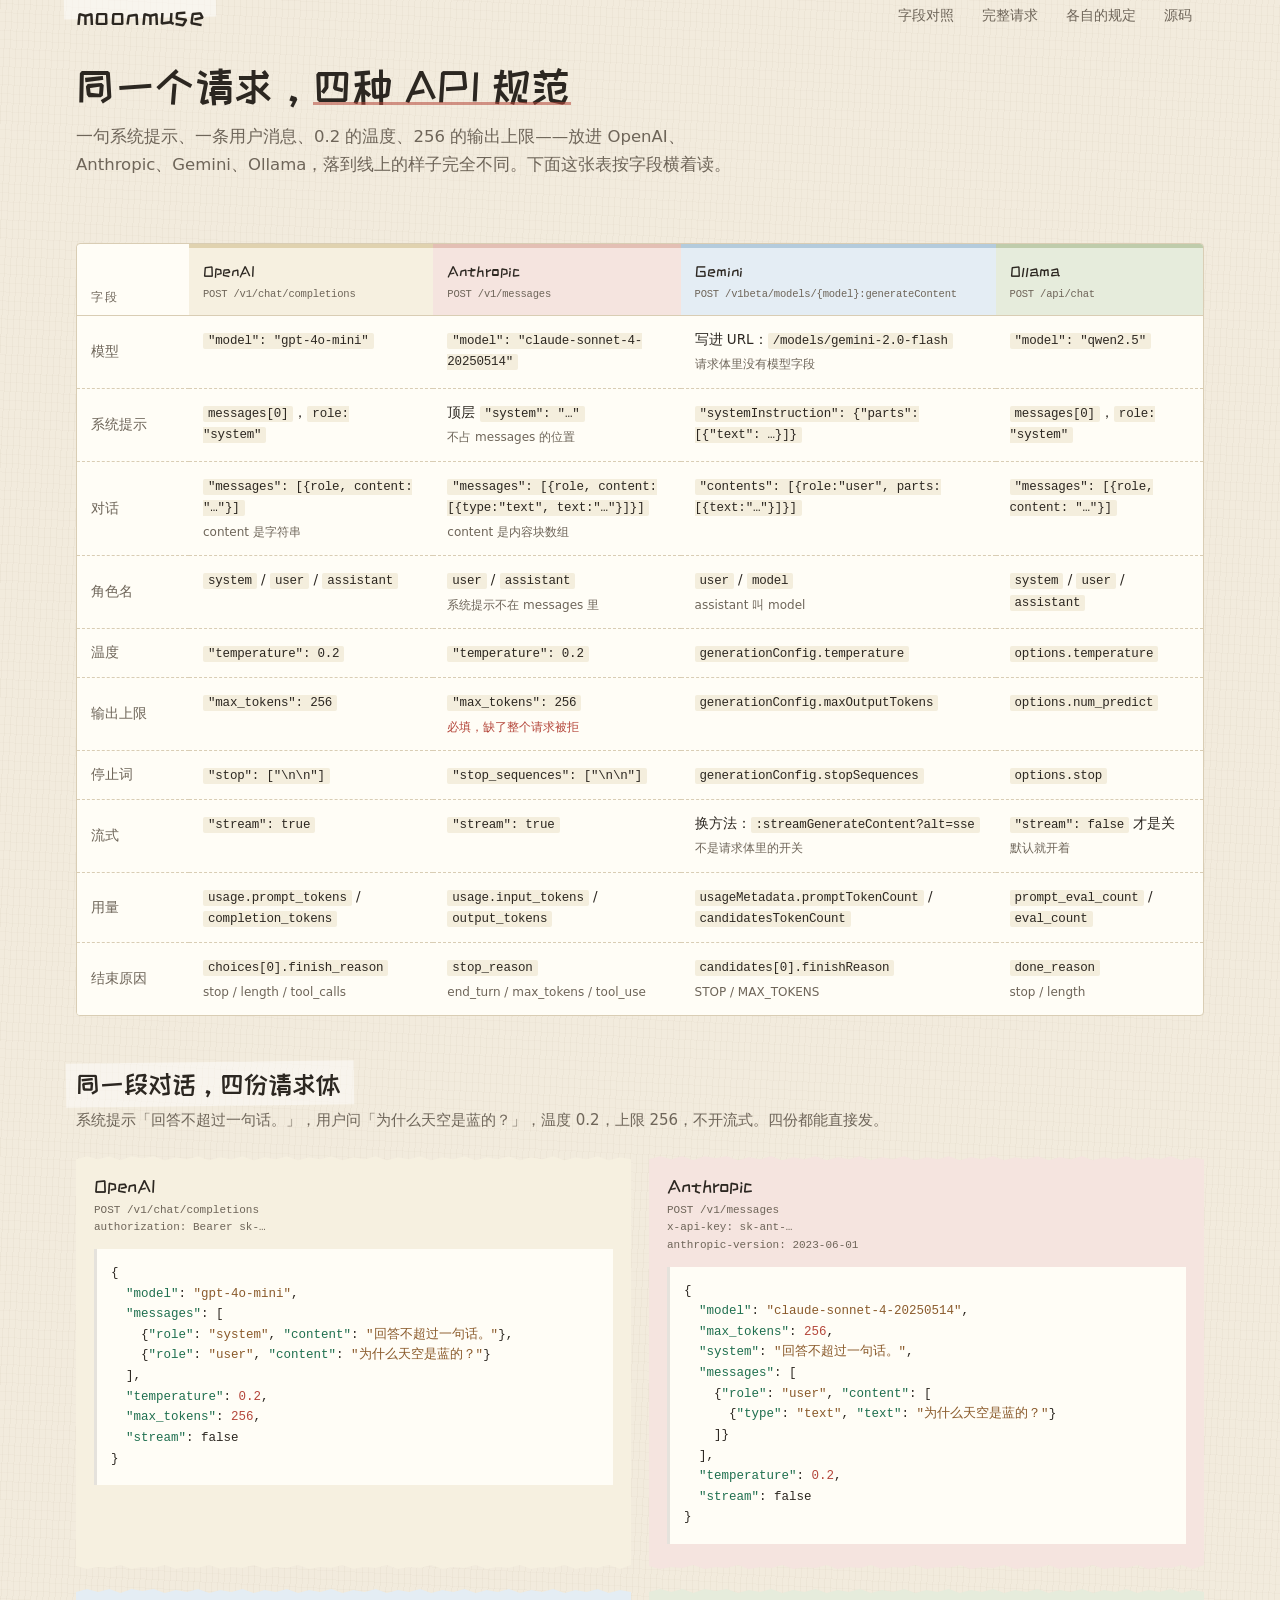
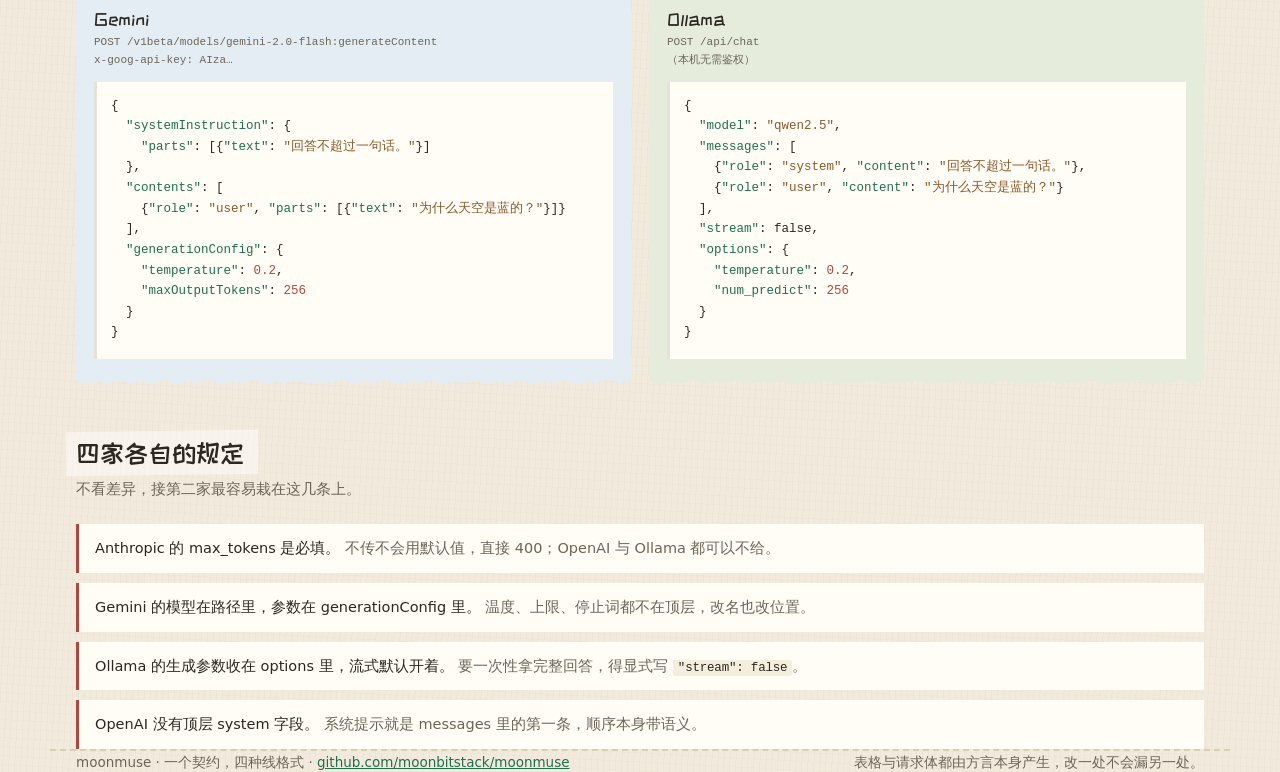
==== site/index.html @ b95e6933 "docs(site): compare the four formats field by field. A page whose subject is the difference, not the" ====
<!doctype html>
<html lang="zh-CN">
<head>
<meta charset="utf-8">
<meta name="viewport" content="width=device-width, initial-scale=1">
<title>moonmuse — 同一个请求，四种 API 规范</title>
<link rel="preconnect" href="https://fonts.googleapis.com">
<link rel="preconnect" href="https://fonts.gstatic.com" crossorigin>
<link href="https://fonts.googleapis.com/css2?family=ZCOOL+KuaiLe&display=swap" rel="stylesheet">
<style>
  :root{
    --desk:#F2EBDD;
    --paper:#FFFDF6;
    --ink:#2C2721;
    --muted:#6E6559;
    --line:#D9CDB4;
    --jade:#1F6F4F;
    --red:#B4463A;
    --ivory:#F6F0E0;
    --sky:#E4EDF4;
    --blossom:#F5E4DF;
    --sage:#E6ECDC;
    --sans:"ZCOOL KuaiLe","PingFang SC","Microsoft YaHei",system-ui,sans-serif;
    --text:"Segoe UI","PingFang SC","Microsoft YaHei",system-ui,sans-serif;
    --mono:ui-monospace,"Cascadia Code","SFMono-Regular",Menlo,monospace;
    --tear:polygon(
      0 4px,2% 1px,4% 4px,6% 1px,8% 5px,10% 1px,12% 3px,14% 1px,16% 5px,18% 2px,20% 4px,
      22% 1px,24% 5px,26% 2px,28% 4px,30% 1px,32% 5px,34% 2px,36% 4px,38% 1px,40% 5px,
      42% 2px,44% 4px,46% 1px,48% 5px,50% 2px,52% 4px,54% 1px,56% 5px,58% 2px,60% 4px,
      62% 1px,64% 5px,66% 2px,68% 4px,70% 1px,72% 5px,74% 2px,76% 4px,78% 1px,80% 5px,
      82% 2px,84% 4px,86% 1px,88% 5px,90% 2px,92% 4px,94% 1px,96% 5px,98% 2px,100% 4px,
      100% calc(100% - 5px),98% calc(100% - 1px),96% calc(100% - 5px),94% calc(100% - 2px),
      92% calc(100% - 3px),90% calc(100% - 1px),88% calc(100% - 5px),86% calc(100% - 2px),
      84% calc(100% - 3px),82% calc(100% - 1px),80% calc(100% - 5px),78% calc(100% - 2px),
      76% calc(100% - 3px),74% calc(100% - 1px),72% calc(100% - 5px),70% calc(100% - 2px),
      68% calc(100% - 3px),66% calc(100% - 1px),64% calc(100% - 5px),62% calc(100% - 2px),
      60% calc(100% - 3px),58% calc(100% - 1px),56% calc(100% - 5px),54% calc(100% - 2px),
      52% calc(100% - 3px),50% calc(100% - 1px),48% calc(100% - 5px),46% calc(100% - 2px),
      44% calc(100% - 3px),42% calc(100% - 1px),40% calc(100% - 5px),38% calc(100% - 2px),
      36% calc(100% - 3px),34% calc(100% - 1px),32% calc(100% - 5px),30% calc(100% - 2px),
      28% calc(100% - 3px),26% calc(100% - 1px),24% calc(100% - 5px),22% calc(100% - 2px),
      20% calc(100% - 3px),18% calc(100% - 1px),16% calc(100% - 5px),14% calc(100% - 2px),
      12% calc(100% - 3px),10% calc(100% - 1px),8% calc(100% - 5px),6% calc(100% - 2px),
      4% calc(100% - 3px),2% calc(100% - 1px),0 calc(100% - 4px));
  }
  *{box-sizing:border-box}
  html{scroll-behavior:smooth}
  body{
    margin:0;color:var(--ink);background:var(--desk);
    background-image:
      repeating-linear-gradient(93deg,rgba(120,95,60,.04) 0 1px,transparent 1px 6px),
      repeating-linear-gradient(3deg,rgba(120,95,60,.025) 0 1px,transparent 1px 9px);
    font:400 16px/1.7 var(--text);
    -webkit-font-smoothing:antialiased;
  }
  .wrap{max-width:1180px;margin:0 auto;padding:0 26px}
  a{color:var(--jade)}

  header{display:flex;align-items:center;gap:20px;padding:22px 0 6px;flex-wrap:wrap}
  .logo{position:relative;font:400 26px/1 var(--sans);letter-spacing:.4px}
  .logo .tape{position:absolute;left:-12px;top:-9px;width:calc(100% + 24px);height:24px;background:rgba(255,255,255,.5);transform:rotate(-1.2deg);z-index:-1}
  nav{margin-left:auto;display:flex;gap:4px;flex-wrap:wrap}
  nav a{font:400 14px/1 var(--text);color:var(--muted);text-decoration:none;padding:8px 12px;border-bottom:1.5px solid transparent}
  nav a:hover{color:var(--ink);border-color:var(--ink)}

  .hero{padding:30px 0 4px}
  h1{font:400 42px/1.2 var(--sans);margin:0 0 12px;letter-spacing:.5px}
  h1 span{position:relative;white-space:nowrap}
  h1 span::after{content:"";position:absolute;left:0;right:0;bottom:2px;height:3px;background:var(--red);opacity:.55}
  .lede{max-width:680px;margin:0;color:var(--muted);font-size:16.5px}

  .figure{margin:34px 0 0}
  .scrollhint{display:none;margin:0 0 8px;font-size:12.5px;color:var(--muted)}
  .scroller{overflow-x:auto;background:var(--paper);border:1px solid var(--line);border-radius:4px}
  table{border-collapse:collapse;width:100%;min-width:1000px;font-size:13.5px}
  thead th{
    position:sticky;top:0;z-index:2;text-align:left;vertical-align:bottom;
    padding:14px 14px 12px;font:400 15px/1.3 var(--sans);color:var(--ink);
    border-bottom:1.5px solid var(--line);background:var(--tint,var(--paper));
  }
  thead th .path{display:block;margin-top:5px;font:400 10.5px/1.5 var(--mono);color:var(--muted);letter-spacing:-.2px;word-break:break-all}
  thead th:first-child{width:112px;background:var(--paper)}
  thead th.corner{font:400 12px/1 var(--text);color:var(--muted);letter-spacing:2px;vertical-align:bottom}
  tbody th{
    text-align:left;font:400 14px/1.4 var(--text);color:var(--muted);
    padding:13px 14px;border-bottom:1px dashed var(--line);position:sticky;left:0;background:var(--paper);width:112px;
  }
  tbody td{padding:13px 14px;border-bottom:1px dashed var(--line);vertical-align:top;line-height:1.6}
  tbody tr:last-child th,tbody tr:last-child td{border-bottom:none}
  tbody tr:hover th,tbody tr:hover td{background:#FBF6E8}
  code{font:12.5px/1.5 var(--mono);color:var(--ink);background:#F4EEDD;padding:1px 5px;border-radius:2px;letter-spacing:-.2px}
  td .only{display:block;margin-top:5px;font-size:12px;color:var(--red)}
  td .note{display:block;margin-top:5px;font-size:12px;color:var(--muted)}

  section{padding:52px 0 0}
  h2{font:400 26px/1.3 var(--sans);margin:0 0 6px;display:inline-block;position:relative}
  h2 .tape{position:absolute;left:-10px;right:-14px;top:-6px;bottom:-4px;background:rgba(255,255,255,.45);transform:rotate(-.7deg);z-index:-1}
  .sub{color:var(--muted);font-size:15px;margin:0 0 22px}

  .bodies{display:grid;grid-template-columns:repeat(2,1fr);gap:18px}
  .paper{
    background:var(--tint);clip-path:var(--tear);padding:20px 18px 26px;
    filter:drop-shadow(0 1px 0 rgba(60,45,25,.14));
  }
  .paper h3{margin:0 0 3px;font:400 18px/1.3 var(--sans)}
  .paper .head{font:11px/1.6 var(--mono);color:var(--muted);margin:0 0 12px;word-break:break-all;white-space:pre-line}
  pre{margin:0;background:#FFFDF6;padding:14px 14px 16px;overflow-x:auto;font:12.5px/1.65 var(--mono);color:var(--ink);border-left:3px solid rgba(44,39,33,.12)}
  .k{color:var(--jade)}
  .s{color:#8A5A2B}
  .n{color:var(--red)}

  .quirks{list-style:none;padding:0;margin:0;display:grid;gap:10px}
  .quirks li{background:var(--paper);border-left:3px solid var(--red);padding:12px 16px;font-size:14.5px}
  .quirks b{font-weight:400;color:var(--ink)}
  .quirks span{color:var(--muted)}

  footer{margin-top:56px;padding:20px 0 46px;border-top:2px dashed var(--line);color:var(--muted);font-size:13.5px;display:flex;gap:18px;justify-content:space-between;flex-wrap:wrap}

  @media (max-width:1040px){.scrollhint{display:block}}
  @media (max-width:820px){
    .bodies{grid-template-columns:1fr}
    h1{font-size:32px}
    .hero{padding-top:22px}
  }
</style>
</head>
<body>

<header class="wrap">
  <div class="logo">moonmuse<span class="tape"></span></div>
  <nav>
    <a href="#table">字段对照</a>
    <a href="#bodies">完整请求</a>
    <a href="#quirks">各自的规定</a>
    <a href="https://github.com/moonbitstack/moonmuse">源码</a>
  </nav>
</header>

<main class="wrap">

  <div class="hero">
    <h1>同一个请求，<span>四种 API 规范</span></h1>
    <p class="lede">一句系统提示、一条用户消息、0.2 的温度、256 的输出上限——放进 OpenAI、Anthropic、Gemini、Ollama，落到线上的样子完全不同。下面这张表按字段横着读。</p>
  </div>

  <section id="table" class="figure" style="padding-top:26px">
    <p class="scrollhint">四列并排，窄屏请左右滑动 →</p>
    <div class="scroller">
      <table>
        <thead>
          <tr>
            <th scope="col" class="corner">字段</th>
            <th scope="col" style="--tint:var(--ivory);border-top:4px solid #E0D2AF">OpenAI<span class="path">POST /v1/chat/completions</span></th>
            <th scope="col" style="--tint:var(--blossom);border-top:4px solid #E3BFB4">Anthropic<span class="path">POST /v1/messages</span></th>
            <th scope="col" style="--tint:var(--sky);border-top:4px solid #B4CBDC">Gemini<span class="path">POST /v1beta/models/{model}:generateContent</span></th>
            <th scope="col" style="--tint:var(--sage);border-top:4px solid #BFCCAB">Ollama<span class="path">POST /api/chat</span></th>
          </tr>
        </thead>
        <tbody>
          <tr>
            <th scope="row">模型</th>
            <td><code>"model": "gpt-4o-mini"</code></td>
            <td><code>"model": "claude-sonnet-4-20250514"</code></td>
            <td>写进 URL：<code>/models/gemini-2.0-flash</code><span class="note">请求体里没有模型字段</span></td>
            <td><code>"model": "qwen2.5"</code></td>
          </tr>
          <tr>
            <th scope="row">系统提示</th>
            <td><code>messages[0]</code>，<code>role: "system"</code></td>
            <td>顶层 <code>"system": "…"</code><span class="note">不占 messages 的位置</span></td>
            <td><code>"systemInstruction": {"parts": [{"text": …}]}</code></td>
            <td><code>messages[0]</code>，<code>role: "system"</code></td>
          </tr>
          <tr>
            <th scope="row">对话</th>
            <td><code>"messages": [{role, content: "…"}]</code><span class="note">content 是字符串</span></td>
            <td><code>"messages": [{role, content: [{type:"text", text:"…"}]}]</code><span class="note">content 是内容块数组</span></td>
            <td><code>"contents": [{role:"user", parts:[{text:"…"}]}]</code></td>
            <td><code>"messages": [{role, content: "…"}]</code></td>
          </tr>
          <tr>
            <th scope="row">角色名</th>
            <td><code>system</code> / <code>user</code> / <code>assistant</code></td>
            <td><code>user</code> / <code>assistant</code><span class="note">系统提示不在 messages 里</span></td>
            <td><code>user</code> / <code>model</code><span class="note">assistant 叫 model</span></td>
            <td><code>system</code> / <code>user</code> / <code>assistant</code></td>
          </tr>
          <tr>
            <th scope="row">温度</th>
            <td><code>"temperature": 0.2</code></td>
            <td><code>"temperature": 0.2</code></td>
            <td><code>generationConfig.temperature</code></td>
            <td><code>options.temperature</code></td>
          </tr>
          <tr>
            <th scope="row">输出上限</th>
            <td><code>"max_tokens": 256</code></td>
            <td><code>"max_tokens": 256</code><span class="only">必填，缺了整个请求被拒</span></td>
            <td><code>generationConfig.maxOutputTokens</code></td>
            <td><code>options.num_predict</code></td>
          </tr>
          <tr>
            <th scope="row">停止词</th>
            <td><code>"stop": ["\n\n"]</code></td>
            <td><code>"stop_sequences": ["\n\n"]</code></td>
            <td><code>generationConfig.stopSequences</code></td>
            <td><code>options.stop</code></td>
          </tr>
          <tr>
            <th scope="row">流式</th>
            <td><code>"stream": true</code></td>
            <td><code>"stream": true</code></td>
            <td>换方法：<code>:streamGenerateContent?alt=sse</code><span class="note">不是请求体里的开关</span></td>
            <td><code>"stream": false</code> 才是关<span class="note">默认就开着</span></td>
          </tr>
          <tr>
            <th scope="row">用量</th>
            <td><code>usage.prompt_tokens</code> / <code>completion_tokens</code></td>
            <td><code>usage.input_tokens</code> / <code>output_tokens</code></td>
            <td><code>usageMetadata.promptTokenCount</code> / <code>candidatesTokenCount</code></td>
            <td><code>prompt_eval_count</code> / <code>eval_count</code></td>
          </tr>
          <tr>
            <th scope="row">结束原因</th>
            <td><code>choices[0].finish_reason</code><span class="note">stop / length / tool_calls</span></td>
            <td><code>stop_reason</code><span class="note">end_turn / max_tokens / tool_use</span></td>
            <td><code>candidates[0].finishReason</code><span class="note">STOP / MAX_TOKENS</span></td>
            <td><code>done_reason</code><span class="note">stop / length</span></td>
          </tr>
        </tbody>
      </table>
    </div>
  </section>

  <section id="bodies">
    <h2><span class="tape"></span>同一段对话，四份请求体</h2>
    <p class="sub">系统提示「回答不超过一句话。」，用户问「为什么天空是蓝的？」，温度 0.2，上限 256，不开流式。四份都能直接发。</p>
    <div class="bodies" id="bodies-grid"></div>
  </section>

  <section id="quirks">
    <h2><span class="tape"></span>四家各自的规定</h2>
    <p class="sub">不看差异，接第二家最容易栽在这几条上。</p>
    <ul class="quirks">
      <li><b>Anthropic 的 max_tokens 是必填。</b> <span>不传不会用默认值，直接 400；OpenAI 与 Ollama 都可以不给。</span></li>
      <li><b>Gemini 的模型在路径里，参数在 generationConfig 里。</b> <span>温度、上限、停止词都不在顶层，改名也改位置。</span></li>
      <li><b>Ollama 的生成参数收在 options 里，流式默认开着。</b> <span>要一次性拿完整回答，得显式写 <code>"stream": false</code>。</span></li>
      <li><b>OpenAI 没有顶层 system 字段。</b> <span>系统提示就是 messages 里的第一条，顺序本身带语义。</span></li>
    </ul>
  </section>

</main>

<footer class="wrap">
  <span>moonmuse · 一个契约，四种线格式 · <a href="https://github.com/moonbitstack/moonmuse">github.com/moonbitstack/moonmuse</a></span>
  <span>表格与请求体都由方言本身产生，改一处不会漏另一处。</span>
</footer>

<script>
const BODIES = [
  {
    name:"OpenAI", tint:"--ivory", head:"POST /v1/chat/completions\nauthorization: Bearer sk-…",
    json:`{
  "model": "gpt-4o-mini",
  "messages": [
    {"role": "system", "content": "回答不超过一句话。"},
    {"role": "user", "content": "为什么天空是蓝的？"}
  ],
  "temperature": 0.2,
  "max_tokens": 256,
  "stream": false
}`
  },
  {
    name:"Anthropic", tint:"--blossom", head:"POST /v1/messages\nx-api-key: sk-ant-…\nanthropic-version: 2023-06-01",
    json:`{
  "model": "claude-sonnet-4-20250514",
  "max_tokens": 256,
  "system": "回答不超过一句话。",
  "messages": [
    {"role": "user", "content": [
      {"type": "text", "text": "为什么天空是蓝的？"}
    ]}
  ],
  "temperature": 0.2,
  "stream": false
}`
  },
  {
    name:"Gemini", tint:"--sky", head:"POST /v1beta/models/gemini-2.0-flash:generateContent\nx-goog-api-key: AIza…",
    json:`{
  "systemInstruction": {
    "parts": [{"text": "回答不超过一句话。"}]
  },
  "contents": [
    {"role": "user", "parts": [{"text": "为什么天空是蓝的？"}]}
  ],
  "generationConfig": {
    "temperature": 0.2,
    "maxOutputTokens": 256
  }
}`
  },
  {
    name:"Ollama", tint:"--sage", head:"POST /api/chat\n（本机无需鉴权）",
    json:`{
  "model": "qwen2.5",
  "messages": [
    {"role": "system", "content": "回答不超过一句话。"},
    {"role": "user", "content": "为什么天空是蓝的？"}
  ],
  "stream": false,
  "options": {
    "temperature": 0.2,
    "num_predict": 256
  }
}`
  }
];

function esc(t){return t.replace(/&/g,"&amp;").replace(/</g,"&lt;").replace(/>/g,"&gt;");}

function paint(text){
  let out = "", i = 0;
  while(i < text.length){
    const c = text[i];
    if(c === '"'){
      let j = i + 1;
      while(j < text.length){
        if(text[j] === "\\"){ j += 2; continue; }
        if(text[j] === '"') break;
        j++;
      }
      const token = text.slice(i, j + 1);
      let k = j + 1;
      while(k < text.length && /\s/.test(text[k])) k++;
      out += '<span class="' + (text[k] === ":" ? "k" : "s") + '">' + esc(token) + "</span>";
      i = j + 1;
    } else if(/[0-9]/.test(c) || (c === "-" && /[0-9]/.test(text[i + 1] || ""))){
      let j = i + 1;
      while(j < text.length && /[0-9.eE+-]/.test(text[j])) j++;
      out += '<span class="n">' + text.slice(i, j) + "</span>";
      i = j;
    } else {
      out += esc(c);
      i++;
    }
  }
  return out;
}

const grid = document.getElementById("bodies-grid");
BODIES.forEach(body => {
  const card = document.createElement("article");
  card.className = "paper";
  card.style.setProperty("--tint", "var(" + body.tint + ")");

  const h = document.createElement("h3");
  h.textContent = body.name;
  const head = document.createElement("p");
  head.className = "head";
  head.textContent = body.head;

  const pre = document.createElement("pre");
  pre.innerHTML = paint(body.json);

  card.appendChild(h);
  card.appendChild(head);
  card.appendChild(pre);
  grid.appendChild(card);
});
</script>
</body>
</html>
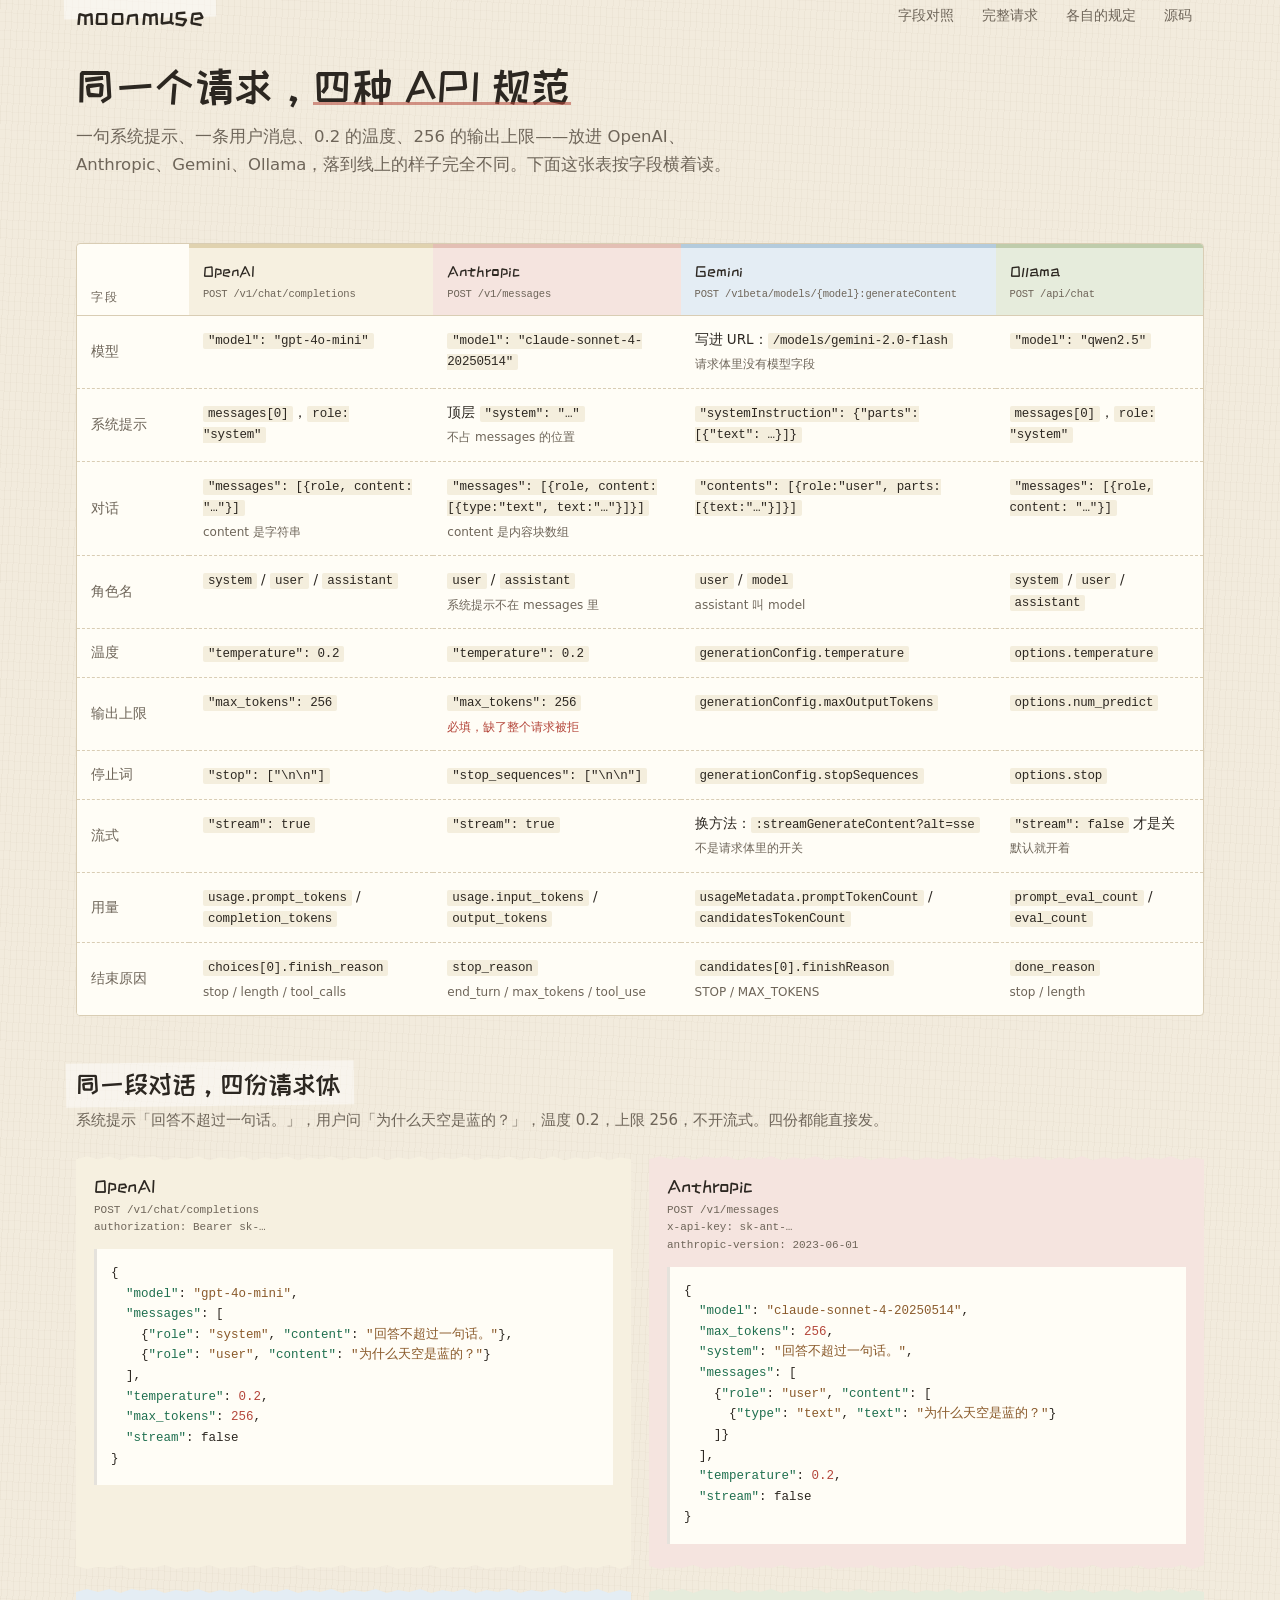
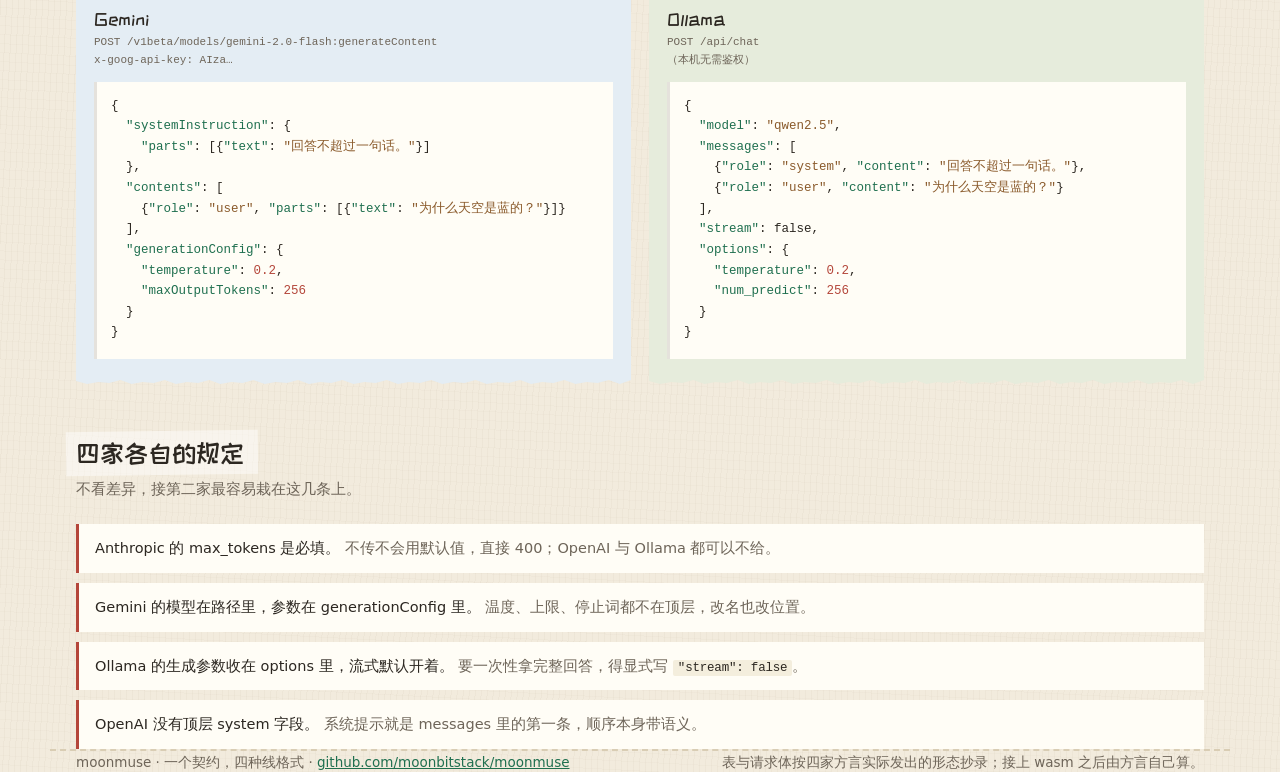
==== commit 541b9f76: "docs(site): publish with one script, and point the README at the page. Publishing writes an orphan c" ====
--- a/site/index.html
+++ b/site/index.html
@@ -253,7 +253,7 @@
 
 <footer class="wrap">
   <span>moonmuse · 一个契约，四种线格式 · <a href="https://github.com/moonbitstack/moonmuse">github.com/moonbitstack/moonmuse</a></span>
-  <span>表格与请求体都由方言本身产生，改一处不会漏另一处。</span>
+  <span>表与请求体按四家方言实际发出的形态抄录；接上 wasm 之后由方言自己算。</span>
 </footer>
 
 <script>
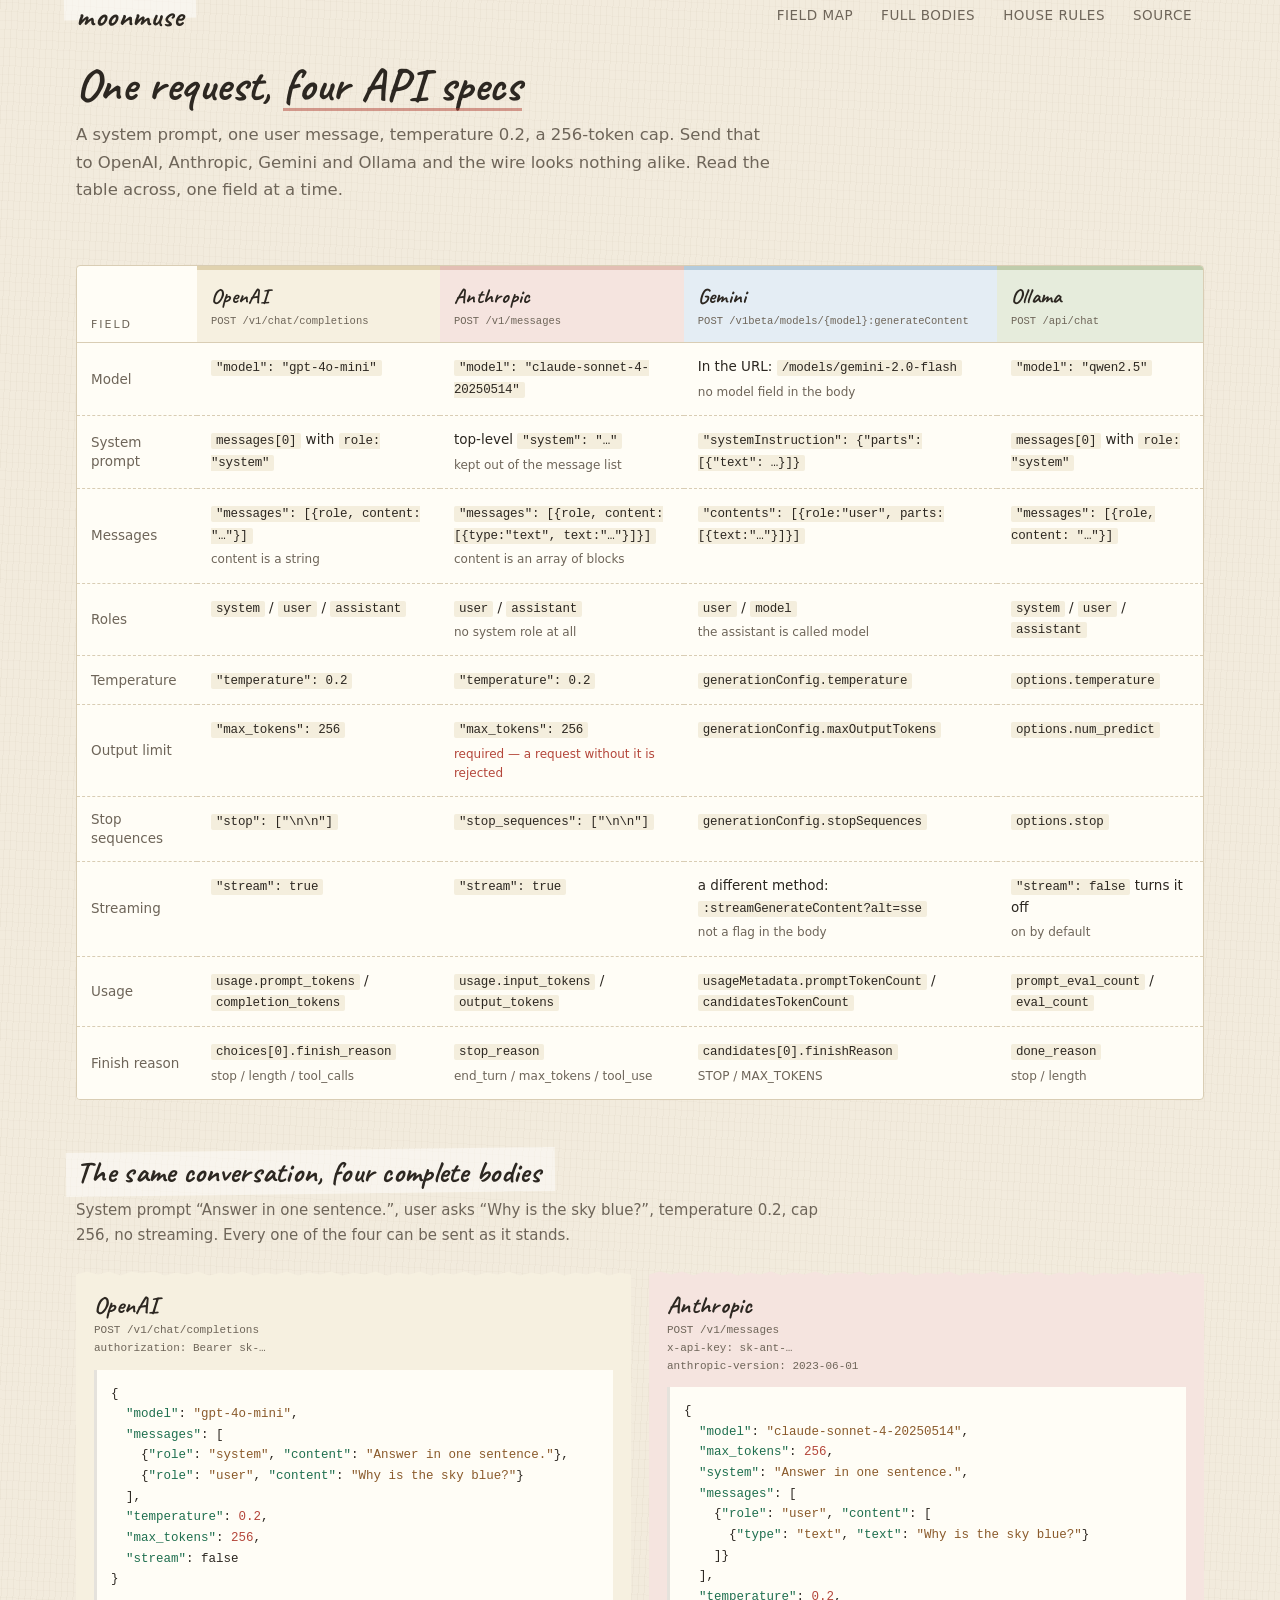
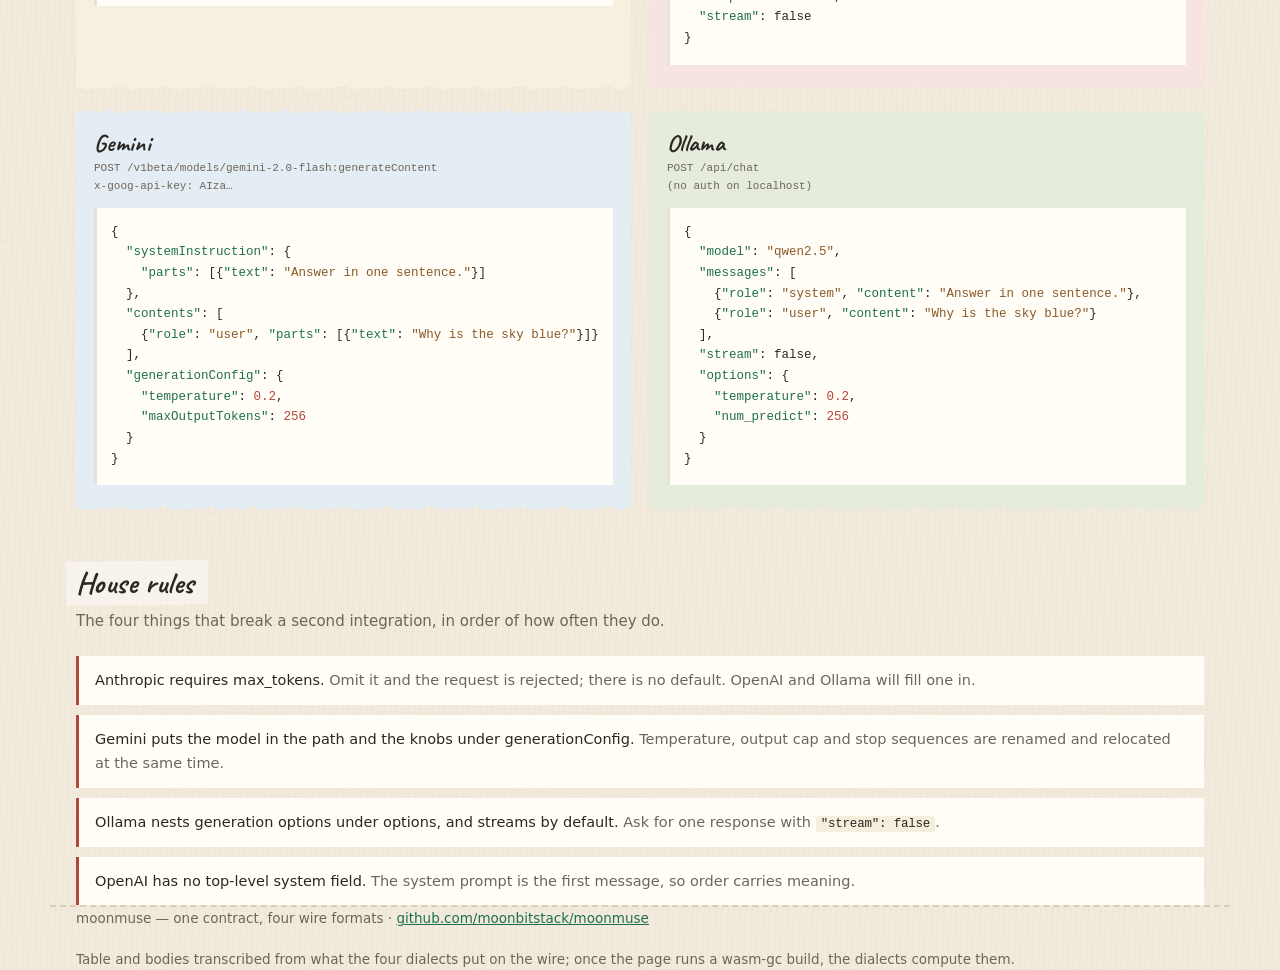
==== commit 3401fa2c: "docs(site): say it in US English. The page is product copy, so it is written in one language: the he" ====
--- a/site/index.html
+++ b/site/index.html
@@ -1,12 +1,13 @@
 <!doctype html>
-<html lang="zh-CN">
+<html lang="en">
 <head>
 <meta charset="utf-8">
 <meta name="viewport" content="width=device-width, initial-scale=1">
-<title>moonmuse — 同一个请求，四种 API 规范</title>
+<meta name="description" content="The same chat request written in the OpenAI, Anthropic, Gemini and Ollama API specifications, compared field by field.">
+<title>moonmuse — one request, four API specs</title>
 <link rel="preconnect" href="https://fonts.googleapis.com">
 <link rel="preconnect" href="https://fonts.gstatic.com" crossorigin>
-<link href="https://fonts.googleapis.com/css2?family=ZCOOL+KuaiLe&display=swap" rel="stylesheet">
+<link href="https://fonts.googleapis.com/css2?family=Caveat:wght@600;700&display=swap" rel="stylesheet">
 <style>
   :root{
     --desk:#F2EBDD;
@@ -20,8 +21,8 @@
     --sky:#E4EDF4;
     --blossom:#F5E4DF;
     --sage:#E6ECDC;
-    --sans:"ZCOOL KuaiLe","PingFang SC","Microsoft YaHei",system-ui,sans-serif;
-    --text:"Segoe UI","PingFang SC","Microsoft YaHei",system-ui,sans-serif;
+    --hand:"Caveat","Segoe Script","Bradley Hand",cursive;
+    --text:"Inter","Segoe UI","Helvetica Neue",system-ui,sans-serif;
     --mono:ui-monospace,"Cascadia Code","SFMono-Regular",Menlo,monospace;
     --tear:polygon(
       0 4px,2% 1px,4% 4px,6% 1px,8% 5px,10% 1px,12% 3px,14% 1px,16% 5px,18% 2px,20% 4px,
@@ -56,18 +57,18 @@
   .wrap{max-width:1180px;margin:0 auto;padding:0 26px}
   a{color:var(--jade)}
 
-  header{display:flex;align-items:center;gap:20px;padding:22px 0 6px;flex-wrap:wrap}
-  .logo{position:relative;font:400 26px/1 var(--sans);letter-spacing:.4px}
-  .logo .tape{position:absolute;left:-12px;top:-9px;width:calc(100% + 24px);height:24px;background:rgba(255,255,255,.5);transform:rotate(-1.2deg);z-index:-1}
+  header{display:flex;align-items:center;gap:22px;padding:24px 0 6px;flex-wrap:wrap}
+  .logo{position:relative;font:700 30px/1 var(--hand);letter-spacing:.6px}
+  .logo .tape{position:absolute;left:-12px;top:-8px;width:calc(100% + 24px);height:26px;background:rgba(255,255,255,.5);transform:rotate(-1.2deg);z-index:-1}
   nav{margin-left:auto;display:flex;gap:4px;flex-wrap:wrap}
-  nav a{font:400 14px/1 var(--text);color:var(--muted);text-decoration:none;padding:8px 12px;border-bottom:1.5px solid transparent}
+  nav a{font:500 13.5px/1 var(--text);letter-spacing:.04em;text-transform:uppercase;color:var(--muted);text-decoration:none;padding:9px 12px;border-bottom:1.5px solid transparent}
   nav a:hover{color:var(--ink);border-color:var(--ink)}
 
-  .hero{padding:30px 0 4px}
-  h1{font:400 42px/1.2 var(--sans);margin:0 0 12px;letter-spacing:.5px}
+  .hero{padding:26px 0 4px}
+  h1{font:700 46px/1.15 var(--hand);margin:0 0 10px;letter-spacing:.4px}
   h1 span{position:relative;white-space:nowrap}
-  h1 span::after{content:"";position:absolute;left:0;right:0;bottom:2px;height:3px;background:var(--red);opacity:.55}
-  .lede{max-width:680px;margin:0;color:var(--muted);font-size:16.5px}
+  h1 span::after{content:"";position:absolute;left:0;right:0;bottom:3px;height:3px;background:var(--red);opacity:.5}
+  .lede{max-width:700px;margin:0;color:var(--muted);font-size:16.5px;line-height:1.65}
 
   .figure{margin:34px 0 0}
   .scrollhint{display:none;margin:0 0 8px;font-size:12.5px;color:var(--muted)}
@@ -75,15 +76,15 @@
   table{border-collapse:collapse;width:100%;min-width:1000px;font-size:13.5px}
   thead th{
     position:sticky;top:0;z-index:2;text-align:left;vertical-align:bottom;
-    padding:14px 14px 12px;font:400 15px/1.3 var(--sans);color:var(--ink);
+    padding:14px 14px 12px;font:700 21px/1.2 var(--hand);letter-spacing:.3px;color:var(--ink);
     border-bottom:1.5px solid var(--line);background:var(--tint,var(--paper));
   }
-  thead th .path{display:block;margin-top:5px;font:400 10.5px/1.5 var(--mono);color:var(--muted);letter-spacing:-.2px;word-break:break-all}
-  thead th:first-child{width:112px;background:var(--paper)}
-  thead th.corner{font:400 12px/1 var(--text);color:var(--muted);letter-spacing:2px;vertical-align:bottom}
+  thead th .path{display:block;margin-top:5px;font:400 10.5px/1.5 var(--mono);color:var(--muted);letter-spacing:0;word-break:break-all}
+  thead th:first-child{width:120px;background:var(--paper)}
+  thead th.corner{font:500 11px/1 var(--text);letter-spacing:.18em;text-transform:uppercase;color:var(--muted);vertical-align:bottom}
   tbody th{
-    text-align:left;font:400 14px/1.4 var(--text);color:var(--muted);
-    padding:13px 14px;border-bottom:1px dashed var(--line);position:sticky;left:0;background:var(--paper);width:112px;
+    text-align:left;font:500 13.5px/1.4 var(--text);color:var(--muted);
+    padding:13px 14px;border-bottom:1px dashed var(--line);position:sticky;left:0;background:var(--paper);width:120px;
   }
   tbody td{padding:13px 14px;border-bottom:1px dashed var(--line);vertical-align:top;line-height:1.6}
   tbody tr:last-child th,tbody tr:last-child td{border-bottom:none}
@@ -92,17 +93,17 @@
   td .only{display:block;margin-top:5px;font-size:12px;color:var(--red)}
   td .note{display:block;margin-top:5px;font-size:12px;color:var(--muted)}
 
-  section{padding:52px 0 0}
-  h2{font:400 26px/1.3 var(--sans);margin:0 0 6px;display:inline-block;position:relative}
-  h2 .tape{position:absolute;left:-10px;right:-14px;top:-6px;bottom:-4px;background:rgba(255,255,255,.45);transform:rotate(-.7deg);z-index:-1}
-  .sub{color:var(--muted);font-size:15px;margin:0 0 22px}
+  section{padding:54px 0 0}
+  h2{font:700 30px/1.25 var(--hand);margin:0 0 6px;display:inline-block;position:relative;letter-spacing:.3px}
+  h2 .tape{position:absolute;left:-10px;right:-14px;top:-4px;bottom:-2px;background:rgba(255,255,255,.45);transform:rotate(-.7deg);z-index:-1}
+  .sub{color:var(--muted);font-size:15px;margin:0 0 22px;max-width:760px}
 
   .bodies{display:grid;grid-template-columns:repeat(2,1fr);gap:18px}
   .paper{
     background:var(--tint);clip-path:var(--tear);padding:20px 18px 26px;
     filter:drop-shadow(0 1px 0 rgba(60,45,25,.14));
   }
-  .paper h3{margin:0 0 3px;font:400 18px/1.3 var(--sans)}
+  .paper h3{margin:0 0 3px;font:700 24px/1.2 var(--hand);letter-spacing:.3px}
   .paper .head{font:11px/1.6 var(--mono);color:var(--muted);margin:0 0 12px;word-break:break-all;white-space:pre-line}
   pre{margin:0;background:#FFFDF6;padding:14px 14px 16px;overflow-x:auto;font:12.5px/1.65 var(--mono);color:var(--ink);border-left:3px solid rgba(44,39,33,.12)}
   .k{color:var(--jade)}
@@ -111,7 +112,7 @@
 
   .quirks{list-style:none;padding:0;margin:0;display:grid;gap:10px}
   .quirks li{background:var(--paper);border-left:3px solid var(--red);padding:12px 16px;font-size:14.5px}
-  .quirks b{font-weight:400;color:var(--ink)}
+  .quirks b{font-weight:500;color:var(--ink)}
   .quirks span{color:var(--muted)}
 
   footer{margin-top:56px;padding:20px 0 46px;border-top:2px dashed var(--line);color:var(--muted);font-size:13.5px;display:flex;gap:18px;justify-content:space-between;flex-wrap:wrap}
@@ -119,8 +120,8 @@
   @media (max-width:1040px){.scrollhint{display:block}}
   @media (max-width:820px){
     .bodies{grid-template-columns:1fr}
-    h1{font-size:32px}
-    .hero{padding-top:22px}
+    h1{font-size:36px}
+    .hero{padding-top:18px}
   }
 </style>
 </head>
@@ -129,27 +130,27 @@
 <header class="wrap">
   <div class="logo">moonmuse<span class="tape"></span></div>
   <nav>
-    <a href="#table">字段对照</a>
-    <a href="#bodies">完整请求</a>
-    <a href="#quirks">各自的规定</a>
-    <a href="https://github.com/moonbitstack/moonmuse">源码</a>
+    <a href="#table">Field map</a>
+    <a href="#bodies">Full bodies</a>
+    <a href="#quirks">House rules</a>
+    <a href="https://github.com/moonbitstack/moonmuse">Source</a>
   </nav>
 </header>
 
 <main class="wrap">
 
   <div class="hero">
-    <h1>同一个请求，<span>四种 API 规范</span></h1>
-    <p class="lede">一句系统提示、一条用户消息、0.2 的温度、256 的输出上限——放进 OpenAI、Anthropic、Gemini、Ollama，落到线上的样子完全不同。下面这张表按字段横着读。</p>
+    <h1>One request, <span>four API specs</span></h1>
+    <p class="lede">A system prompt, one user message, temperature 0.2, a 256-token cap. Send that to OpenAI, Anthropic, Gemini and Ollama and the wire looks nothing alike. Read the table across, one field at a time.</p>
   </div>
 
-  <section id="table" class="figure" style="padding-top:26px">
-    <p class="scrollhint">四列并排，窄屏请左右滑动 →</p>
+  <section id="table" class="figure" style="padding-top:24px">
+    <p class="scrollhint">Four columns wide — scroll sideways on a narrow screen →</p>
     <div class="scroller">
       <table>
         <thead>
           <tr>
-            <th scope="col" class="corner">字段</th>
+            <th scope="col" class="corner">Field</th>
             <th scope="col" style="--tint:var(--ivory);border-top:4px solid #E0D2AF">OpenAI<span class="path">POST /v1/chat/completions</span></th>
             <th scope="col" style="--tint:var(--blossom);border-top:4px solid #E3BFB4">Anthropic<span class="path">POST /v1/messages</span></th>
             <th scope="col" style="--tint:var(--sky);border-top:4px solid #B4CBDC">Gemini<span class="path">POST /v1beta/models/{model}:generateContent</span></th>
@@ -158,70 +159,70 @@
         </thead>
         <tbody>
           <tr>
-            <th scope="row">模型</th>
+            <th scope="row">Model</th>
             <td><code>"model": "gpt-4o-mini"</code></td>
             <td><code>"model": "claude-sonnet-4-20250514"</code></td>
-            <td>写进 URL：<code>/models/gemini-2.0-flash</code><span class="note">请求体里没有模型字段</span></td>
+            <td>In the URL: <code>/models/gemini-2.0-flash</code><span class="note">no model field in the body</span></td>
             <td><code>"model": "qwen2.5"</code></td>
           </tr>
           <tr>
-            <th scope="row">系统提示</th>
-            <td><code>messages[0]</code>，<code>role: "system"</code></td>
-            <td>顶层 <code>"system": "…"</code><span class="note">不占 messages 的位置</span></td>
+            <th scope="row">System prompt</th>
+            <td><code>messages[0]</code> with <code>role: "system"</code></td>
+            <td>top-level <code>"system": "…"</code><span class="note">kept out of the message list</span></td>
             <td><code>"systemInstruction": {"parts": [{"text": …}]}</code></td>
-            <td><code>messages[0]</code>，<code>role: "system"</code></td>
-          </tr>
-          <tr>
-            <th scope="row">对话</th>
-            <td><code>"messages": [{role, content: "…"}]</code><span class="note">content 是字符串</span></td>
-            <td><code>"messages": [{role, content: [{type:"text", text:"…"}]}]</code><span class="note">content 是内容块数组</span></td>
+            <td><code>messages[0]</code> with <code>role: "system"</code></td>
+          </tr>
+          <tr>
+            <th scope="row">Messages</th>
+            <td><code>"messages": [{role, content: "…"}]</code><span class="note">content is a string</span></td>
+            <td><code>"messages": [{role, content: [{type:"text", text:"…"}]}]</code><span class="note">content is an array of blocks</span></td>
             <td><code>"contents": [{role:"user", parts:[{text:"…"}]}]</code></td>
             <td><code>"messages": [{role, content: "…"}]</code></td>
           </tr>
           <tr>
-            <th scope="row">角色名</th>
+            <th scope="row">Roles</th>
             <td><code>system</code> / <code>user</code> / <code>assistant</code></td>
-            <td><code>user</code> / <code>assistant</code><span class="note">系统提示不在 messages 里</span></td>
-            <td><code>user</code> / <code>model</code><span class="note">assistant 叫 model</span></td>
+            <td><code>user</code> / <code>assistant</code><span class="note">no system role at all</span></td>
+            <td><code>user</code> / <code>model</code><span class="note">the assistant is called model</span></td>
             <td><code>system</code> / <code>user</code> / <code>assistant</code></td>
           </tr>
           <tr>
-            <th scope="row">温度</th>
+            <th scope="row">Temperature</th>
             <td><code>"temperature": 0.2</code></td>
             <td><code>"temperature": 0.2</code></td>
             <td><code>generationConfig.temperature</code></td>
             <td><code>options.temperature</code></td>
           </tr>
           <tr>
-            <th scope="row">输出上限</th>
+            <th scope="row">Output limit</th>
             <td><code>"max_tokens": 256</code></td>
-            <td><code>"max_tokens": 256</code><span class="only">必填，缺了整个请求被拒</span></td>
+            <td><code>"max_tokens": 256</code><span class="only">required — a request without it is rejected</span></td>
             <td><code>generationConfig.maxOutputTokens</code></td>
             <td><code>options.num_predict</code></td>
           </tr>
           <tr>
-            <th scope="row">停止词</th>
+            <th scope="row">Stop sequences</th>
             <td><code>"stop": ["\n\n"]</code></td>
             <td><code>"stop_sequences": ["\n\n"]</code></td>
             <td><code>generationConfig.stopSequences</code></td>
             <td><code>options.stop</code></td>
           </tr>
           <tr>
-            <th scope="row">流式</th>
+            <th scope="row">Streaming</th>
             <td><code>"stream": true</code></td>
             <td><code>"stream": true</code></td>
-            <td>换方法：<code>:streamGenerateContent?alt=sse</code><span class="note">不是请求体里的开关</span></td>
-            <td><code>"stream": false</code> 才是关<span class="note">默认就开着</span></td>
-          </tr>
-          <tr>
-            <th scope="row">用量</th>
+            <td>a different method: <code>:streamGenerateContent?alt=sse</code><span class="note">not a flag in the body</span></td>
+            <td><code>"stream": false</code> turns it off<span class="note">on by default</span></td>
+          </tr>
+          <tr>
+            <th scope="row">Usage</th>
             <td><code>usage.prompt_tokens</code> / <code>completion_tokens</code></td>
             <td><code>usage.input_tokens</code> / <code>output_tokens</code></td>
             <td><code>usageMetadata.promptTokenCount</code> / <code>candidatesTokenCount</code></td>
             <td><code>prompt_eval_count</code> / <code>eval_count</code></td>
           </tr>
           <tr>
-            <th scope="row">结束原因</th>
+            <th scope="row">Finish reason</th>
             <td><code>choices[0].finish_reason</code><span class="note">stop / length / tool_calls</span></td>
             <td><code>stop_reason</code><span class="note">end_turn / max_tokens / tool_use</span></td>
             <td><code>candidates[0].finishReason</code><span class="note">STOP / MAX_TOKENS</span></td>
@@ -233,27 +234,27 @@
   </section>
 
   <section id="bodies">
-    <h2><span class="tape"></span>同一段对话，四份请求体</h2>
-    <p class="sub">系统提示「回答不超过一句话。」，用户问「为什么天空是蓝的？」，温度 0.2，上限 256，不开流式。四份都能直接发。</p>
+    <h2><span class="tape"></span>The same conversation, four complete bodies</h2>
+    <p class="sub">System prompt “Answer in one sentence.”, user asks “Why is the sky blue?”, temperature 0.2, cap 256, no streaming. Every one of the four can be sent as it stands.</p>
     <div class="bodies" id="bodies-grid"></div>
   </section>
 
   <section id="quirks">
-    <h2><span class="tape"></span>四家各自的规定</h2>
-    <p class="sub">不看差异，接第二家最容易栽在这几条上。</p>
+    <h2><span class="tape"></span>House rules</h2>
+    <p class="sub">The four things that break a second integration, in order of how often they do.</p>
     <ul class="quirks">
-      <li><b>Anthropic 的 max_tokens 是必填。</b> <span>不传不会用默认值，直接 400；OpenAI 与 Ollama 都可以不给。</span></li>
-      <li><b>Gemini 的模型在路径里，参数在 generationConfig 里。</b> <span>温度、上限、停止词都不在顶层，改名也改位置。</span></li>
-      <li><b>Ollama 的生成参数收在 options 里，流式默认开着。</b> <span>要一次性拿完整回答，得显式写 <code>"stream": false</code>。</span></li>
-      <li><b>OpenAI 没有顶层 system 字段。</b> <span>系统提示就是 messages 里的第一条，顺序本身带语义。</span></li>
+      <li><b>Anthropic requires max_tokens.</b> <span>Omit it and the request is rejected; there is no default. OpenAI and Ollama will fill one in.</span></li>
+      <li><b>Gemini puts the model in the path and the knobs under generationConfig.</b> <span>Temperature, output cap and stop sequences are renamed and relocated at the same time.</span></li>
+      <li><b>Ollama nests generation options under options, and streams by default.</b> <span>Ask for one response with <code>"stream": false</code>.</span></li>
+      <li><b>OpenAI has no top-level system field.</b> <span>The system prompt is the first message, so order carries meaning.</span></li>
     </ul>
   </section>
 
 </main>
 
 <footer class="wrap">
-  <span>moonmuse · 一个契约，四种线格式 · <a href="https://github.com/moonbitstack/moonmuse">github.com/moonbitstack/moonmuse</a></span>
-  <span>表与请求体按四家方言实际发出的形态抄录；接上 wasm 之后由方言自己算。</span>
+  <span>moonmuse — one contract, four wire formats · <a href="https://github.com/moonbitstack/moonmuse">github.com/moonbitstack/moonmuse</a></span>
+  <span>Table and bodies transcribed from what the four dialects put on the wire; once the page runs a wasm-gc build, the dialects compute them.</span>
 </footer>
 
 <script>
@@ -263,8 +264,8 @@
     json:`{
   "model": "gpt-4o-mini",
   "messages": [
-    {"role": "system", "content": "回答不超过一句话。"},
-    {"role": "user", "content": "为什么天空是蓝的？"}
+    {"role": "system", "content": "Answer in one sentence."},
+    {"role": "user", "content": "Why is the sky blue?"}
   ],
   "temperature": 0.2,
   "max_tokens": 256,
@@ -276,10 +277,10 @@
     json:`{
   "model": "claude-sonnet-4-20250514",
   "max_tokens": 256,
-  "system": "回答不超过一句话。",
+  "system": "Answer in one sentence.",
   "messages": [
     {"role": "user", "content": [
-      {"type": "text", "text": "为什么天空是蓝的？"}
+      {"type": "text", "text": "Why is the sky blue?"}
     ]}
   ],
   "temperature": 0.2,
@@ -290,10 +291,10 @@
     name:"Gemini", tint:"--sky", head:"POST /v1beta/models/gemini-2.0-flash:generateContent\nx-goog-api-key: AIza…",
     json:`{
   "systemInstruction": {
-    "parts": [{"text": "回答不超过一句话。"}]
+    "parts": [{"text": "Answer in one sentence."}]
   },
   "contents": [
-    {"role": "user", "parts": [{"text": "为什么天空是蓝的？"}]}
+    {"role": "user", "parts": [{"text": "Why is the sky blue?"}]}
   ],
   "generationConfig": {
     "temperature": 0.2,
@@ -302,12 +303,12 @@
 }`
   },
   {
-    name:"Ollama", tint:"--sage", head:"POST /api/chat\n（本机无需鉴权）",
+    name:"Ollama", tint:"--sage", head:"POST /api/chat\n(no auth on localhost)",
     json:`{
   "model": "qwen2.5",
   "messages": [
-    {"role": "system", "content": "回答不超过一句话。"},
-    {"role": "user", "content": "为什么天空是蓝的？"}
+    {"role": "system", "content": "Answer in one sentence."},
+    {"role": "user", "content": "Why is the sky blue?"}
   ],
   "stream": false,
   "options": {
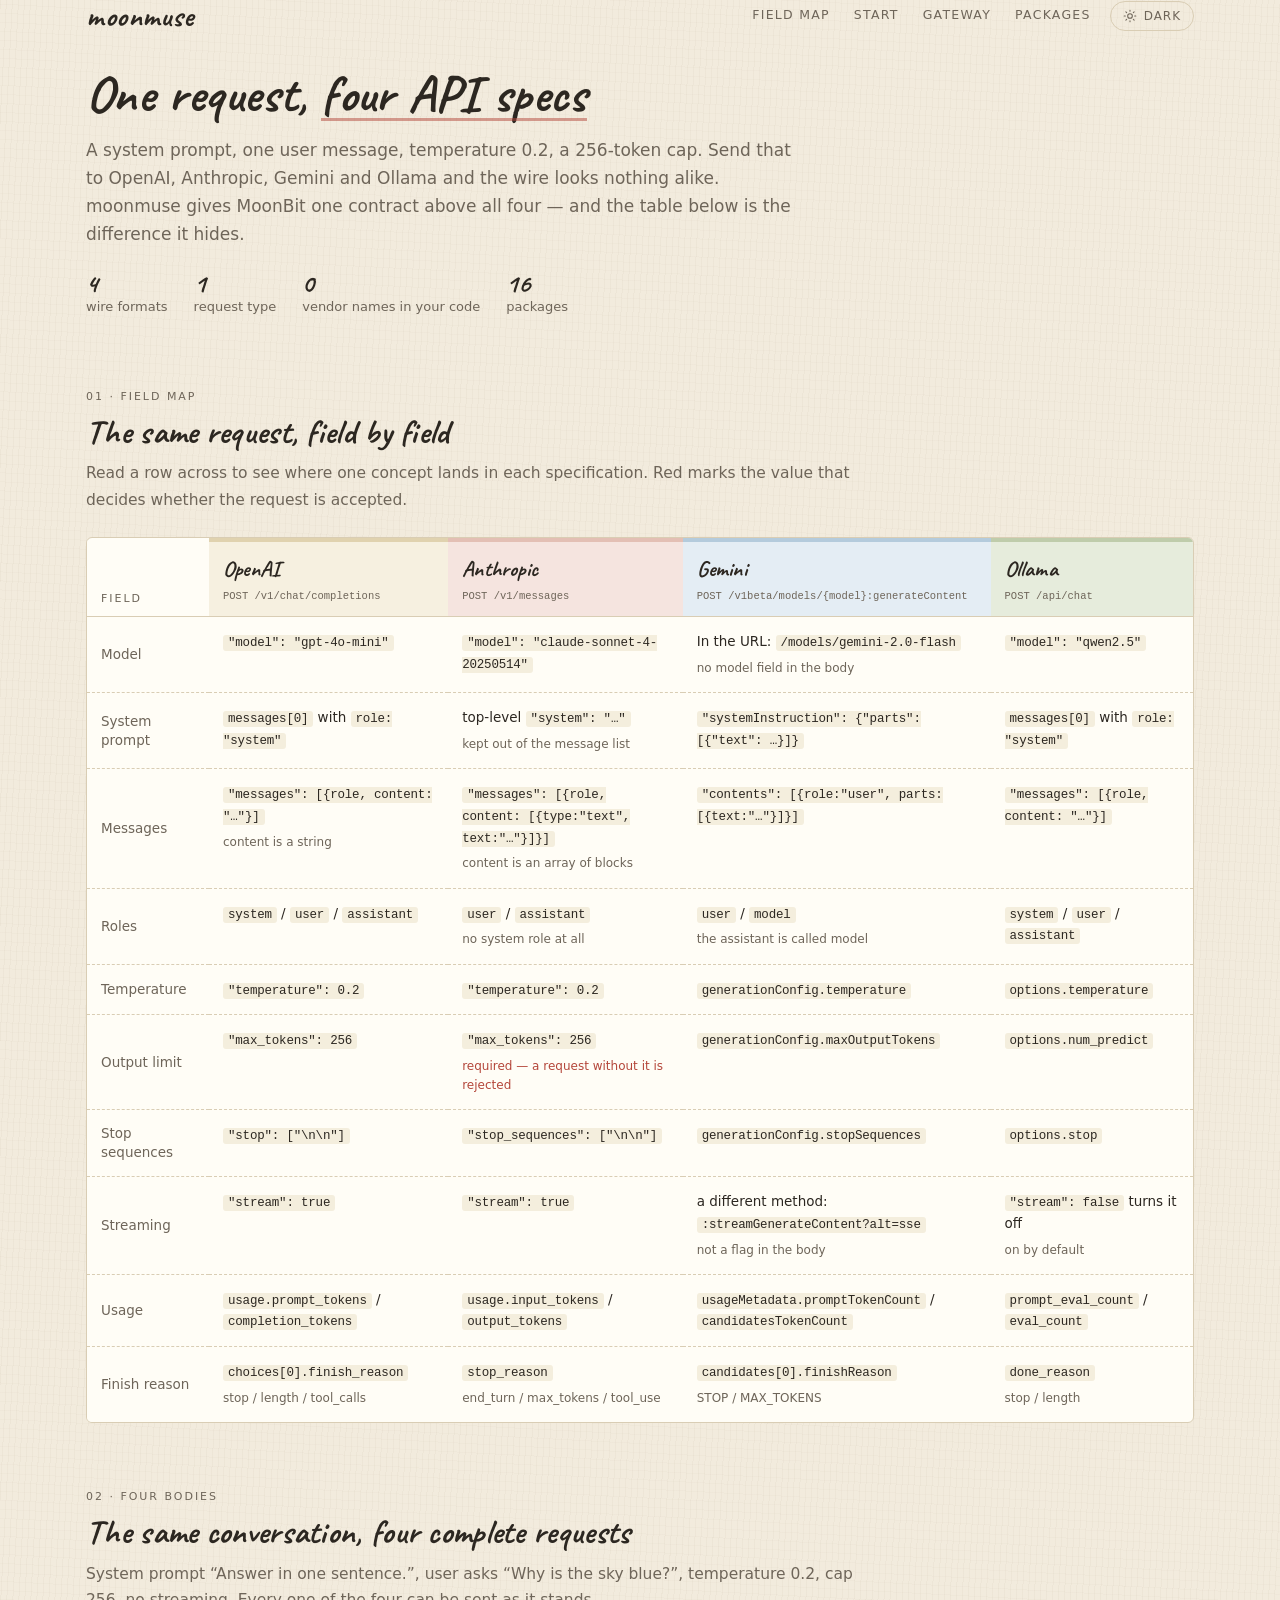
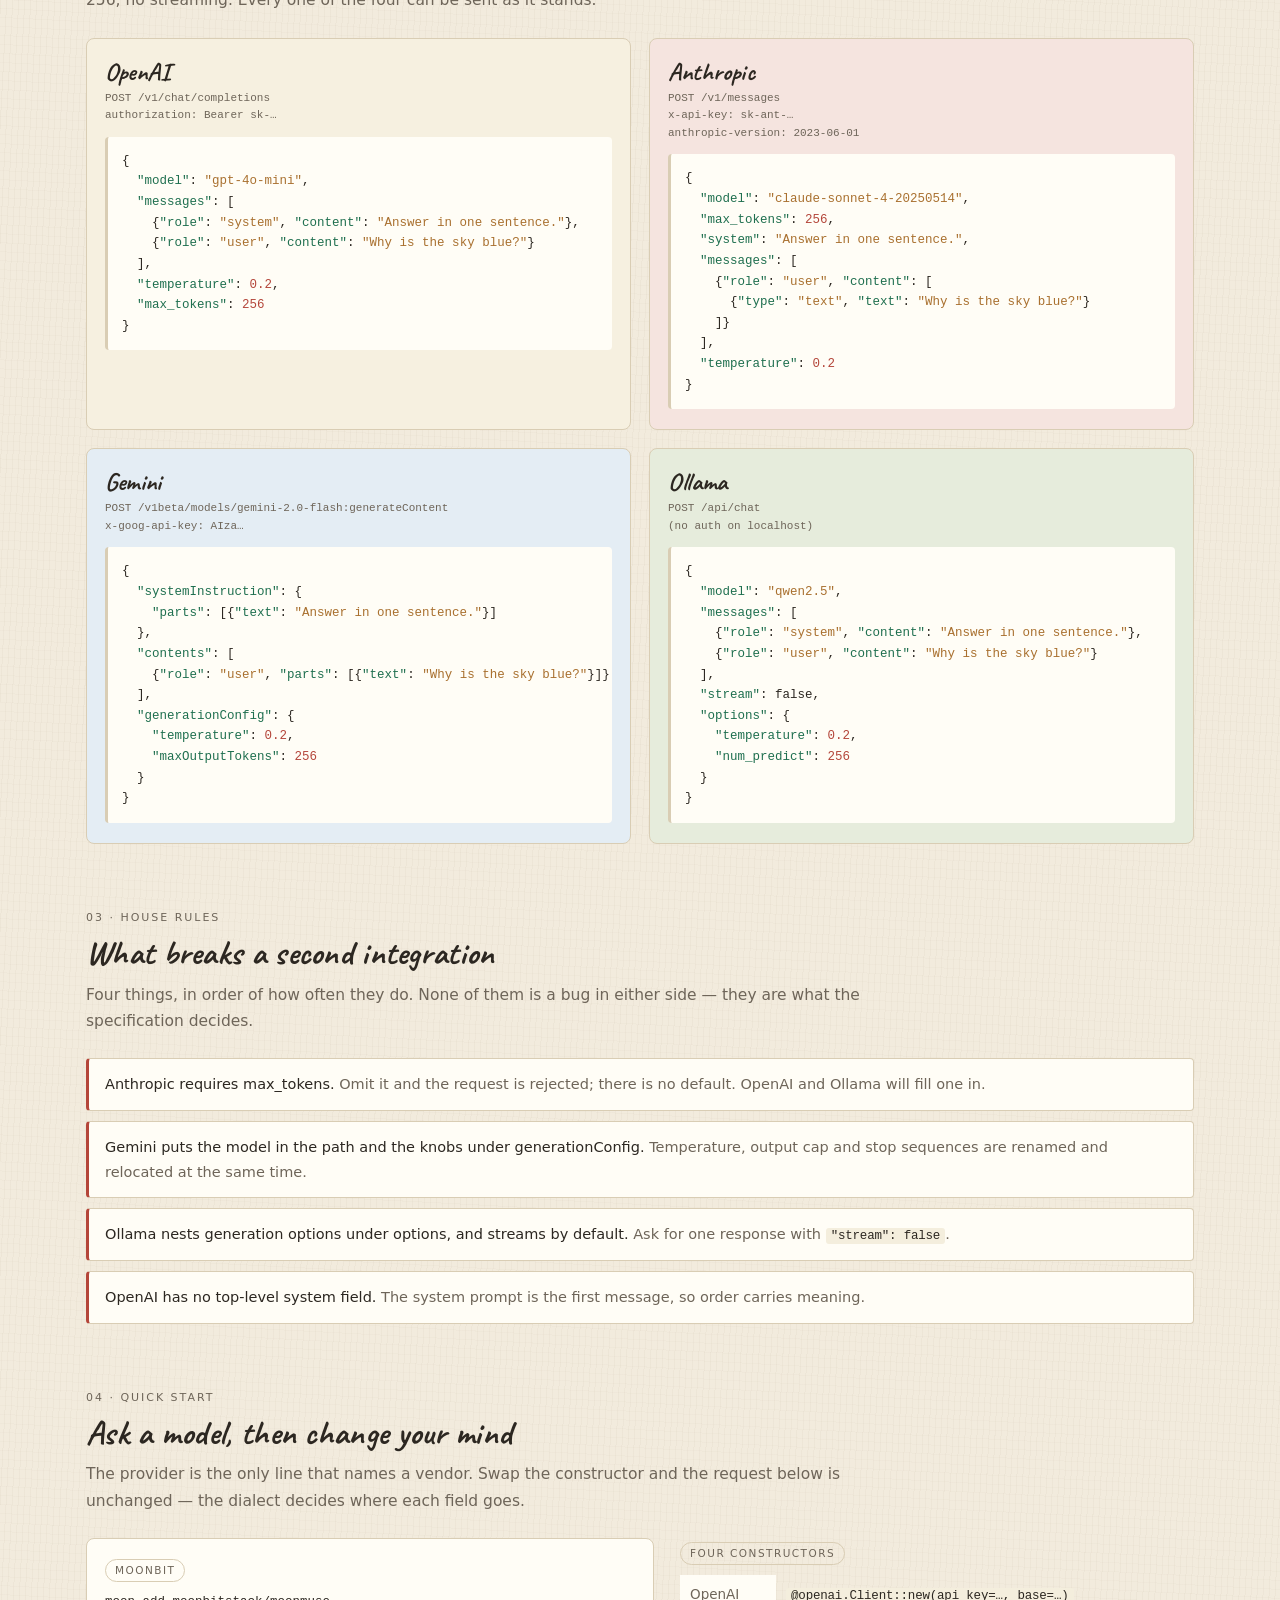
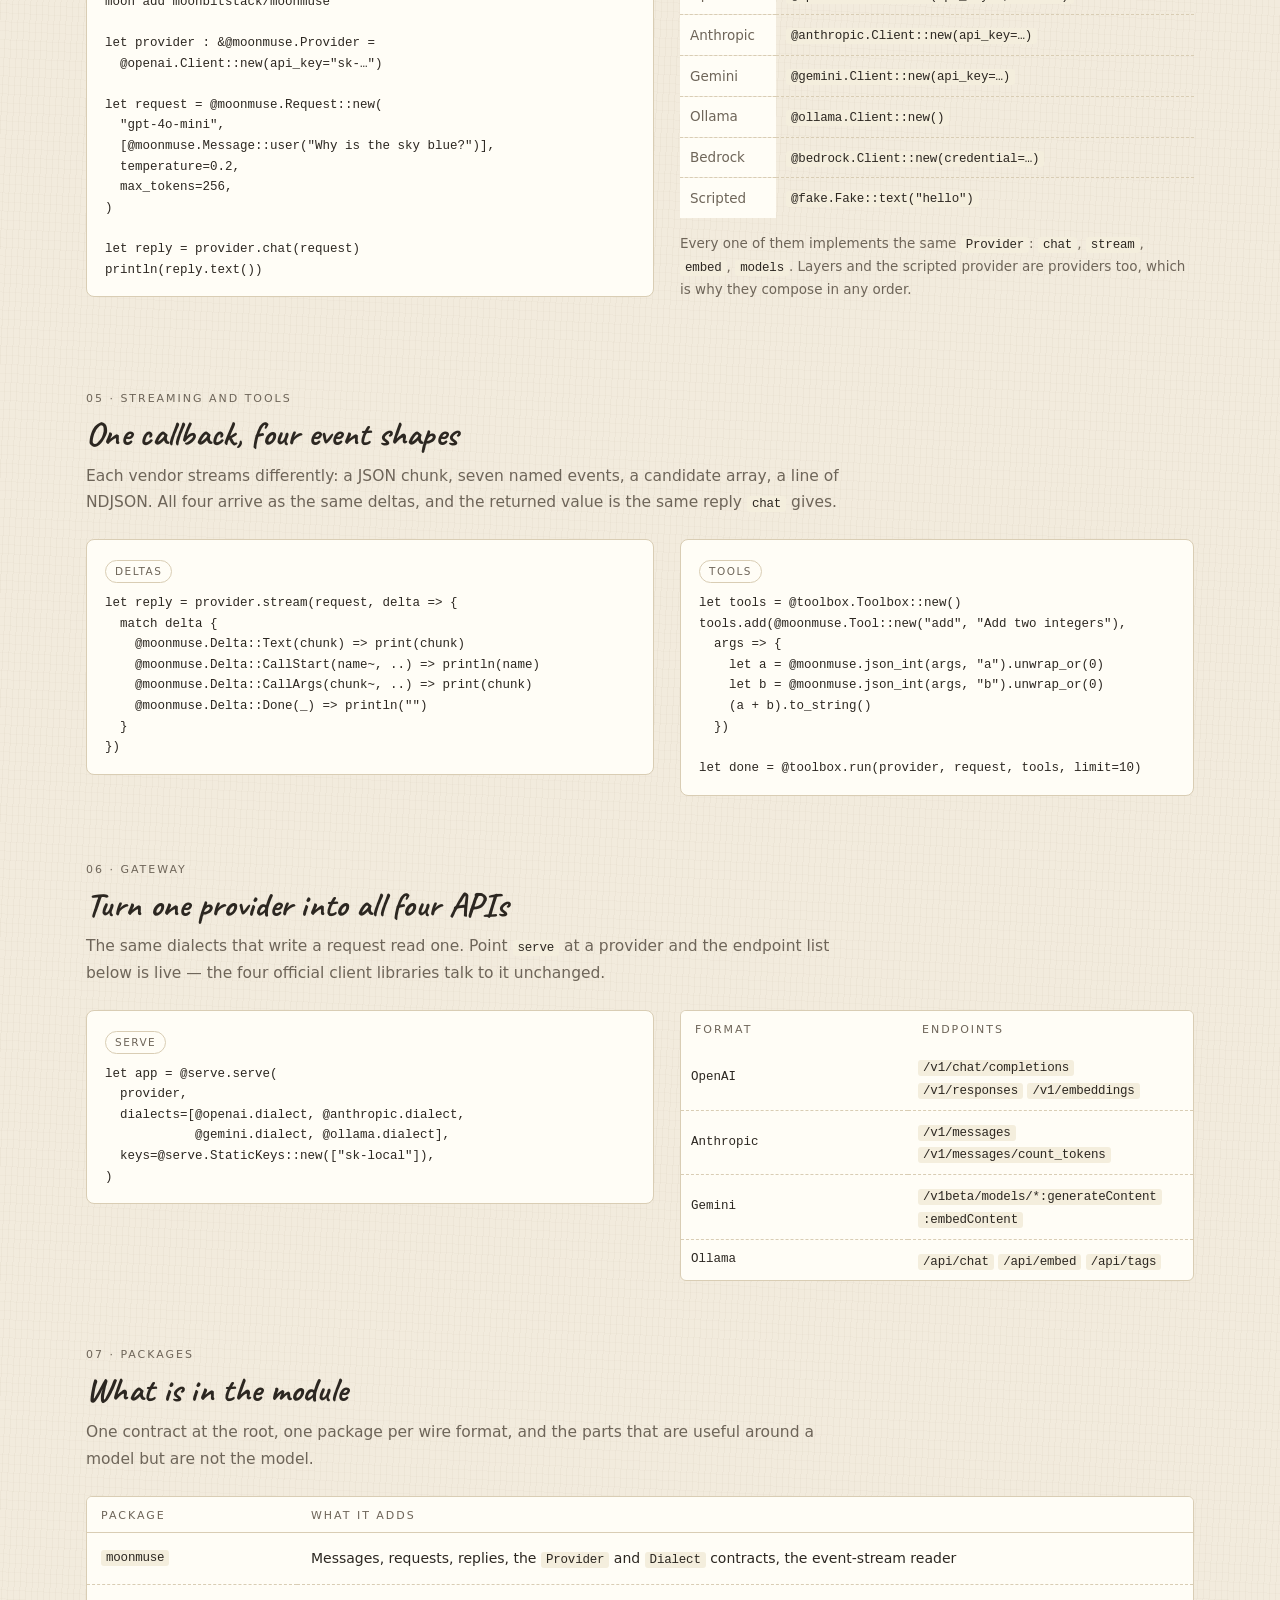
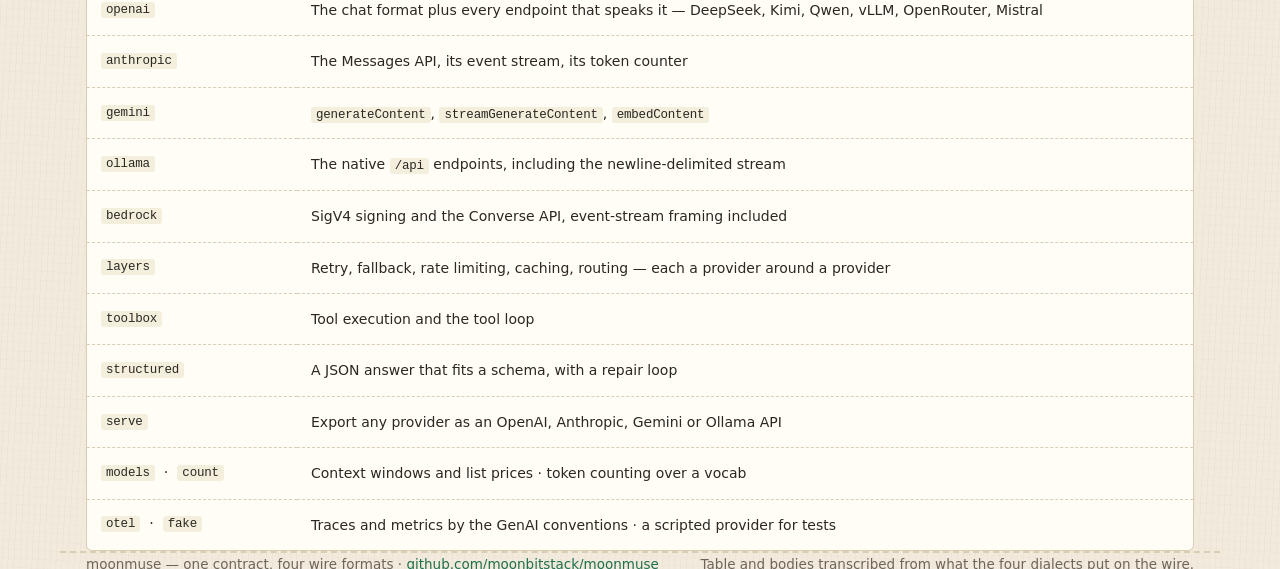
==== commit 16ec41b9: "docs(site): light and dark, and the five sections the brief asks for. The page now follows the reade" ====
--- a/site/index.html
+++ b/site/index.html
@@ -1,160 +1,193 @@
 <!doctype html>
-<html lang="en">
+<html lang="en" data-theme="light">
 <head>
 <meta charset="utf-8">
 <meta name="viewport" content="width=device-width, initial-scale=1">
-<meta name="description" content="The same chat request written in the OpenAI, Anthropic, Gemini and Ollama API specifications, compared field by field.">
+<meta name="color-scheme" content="light dark">
+<meta name="description" content="One contract for every model API in MoonBit: the same request compared across the OpenAI, Anthropic, Gemini and Ollama specifications, plus a gateway that serves all four.">
 <title>moonmuse — one request, four API specs</title>
 <link rel="preconnect" href="https://fonts.googleapis.com">
 <link rel="preconnect" href="https://fonts.gstatic.com" crossorigin>
 <link href="https://fonts.googleapis.com/css2?family=Caveat:wght@600;700&display=swap" rel="stylesheet">
+<script>
+  (function () {
+    var key = "moonmuse:theme";
+    var saved = null;
+    try { saved = localStorage.getItem(key); } catch (e) {}
+    var prefers = window.matchMedia && window.matchMedia("(prefers-color-scheme: dark)").matches;
+    document.documentElement.setAttribute("data-theme", saved || (prefers ? "dark" : "light"));
+  })();
+</script>
 <style>
   :root{
-    --desk:#F2EBDD;
-    --paper:#FFFDF6;
-    --ink:#2C2721;
-    --muted:#6E6559;
-    --line:#D9CDB4;
-    --jade:#1F6F4F;
-    --red:#B4463A;
-    --ivory:#F6F0E0;
-    --sky:#E4EDF4;
-    --blossom:#F5E4DF;
-    --sage:#E6ECDC;
+    --desk:#F2EBDD; --paper:#FFFDF6; --card:#FFFDF6; --chip:#F4EEDD;
+    --ink:#2C2721; --muted:#6E6559; --line:#D9CDB4; --row:#FBF6E8;
+    --jade:#1F6F4F; --red:#B4463A;
+    --ivory:#F6F0E0; --blossom:#F5E4DF; --sky:#E4EDF4; --sage:#E6ECDC;
+    --bar-1:#E0D2AF; --bar-2:#E3BFB4; --bar-3:#B4CBDC; --bar-4:#BFCCAB;
     --hand:"Caveat","Segoe Script","Bradley Hand",cursive;
     --text:"Inter","Segoe UI","Helvetica Neue",system-ui,sans-serif;
     --mono:ui-monospace,"Cascadia Code","SFMono-Regular",Menlo,monospace;
-    --tear:polygon(
-      0 4px,2% 1px,4% 4px,6% 1px,8% 5px,10% 1px,12% 3px,14% 1px,16% 5px,18% 2px,20% 4px,
-      22% 1px,24% 5px,26% 2px,28% 4px,30% 1px,32% 5px,34% 2px,36% 4px,38% 1px,40% 5px,
-      42% 2px,44% 4px,46% 1px,48% 5px,50% 2px,52% 4px,54% 1px,56% 5px,58% 2px,60% 4px,
-      62% 1px,64% 5px,66% 2px,68% 4px,70% 1px,72% 5px,74% 2px,76% 4px,78% 1px,80% 5px,
-      82% 2px,84% 4px,86% 1px,88% 5px,90% 2px,92% 4px,94% 1px,96% 5px,98% 2px,100% 4px,
-      100% calc(100% - 5px),98% calc(100% - 1px),96% calc(100% - 5px),94% calc(100% - 2px),
-      92% calc(100% - 3px),90% calc(100% - 1px),88% calc(100% - 5px),86% calc(100% - 2px),
-      84% calc(100% - 3px),82% calc(100% - 1px),80% calc(100% - 5px),78% calc(100% - 2px),
-      76% calc(100% - 3px),74% calc(100% - 1px),72% calc(100% - 5px),70% calc(100% - 2px),
-      68% calc(100% - 3px),66% calc(100% - 1px),64% calc(100% - 5px),62% calc(100% - 2px),
-      60% calc(100% - 3px),58% calc(100% - 1px),56% calc(100% - 5px),54% calc(100% - 2px),
-      52% calc(100% - 3px),50% calc(100% - 1px),48% calc(100% - 5px),46% calc(100% - 2px),
-      44% calc(100% - 3px),42% calc(100% - 1px),40% calc(100% - 5px),38% calc(100% - 2px),
-      36% calc(100% - 3px),34% calc(100% - 1px),32% calc(100% - 5px),30% calc(100% - 2px),
-      28% calc(100% - 3px),26% calc(100% - 1px),24% calc(100% - 5px),22% calc(100% - 2px),
-      20% calc(100% - 3px),18% calc(100% - 1px),16% calc(100% - 5px),14% calc(100% - 2px),
-      12% calc(100% - 3px),10% calc(100% - 1px),8% calc(100% - 5px),6% calc(100% - 2px),
-      4% calc(100% - 3px),2% calc(100% - 1px),0 calc(100% - 4px));
+  }
+  [data-theme="dark"]{
+    --desk:#14110D; --paper:#1C1813; --card:#221D17; --chip:#2A241C;
+    --ink:#EDE6D7; --muted:#A2967F; --line:#3A3229; --row:#262019;
+    --jade:#6FC9A2; --red:#E2907F;
+    --ivory:#262019; --blossom:#2A1E1A; --sky:#1A242B; --sage:#1F261B;
+    --bar-1:#7E6E4A; --bar-2:#96685B; --bar-3:#4F7185; --bar-4:#62764C;
   }
   *{box-sizing:border-box}
+  html,body{max-width:100%;overflow-x:hidden}
   html{scroll-behavior:smooth}
   body{
-    margin:0;color:var(--ink);background:var(--desk);
+    margin:0;background:var(--desk);color:var(--ink);
     background-image:
       repeating-linear-gradient(93deg,rgba(120,95,60,.04) 0 1px,transparent 1px 6px),
       repeating-linear-gradient(3deg,rgba(120,95,60,.025) 0 1px,transparent 1px 9px);
     font:400 16px/1.7 var(--text);
     -webkit-font-smoothing:antialiased;
-  }
-  .wrap{max-width:1180px;margin:0 auto;padding:0 26px}
-  a{color:var(--jade)}
-
-  header{display:flex;align-items:center;gap:22px;padding:24px 0 6px;flex-wrap:wrap}
-  .logo{position:relative;font:700 30px/1 var(--hand);letter-spacing:.6px}
-  .logo .tape{position:absolute;left:-12px;top:-8px;width:calc(100% + 24px);height:26px;background:rgba(255,255,255,.5);transform:rotate(-1.2deg);z-index:-1}
-  nav{margin-left:auto;display:flex;gap:4px;flex-wrap:wrap}
-  nav a{font:500 13.5px/1 var(--text);letter-spacing:.04em;text-transform:uppercase;color:var(--muted);text-decoration:none;padding:9px 12px;border-bottom:1.5px solid transparent}
-  nav a:hover{color:var(--ink);border-color:var(--ink)}
-
-  .hero{padding:26px 0 4px}
-  h1{font:700 46px/1.15 var(--hand);margin:0 0 10px;letter-spacing:.4px}
-  h1 span{position:relative;white-space:nowrap}
-  h1 span::after{content:"";position:absolute;left:0;right:0;bottom:3px;height:3px;background:var(--red);opacity:.5}
-  .lede{max-width:700px;margin:0;color:var(--muted);font-size:16.5px;line-height:1.65}
-
-  .figure{margin:34px 0 0}
+    transition:background-color .2s,color .2s;
+  }
+  [data-theme="dark"] body{background-image:
+      repeating-linear-gradient(93deg,rgba(255,235,200,.022) 0 1px,transparent 1px 6px),
+      repeating-linear-gradient(3deg,rgba(255,235,200,.014) 0 1px,transparent 1px 9px);}
+  .wrap{max-width:1160px;margin:0 auto;padding:0 26px}
+  a{color:var(--jade);text-decoration:none}
+  a:hover{text-decoration:underline;text-underline-offset:3px}
+
+  header{display:flex;align-items:center;gap:18px;padding:22px 0 4px;flex-wrap:wrap}
+  .logo{font:700 30px/1 var(--hand);letter-spacing:.6px}
+  nav{margin-left:auto;display:flex;gap:2px;flex-wrap:wrap;align-items:center}
+  nav a{font:500 12.5px/1 var(--text);letter-spacing:.1em;text-transform:uppercase;color:var(--muted);padding:9px 11px;border-bottom:1.5px solid transparent}
+  nav a:hover{color:var(--ink);text-decoration:none;border-color:var(--ink)}
+  .theme{
+    display:inline-flex;align-items:center;gap:7px;margin-left:6px;cursor:pointer;
+    background:transparent;border:1.5px solid var(--line);border-radius:999px;
+    padding:7px 12px;color:var(--muted);font:500 12px/1 var(--text);letter-spacing:.08em;text-transform:uppercase;
+  }
+  .theme:hover{color:var(--ink);border-color:var(--ink)}
+  .theme svg{width:14px;height:14px;display:block}
+  .theme .moon{display:none}
+  [data-theme="dark"] .theme .sun{display:none}
+  [data-theme="dark"] .theme .moon{display:block}
+
+  .hero{padding:34px 0 6px}
+  h1{font:700 52px/1.08 var(--hand);margin:0 0 14px;letter-spacing:.4px}
+  h1 em{font-style:normal;position:relative}
+  h1 em::after{content:"";position:absolute;left:0;right:0;bottom:6px;height:3px;background:var(--red);opacity:.5}
+  .lede{max-width:720px;margin:0;color:var(--muted);font-size:17px;line-height:1.65}
+  .facts{display:flex;gap:26px;flex-wrap:wrap;margin:22px 0 0;padding:0;list-style:none}
+  .facts li{font:500 13px/1.4 var(--text);color:var(--muted)}
+  .facts b{display:block;font:700 26px/1.1 var(--hand);color:var(--ink)}
+
+  section{padding:68px 0 0}
+  .eyebrow{font:500 11px/1 var(--text);letter-spacing:.18em;text-transform:uppercase;color:var(--muted);margin:0 0 10px}
+  h2{font:700 34px/1.2 var(--hand);margin:0 0 8px;letter-spacing:.3px}
+  .sub{color:var(--muted);font-size:15.5px;margin:0 0 24px;max-width:780px}
+
   .scrollhint{display:none;margin:0 0 8px;font-size:12.5px;color:var(--muted)}
-  .scroller{overflow-x:auto;background:var(--paper);border:1px solid var(--line);border-radius:4px}
-  table{border-collapse:collapse;width:100%;min-width:1000px;font-size:13.5px}
+  .scroller{overflow-x:auto;background:var(--paper);border:1px solid var(--line);border-radius:6px}
+  table{border-collapse:collapse;width:100%;min-width:1010px;font-size:13.5px}
   thead th{
     position:sticky;top:0;z-index:2;text-align:left;vertical-align:bottom;
-    padding:14px 14px 12px;font:700 21px/1.2 var(--hand);letter-spacing:.3px;color:var(--ink);
+    padding:14px 14px 12px;font:700 22px/1.2 var(--hand);letter-spacing:.2px;color:var(--ink);
     border-bottom:1.5px solid var(--line);background:var(--tint,var(--paper));
   }
-  thead th .path{display:block;margin-top:5px;font:400 10.5px/1.5 var(--mono);color:var(--muted);letter-spacing:0;word-break:break-all}
-  thead th:first-child{width:120px;background:var(--paper)}
-  thead th.corner{font:500 11px/1 var(--text);letter-spacing:.18em;text-transform:uppercase;color:var(--muted);vertical-align:bottom}
-  tbody th{
-    text-align:left;font:500 13.5px/1.4 var(--text);color:var(--muted);
-    padding:13px 14px;border-bottom:1px dashed var(--line);position:sticky;left:0;background:var(--paper);width:120px;
-  }
-  tbody td{padding:13px 14px;border-bottom:1px dashed var(--line);vertical-align:top;line-height:1.6}
+  thead th .path{display:block;margin-top:6px;font:400 10.5px/1.5 var(--mono);color:var(--muted);letter-spacing:0;word-break:break-all}
+  thead th.corner{width:122px;background:var(--paper);font:500 11px/1 var(--text);letter-spacing:.18em;text-transform:uppercase;color:var(--muted)}
+  tbody th{text-align:left;font:500 13.5px/1.4 var(--text);color:var(--muted);padding:14px;border-bottom:1px dashed var(--line);position:sticky;left:0;background:var(--paper);width:122px}
+  tbody td{padding:14px;border-bottom:1px dashed var(--line);vertical-align:top;line-height:1.6}
   tbody tr:last-child th,tbody tr:last-child td{border-bottom:none}
-  tbody tr:hover th,tbody tr:hover td{background:#FBF6E8}
-  code{font:12.5px/1.5 var(--mono);color:var(--ink);background:#F4EEDD;padding:1px 5px;border-radius:2px;letter-spacing:-.2px}
-  td .only{display:block;margin-top:5px;font-size:12px;color:var(--red)}
-  td .note{display:block;margin-top:5px;font-size:12px;color:var(--muted)}
-
-  section{padding:54px 0 0}
-  h2{font:700 30px/1.25 var(--hand);margin:0 0 6px;display:inline-block;position:relative;letter-spacing:.3px}
-  h2 .tape{position:absolute;left:-10px;right:-14px;top:-4px;bottom:-2px;background:rgba(255,255,255,.45);transform:rotate(-.7deg);z-index:-1}
-  .sub{color:var(--muted);font-size:15px;margin:0 0 22px;max-width:760px}
-
-  .bodies{display:grid;grid-template-columns:repeat(2,1fr);gap:18px}
-  .paper{
-    background:var(--tint);clip-path:var(--tear);padding:20px 18px 26px;
-    filter:drop-shadow(0 1px 0 rgba(60,45,25,.14));
-  }
-  .paper h3{margin:0 0 3px;font:700 24px/1.2 var(--hand);letter-spacing:.3px}
-  .paper .head{font:11px/1.6 var(--mono);color:var(--muted);margin:0 0 12px;word-break:break-all;white-space:pre-line}
-  pre{margin:0;background:#FFFDF6;padding:14px 14px 16px;overflow-x:auto;font:12.5px/1.65 var(--mono);color:var(--ink);border-left:3px solid rgba(44,39,33,.12)}
-  .k{color:var(--jade)}
-  .s{color:#8A5A2B}
-  .n{color:var(--red)}
-
-  .quirks{list-style:none;padding:0;margin:0;display:grid;gap:10px}
-  .quirks li{background:var(--paper);border-left:3px solid var(--red);padding:12px 16px;font-size:14.5px}
-  .quirks b{font-weight:500;color:var(--ink)}
-  .quirks span{color:var(--muted)}
-
-  footer{margin-top:56px;padding:20px 0 46px;border-top:2px dashed var(--line);color:var(--muted);font-size:13.5px;display:flex;gap:18px;justify-content:space-between;flex-wrap:wrap}
+  tbody tr:hover th,tbody tr:hover td{background:var(--row)}
+  code{font:12.5px/1.5 var(--mono);color:var(--ink);background:var(--chip);padding:1px 5px;border-radius:3px;letter-spacing:-.2px}
+  td .only{display:block;margin-top:6px;font-size:12px;color:var(--red)}
+  td .note{display:block;margin-top:6px;font-size:12px;color:var(--muted)}
+
+  .bodies{display:grid;grid-template-columns:repeat(2,minmax(0,1fr));gap:18px}
+  .card{background:var(--tint,var(--card));border:1px solid var(--line);border-radius:8px;padding:18px 18px 20px}
+  .card h3{margin:0 0 3px;font:700 25px/1.2 var(--hand);letter-spacing:.2px}
+  .card .head{font:11px/1.6 var(--mono);color:var(--muted);margin:0 0 12px;word-break:break-all;white-space:pre-line}
+  pre{margin:0;background:var(--paper);padding:14px;overflow-x:auto;font:12.5px/1.65 var(--mono);color:var(--ink);border-radius:4px}
+  .card pre{border-left:3px solid var(--line)}
+  .k{color:var(--jade)} .s{color:#A9702F} .n{color:var(--red)}
+  [data-theme="dark"] .s{color:#D2A05E}
+
+  .rules{list-style:none;padding:0;margin:0;display:grid;gap:10px}
+  .rules li{background:var(--paper);border:1px solid var(--line);border-left:3px solid var(--red);border-radius:4px;padding:13px 16px;font-size:14.5px}
+  .rules b{font-weight:500;color:var(--ink)}
+  .rules span{color:var(--muted)}
+
+  .split{display:grid;grid-template-columns:minmax(0,1.05fr) minmax(0,.95fr);gap:26px;align-items:start}
+  .split>*{min-width:0}
+  .bodies>*{min-width:0}
+  .scroller{max-width:100%}
+  pre{max-width:100%}
+  .code{background:var(--paper);border:1px solid var(--line);border-radius:8px;padding:16px 18px;overflow-x:auto}
+  .code pre{background:transparent;padding:0;border:0}
+  .tag{display:inline-block;font:500 10.5px/1 var(--text);letter-spacing:.14em;text-transform:uppercase;color:var(--muted);border:1px solid var(--line);border-radius:999px;padding:5px 9px;margin-bottom:10px}
+  .ctors{width:100%;border-collapse:collapse;font-size:13.5px;min-width:0}
+  .ctors th,.ctors td{text-align:left;padding:9px 10px;border-bottom:1px dashed var(--line)}
+  .ctors th{width:96px;color:var(--muted);font-weight:500;vertical-align:middle}
+  .labels thead th{font:500 11px/1.2 var(--text);letter-spacing:.18em;text-transform:uppercase;color:var(--muted);background:var(--paper);border-top:0;padding:12px 14px 10px}
+  .labels tbody th{font:400 12.5px/1.4 var(--mono);color:var(--ink);background:transparent;position:static;width:210px}
+  .labels tbody td{font-size:14px;vertical-align:middle}
+  .labels tr:hover th,.labels tr:hover td{background:var(--row)}
+  .ctors tr:last-child th,.ctors tr:last-child td{border-bottom:none}
+
+  footer{margin-top:70px;padding:22px 0 50px;border-top:2px dashed var(--line);color:var(--muted);font-size:13.5px;display:flex;gap:16px;justify-content:space-between;flex-wrap:wrap}
 
   @media (max-width:1040px){.scrollhint{display:block}}
-  @media (max-width:820px){
-    .bodies{grid-template-columns:1fr}
-    h1{font-size:36px}
-    .hero{padding-top:18px}
+  @media (max-width:860px){
+    .bodies,.split{grid-template-columns:1fr}
+    h1{font-size:40px}
+    section{padding-top:52px}
   }
 </style>
 </head>
 <body>
 
 <header class="wrap">
-  <div class="logo">moonmuse<span class="tape"></span></div>
+  <div class="logo">moonmuse</div>
   <nav>
-    <a href="#table">Field map</a>
-    <a href="#bodies">Full bodies</a>
-    <a href="#quirks">House rules</a>
-    <a href="https://github.com/moonbitstack/moonmuse">Source</a>
+    <a href="#map">Field map</a>
+    <a href="#start">Start</a>
+    <a href="#gateway">Gateway</a>
+    <a href="#packages">Packages</a>
+    <button class="theme" id="theme" type="button" aria-label="Switch theme">
+      <svg class="sun" viewBox="0 0 24 24" fill="none" stroke="currentColor" stroke-width="1.8" stroke-linecap="round"><circle cx="12" cy="12" r="4"/><path d="M12 2v2M12 20v2M2 12h2M20 12h2M4.9 4.9l1.4 1.4M17.7 17.7l1.4 1.4M19.1 4.9l-1.4 1.4M6.3 17.7l-1.4 1.4"/></svg>
+      <svg class="moon" viewBox="0 0 24 24" fill="none" stroke="currentColor" stroke-width="1.8" stroke-linecap="round"><path d="M20 14.5A8.5 8.5 0 1 1 9.5 4a6.5 6.5 0 0 0 10.5 10.5z"/></svg>
+      <span id="theme-label">Dark</span>
+    </button>
   </nav>
 </header>
 
 <main class="wrap">
 
   <div class="hero">
-    <h1>One request, <span>four API specs</span></h1>
-    <p class="lede">A system prompt, one user message, temperature 0.2, a 256-token cap. Send that to OpenAI, Anthropic, Gemini and Ollama and the wire looks nothing alike. Read the table across, one field at a time.</p>
+    <h1>One request, <em>four API specs</em></h1>
+    <p class="lede">A system prompt, one user message, temperature 0.2, a 256-token cap. Send that to OpenAI, Anthropic, Gemini and Ollama and the wire looks nothing alike. moonmuse gives MoonBit one contract above all four — and the table below is the difference it hides.</p>
+    <ul class="facts">
+      <li><b>4</b>wire formats</li>
+      <li><b>1</b>request type</li>
+      <li><b>0</b>vendor names in your code</li>
+      <li><b>16</b>packages</li>
+    </ul>
   </div>
 
-  <section id="table" class="figure" style="padding-top:24px">
+  <section id="map">
+    <p class="eyebrow">01 · Field map</p>
+    <h2>The same request, field by field</h2>
+    <p class="sub">Read a row across to see where one concept lands in each specification. Red marks the value that decides whether the request is accepted.</p>
     <p class="scrollhint">Four columns wide — scroll sideways on a narrow screen →</p>
     <div class="scroller">
       <table>
         <thead>
           <tr>
             <th scope="col" class="corner">Field</th>
-            <th scope="col" style="--tint:var(--ivory);border-top:4px solid #E0D2AF">OpenAI<span class="path">POST /v1/chat/completions</span></th>
-            <th scope="col" style="--tint:var(--blossom);border-top:4px solid #E3BFB4">Anthropic<span class="path">POST /v1/messages</span></th>
-            <th scope="col" style="--tint:var(--sky);border-top:4px solid #B4CBDC">Gemini<span class="path">POST /v1beta/models/{model}:generateContent</span></th>
-            <th scope="col" style="--tint:var(--sage);border-top:4px solid #BFCCAB">Ollama<span class="path">POST /api/chat</span></th>
+            <th scope="col" style="--tint:var(--ivory);border-top:4px solid var(--bar-1)">OpenAI<span class="path">POST /v1/chat/completions</span></th>
+            <th scope="col" style="--tint:var(--blossom);border-top:4px solid var(--bar-2)">Anthropic<span class="path">POST /v1/messages</span></th>
+            <th scope="col" style="--tint:var(--sky);border-top:4px solid var(--bar-3)">Gemini<span class="path">POST /v1beta/models/{model}:generateContent</span></th>
+            <th scope="col" style="--tint:var(--sage);border-top:4px solid var(--bar-4)">Ollama<span class="path">POST /api/chat</span></th>
           </tr>
         </thead>
         <tbody>
@@ -234,15 +267,17 @@
   </section>
 
   <section id="bodies">
-    <h2><span class="tape"></span>The same conversation, four complete bodies</h2>
+    <p class="eyebrow">02 · Four bodies</p>
+    <h2>The same conversation, four complete requests</h2>
     <p class="sub">System prompt “Answer in one sentence.”, user asks “Why is the sky blue?”, temperature 0.2, cap 256, no streaming. Every one of the four can be sent as it stands.</p>
     <div class="bodies" id="bodies-grid"></div>
   </section>
 
-  <section id="quirks">
-    <h2><span class="tape"></span>House rules</h2>
-    <p class="sub">The four things that break a second integration, in order of how often they do.</p>
-    <ul class="quirks">
+  <section id="rules">
+    <p class="eyebrow">03 · House rules</p>
+    <h2>What breaks a second integration</h2>
+    <p class="sub">Four things, in order of how often they do. None of them is a bug in either side — they are what the specification decides.</p>
+    <ul class="rules">
       <li><b>Anthropic requires max_tokens.</b> <span>Omit it and the request is rejected; there is no default. OpenAI and Ollama will fill one in.</span></li>
       <li><b>Gemini puts the model in the path and the knobs under generationConfig.</b> <span>Temperature, output cap and stop sequences are renamed and relocated at the same time.</span></li>
       <li><b>Ollama nests generation options under options, and streams by default.</b> <span>Ask for one response with <code>"stream": false</code>.</span></li>
@@ -250,11 +285,132 @@
     </ul>
   </section>
 
+  <section id="start">
+    <p class="eyebrow">04 · Quick start</p>
+    <h2>Ask a model, then change your mind</h2>
+    <p class="sub">The provider is the only line that names a vendor. Swap the constructor and the request below is unchanged — the dialect decides where each field goes.</p>
+    <div class="split">
+      <div class="code">
+        <span class="tag">MoonBit</span>
+        <pre>moon add moonbitstack/moonmuse
+
+let provider : &amp;@moonmuse.Provider =
+  @openai.Client::new(api_key="sk-…")
+
+let request = @moonmuse.Request::new(
+  "gpt-4o-mini",
+  [@moonmuse.Message::user("Why is the sky blue?")],
+  temperature=0.2,
+  max_tokens=256,
+)
+
+let reply = provider.chat(request)
+println(reply.text())</pre>
+      </div>
+      <div>
+        <span class="tag">Four constructors</span>
+        <table class="ctors">
+          <tr><th>OpenAI</th><td><code>@openai.Client::new(api_key=…, base=…)</code></td></tr>
+          <tr><th>Anthropic</th><td><code>@anthropic.Client::new(api_key=…)</code></td></tr>
+          <tr><th>Gemini</th><td><code>@gemini.Client::new(api_key=…)</code></td></tr>
+          <tr><th>Ollama</th><td><code>@ollama.Client::new()</code></td></tr>
+          <tr><th>Bedrock</th><td><code>@bedrock.Client::new(credential=…)</code></td></tr>
+          <tr><th>Scripted</th><td><code>@fake.Fake::text("hello")</code></td></tr>
+        </table>
+        <p class="sub" style="margin-top:14px;font-size:13.5px">Every one of them implements the same <code>Provider</code>: <code>chat</code>, <code>stream</code>, <code>embed</code>, <code>models</code>. Layers and the scripted provider are providers too, which is why they compose in any order.</p>
+      </div>
+    </div>
+  </section>
+
+  <section id="stream">
+    <p class="eyebrow">05 · Streaming and tools</p>
+    <h2>One callback, four event shapes</h2>
+    <p class="sub">Each vendor streams differently: a JSON chunk, seven named events, a candidate array, a line of NDJSON. All four arrive as the same deltas, and the returned value is the same reply <code>chat</code> gives.</p>
+    <div class="split">
+      <div class="code">
+        <span class="tag">Deltas</span>
+        <pre>let reply = provider.stream(request, delta =&gt; {
+  match delta {
+    @moonmuse.Delta::Text(chunk) =&gt; print(chunk)
+    @moonmuse.Delta::CallStart(name~, ..) =&gt; println(name)
+    @moonmuse.Delta::CallArgs(chunk~, ..) =&gt; print(chunk)
+    @moonmuse.Delta::Done(_) =&gt; println("")
+  }
+})</pre>
+      </div>
+      <div class="code">
+        <span class="tag">Tools</span>
+        <pre>let tools = @toolbox.Toolbox::new()
+tools.add(@moonmuse.Tool::new("add", "Add two integers"),
+  args =&gt; {
+    let a = @moonmuse.json_int(args, "a").unwrap_or(0)
+    let b = @moonmuse.json_int(args, "b").unwrap_or(0)
+    (a + b).to_string()
+  })
+
+let done = @toolbox.run(provider, request, tools, limit=10)</pre>
+      </div>
+    </div>
+  </section>
+
+  <section id="gateway">
+    <p class="eyebrow">06 · Gateway</p>
+    <h2>Turn one provider into all four APIs</h2>
+    <p class="sub">The same dialects that write a request read one. Point <code>serve</code> at a provider and the endpoint list below is live — the four official client libraries talk to it unchanged.</p>
+    <div class="split">
+      <div class="code">
+        <span class="tag">Serve</span>
+        <pre>let app = @serve.serve(
+  provider,
+  dialects=[@openai.dialect, @anthropic.dialect,
+            @gemini.dialect, @ollama.dialect],
+  keys=@serve.StaticKeys::new(["sk-local"]),
+)</pre>
+      </div>
+      <div class="scroller">
+        <table class="ctors labels" style="min-width:0">
+          <thead><tr><th>Format</th><th>Endpoints</th></tr></thead>
+          <tr><th>OpenAI</th><td><code>/v1/chat/completions</code> <code>/v1/responses</code> <code>/v1/embeddings</code></td></tr>
+          <tr><th>Anthropic</th><td><code>/v1/messages</code> <code>/v1/messages/count_tokens</code></td></tr>
+          <tr><th>Gemini</th><td><code>/v1beta/models/*:generateContent</code> <code>:embedContent</code></td></tr>
+          <tr><th>Ollama</th><td><code>/api/chat</code> <code>/api/embed</code> <code>/api/tags</code></td></tr>
+        </table>
+      </div>
+    </div>
+  </section>
+
+  <section id="packages">
+    <p class="eyebrow">07 · Packages</p>
+    <h2>What is in the module</h2>
+    <p class="sub">One contract at the root, one package per wire format, and the parts that are useful around a model but are not the model.</p>
+    <div class="scroller">
+      <table class="labels">
+        <thead>
+          <tr><th scope="col">Package</th><th scope="col">What it adds</th></tr>
+        </thead>
+        <tbody>
+          <tr><th scope="row"><code>moonmuse</code></th><td>Messages, requests, replies, the <code>Provider</code> and <code>Dialect</code> contracts, the event-stream reader</td></tr>
+          <tr><th scope="row"><code>openai</code></th><td>The chat format plus every endpoint that speaks it — DeepSeek, Kimi, Qwen, vLLM, OpenRouter, Mistral</td></tr>
+          <tr><th scope="row"><code>anthropic</code></th><td>The Messages API, its event stream, its token counter</td></tr>
+          <tr><th scope="row"><code>gemini</code></th><td><code>generateContent</code>, <code>streamGenerateContent</code>, <code>embedContent</code></td></tr>
+          <tr><th scope="row"><code>ollama</code></th><td>The native <code>/api</code> endpoints, including the newline-delimited stream</td></tr>
+          <tr><th scope="row"><code>bedrock</code></th><td>SigV4 signing and the Converse API, event-stream framing included</td></tr>
+          <tr><th scope="row"><code>layers</code></th><td>Retry, fallback, rate limiting, caching, routing — each a provider around a provider</td></tr>
+          <tr><th scope="row"><code>toolbox</code></th><td>Tool execution and the tool loop</td></tr>
+          <tr><th scope="row"><code>structured</code></th><td>A JSON answer that fits a schema, with a repair loop</td></tr>
+          <tr><th scope="row"><code>serve</code></th><td>Export any provider as an OpenAI, Anthropic, Gemini or Ollama API</td></tr>
+          <tr><th scope="row"><code>models</code> · <code>count</code></th><td>Context windows and list prices · token counting over a vocab</td></tr>
+          <tr><th scope="row"><code>otel</code> · <code>fake</code></th><td>Traces and metrics by the GenAI conventions · a scripted provider for tests</td></tr>
+        </tbody>
+      </table>
+    </div>
+  </section>
+
 </main>
 
 <footer class="wrap">
   <span>moonmuse — one contract, four wire formats · <a href="https://github.com/moonbitstack/moonmuse">github.com/moonbitstack/moonmuse</a></span>
-  <span>Table and bodies transcribed from what the four dialects put on the wire; once the page runs a wasm-gc build, the dialects compute them.</span>
+  <span>Table and bodies transcribed from what the four dialects put on the wire.</span>
 </footer>
 
 <script>
@@ -268,8 +424,7 @@
     {"role": "user", "content": "Why is the sky blue?"}
   ],
   "temperature": 0.2,
-  "max_tokens": 256,
-  "stream": false
+  "max_tokens": 256
 }`
   },
   {
@@ -283,8 +438,7 @@
       {"type": "text", "text": "Why is the sky blue?"}
     ]}
   ],
-  "temperature": 0.2,
-  "stream": false
+  "temperature": 0.2
 }`
   },
   {
@@ -353,23 +507,44 @@
 const grid = document.getElementById("bodies-grid");
 BODIES.forEach(body => {
   const card = document.createElement("article");
-  card.className = "paper";
+  card.className = "card";
   card.style.setProperty("--tint", "var(" + body.tint + ")");
-
   const h = document.createElement("h3");
   h.textContent = body.name;
   const head = document.createElement("p");
   head.className = "head";
   head.textContent = body.head;
-
   const pre = document.createElement("pre");
   pre.innerHTML = paint(body.json);
-
-  card.appendChild(h);
-  card.appendChild(head);
-  card.appendChild(pre);
+  card.append(h, head, pre);
   grid.appendChild(card);
 });
+
+const KEY = "moonmuse:theme";
+const root = document.documentElement;
+const button = document.getElementById("theme");
+const label = document.getElementById("theme-label");
+
+function show(theme){
+  root.setAttribute("data-theme", theme);
+  label.textContent = theme === "dark" ? "Light" : "Dark";
+  button.setAttribute("aria-label", theme === "dark" ? "Switch to light theme" : "Switch to dark theme");
+}
+show(root.getAttribute("data-theme") || "light");
+
+button.addEventListener("click", () => {
+  const next = root.getAttribute("data-theme") === "dark" ? "light" : "dark";
+  show(next);
+  try { localStorage.setItem(KEY, next); } catch (e) {}
+});
+
+if (window.matchMedia) {
+  window.matchMedia("(prefers-color-scheme: dark)").addEventListener("change", event => {
+    let saved = null;
+    try { saved = localStorage.getItem(KEY); } catch (e) {}
+    if (!saved) show(event.matches ? "dark" : "light");
+  });
+}
 </script>
 </body>
 </html>
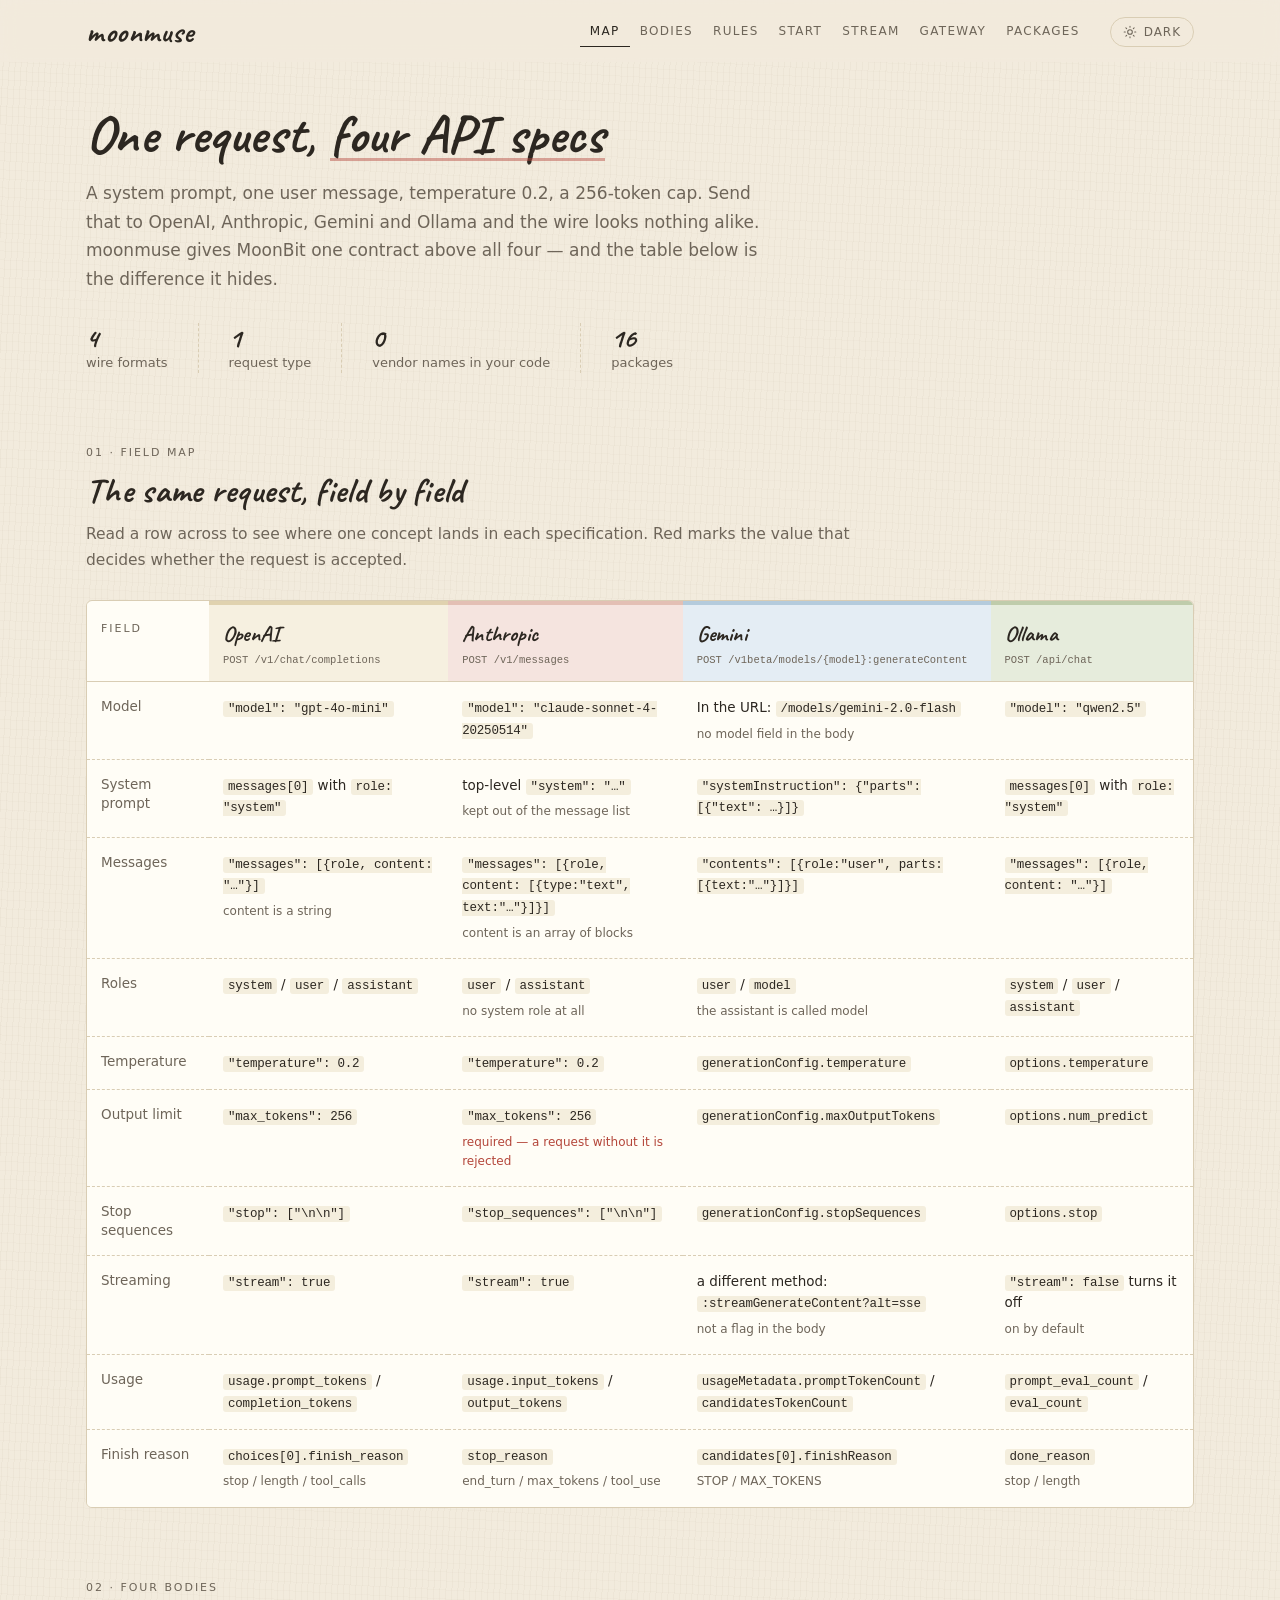
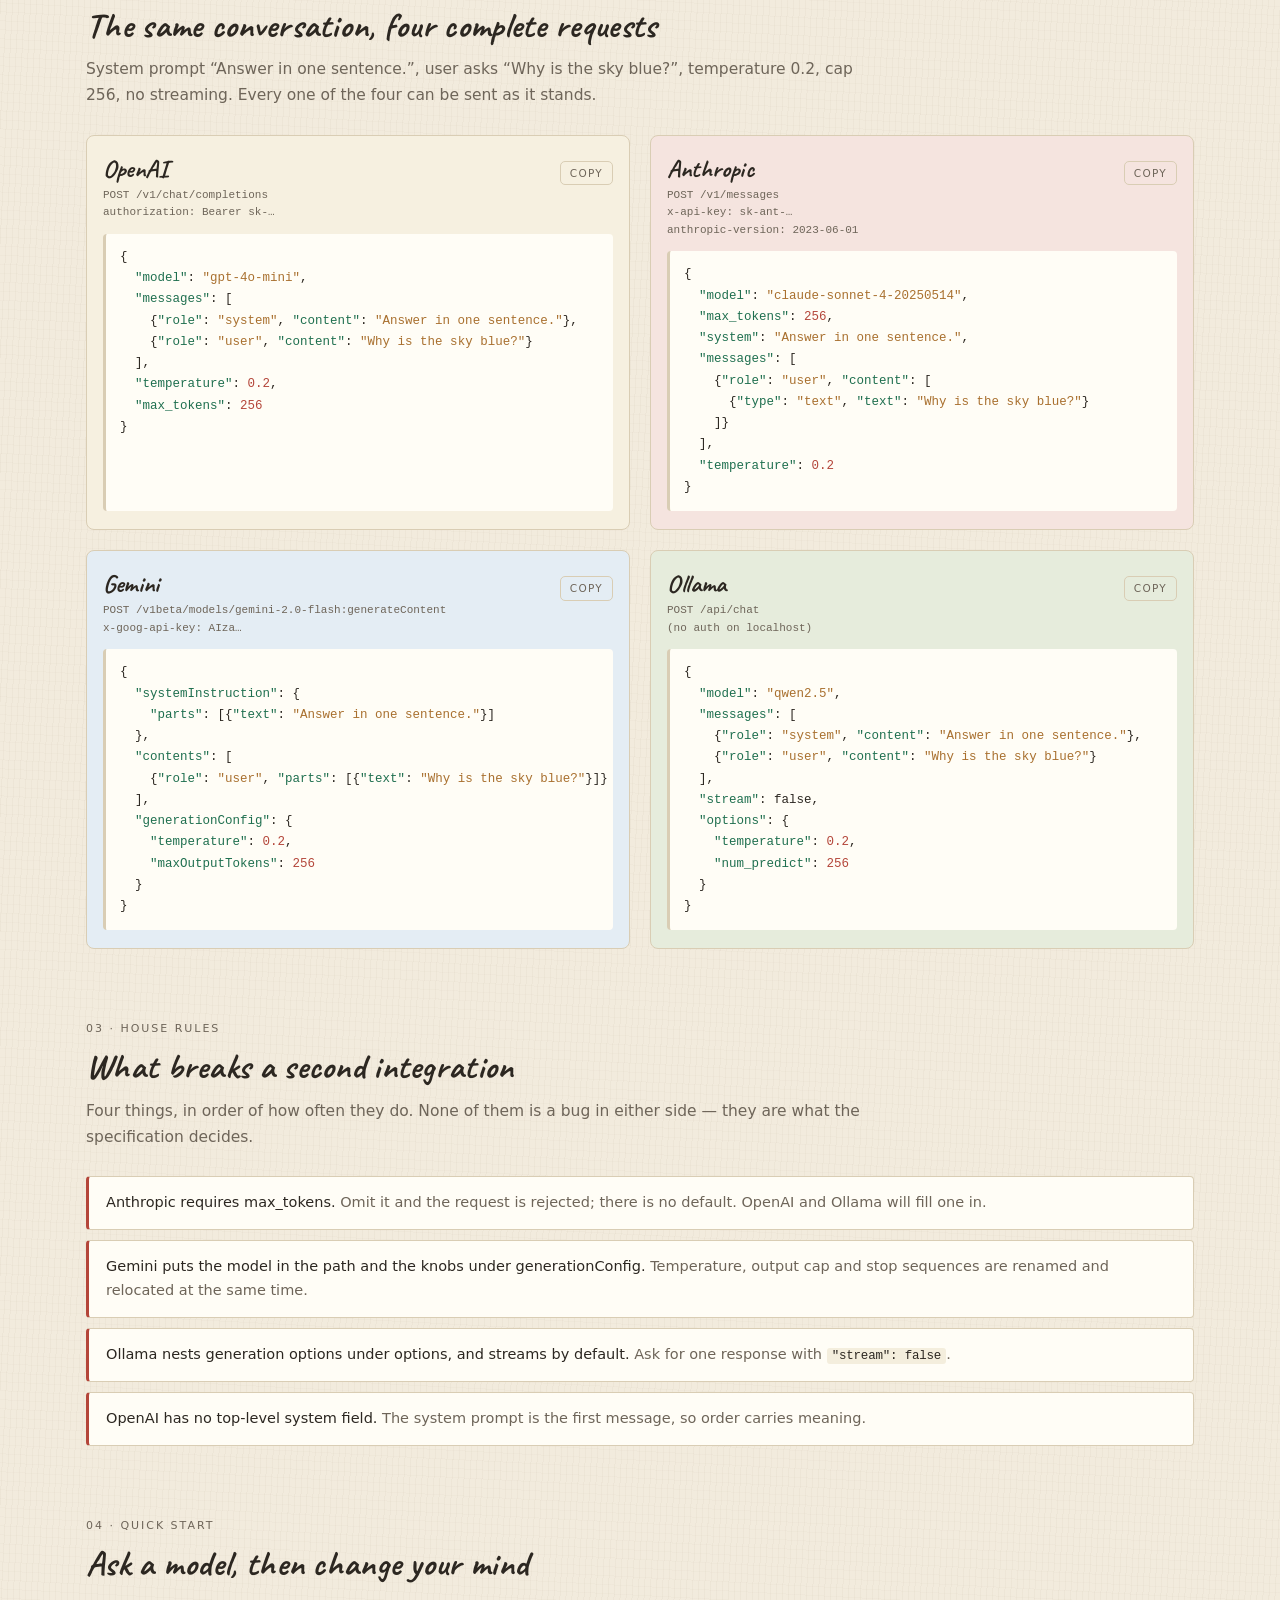
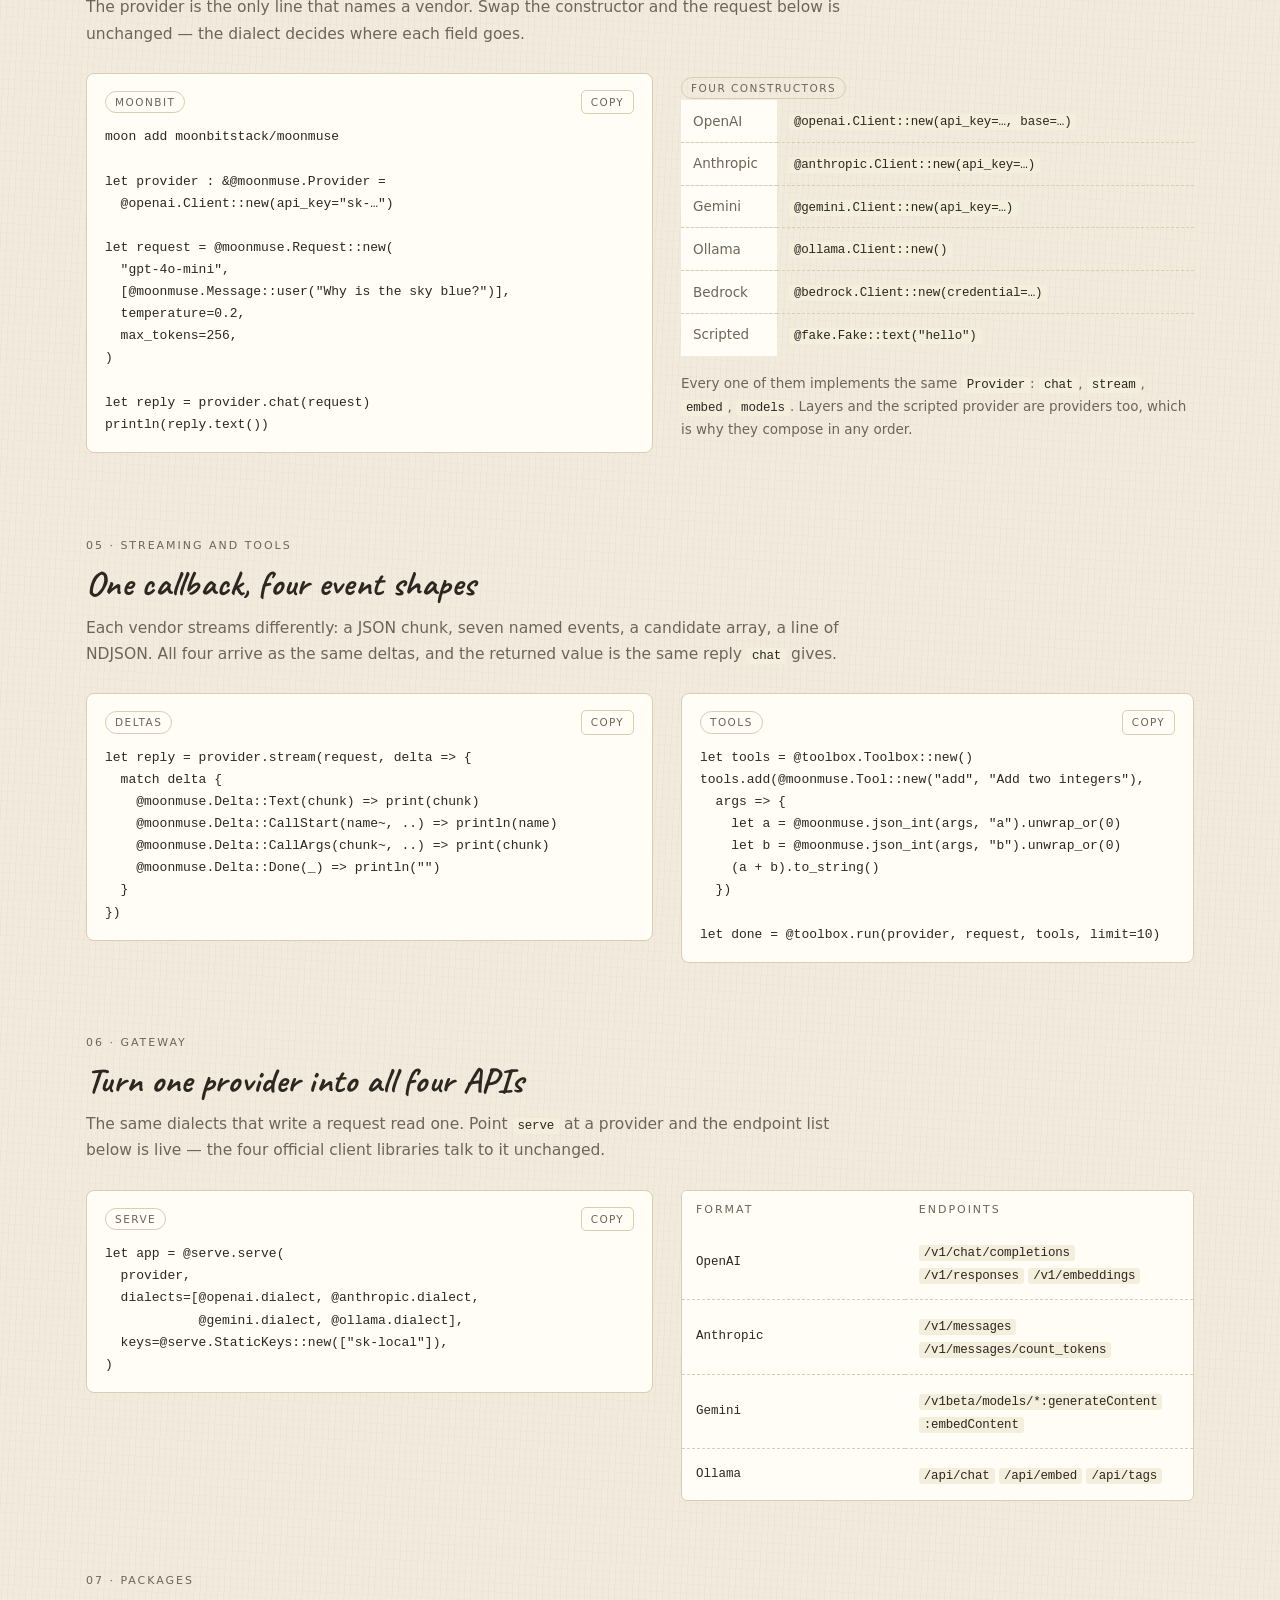
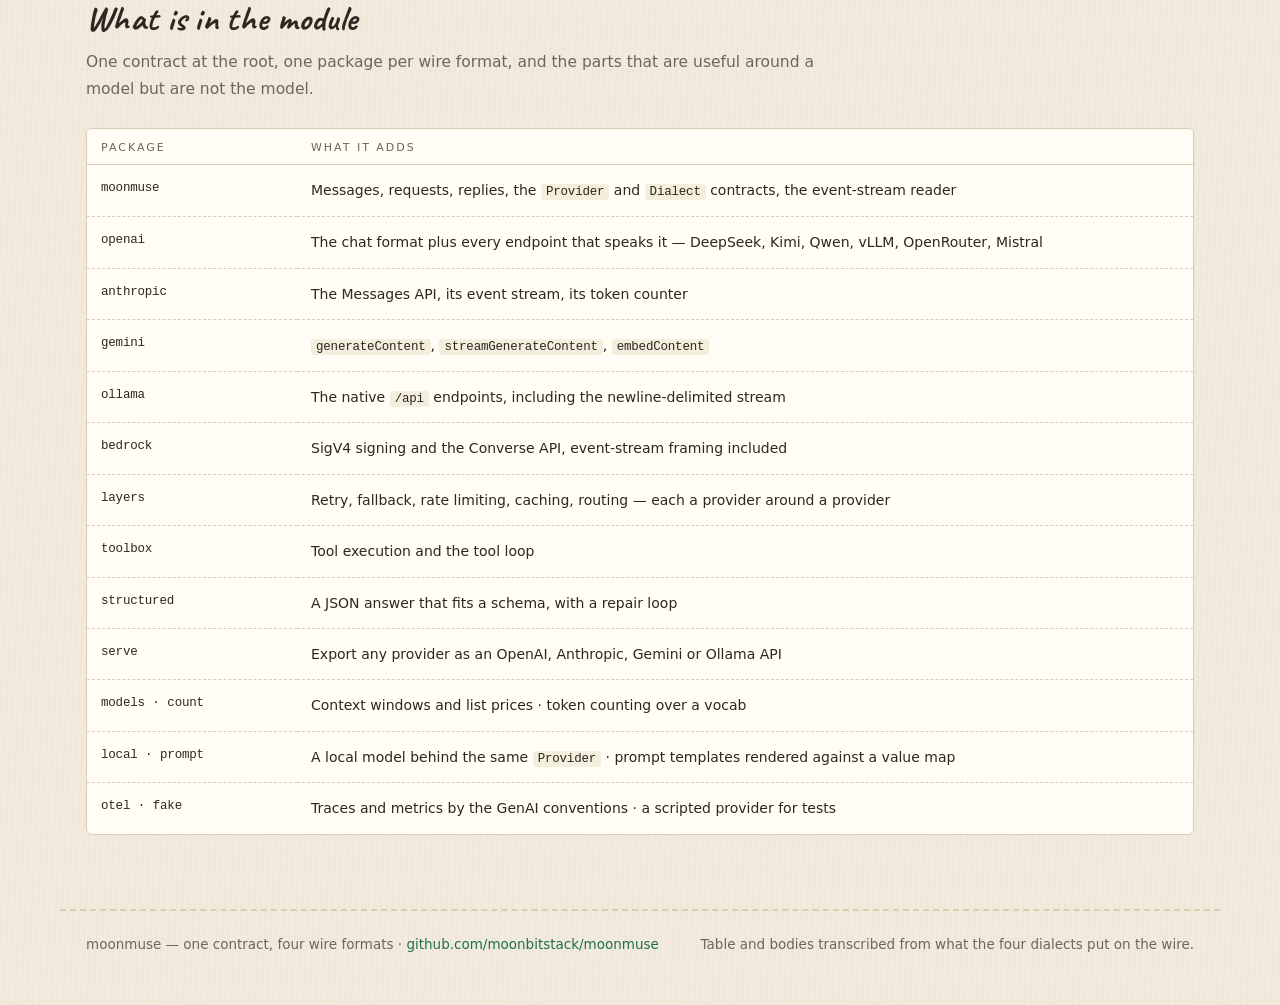
==== commit a6524eff: "docs(site): give the page a scrollbar, a way back up, and room to breathe. The page was correct but " ====
--- a/site/index.html
+++ b/site/index.html
@@ -1,11 +1,18 @@
 <!doctype html>
-<html lang="en" data-theme="light">
+<html lang="en-US" data-theme="light">
 <head>
 <meta charset="utf-8">
 <meta name="viewport" content="width=device-width, initial-scale=1">
 <meta name="color-scheme" content="light dark">
+<meta name="theme-color" id="theme-color" content="#F2EBDD">
 <meta name="description" content="One contract for every model API in MoonBit: the same request compared across the OpenAI, Anthropic, Gemini and Ollama specifications, plus a gateway that serves all four.">
 <title>moonmuse — one request, four API specs</title>
+<link rel="icon" href="data:image/svg+xml,%3Csvg xmlns='http://www.w3.org/2000/svg' viewBox='0 0 32 32'%3E%3Crect width='32' height='32' rx='7' fill='%23F6F0E0'/%3E%3Cg stroke-width='2.6' stroke-linecap='round'%3E%3Cpath d='M8 10h16' stroke='%232C2721'/%3E%3Cpath d='M8 16h16' stroke='%232C2721'/%3E%3Cpath d='M8 22h11' stroke='%231F6F4F'/%3E%3C/g%3E%3C/svg%3E">
+<meta property="og:type" content="website">
+<meta property="og:title" content="moonmuse — one request, four API specs">
+<meta property="og:description" content="The same chat request as OpenAI, Anthropic, Gemini and Ollama each put it on the wire, field by field, plus a gateway that serves all four.">
+<meta property="og:url" content="https://moonbitstack.github.io/moonmuse/">
+<meta name="twitter:card" content="summary">
 <link rel="preconnect" href="https://fonts.googleapis.com">
 <link rel="preconnect" href="https://fonts.gstatic.com" crossorigin>
 <link href="https://fonts.googleapis.com/css2?family=Caveat:wght@600;700&display=swap" rel="stylesheet">
@@ -15,7 +22,11 @@
     var saved = null;
     try { saved = localStorage.getItem(key); } catch (e) {}
     var prefers = window.matchMedia && window.matchMedia("(prefers-color-scheme: dark)").matches;
-    document.documentElement.setAttribute("data-theme", saved || (prefers ? "dark" : "light"));
+    var theme = saved || (prefers ? "dark" : "light");
+    document.documentElement.setAttribute("data-theme", theme);
+    // The browser's own chrome takes the desk colour, so the page does not sit in a white frame.
+    document.getElementById("theme-color").setAttribute(
+      "content", theme === "dark" ? "#14110D" : "#F2EBDD");
   })();
 </script>
 <style>
@@ -25,6 +36,8 @@
     --jade:#1F6F4F; --red:#B4463A;
     --ivory:#F6F0E0; --blossom:#F5E4DF; --sky:#E4EDF4; --sage:#E6ECDC;
     --bar-1:#E0D2AF; --bar-2:#E3BFB4; --bar-3:#B4CBDC; --bar-4:#BFCCAB;
+    --header:rgba(242,235,221,.82);
+    --thumb:rgba(146,124,88,.42); --thumb-hover:rgba(120,100,68,.68);
     --hand:"Caveat","Segoe Script","Bradley Hand",cursive;
     --text:"Inter","Segoe UI","Helvetica Neue",system-ui,sans-serif;
     --mono:ui-monospace,"Cascadia Code","SFMono-Regular",Menlo,monospace;
@@ -35,12 +48,14 @@
     --jade:#6FC9A2; --red:#E2907F;
     --ivory:#262019; --blossom:#2A1E1A; --sky:#1A242B; --sage:#1F261B;
     --bar-1:#7E6E4A; --bar-2:#96685B; --bar-3:#4F7185; --bar-4:#62764C;
+    --header:rgba(20,17,13,.82);
+    --thumb:rgba(206,186,152,.30); --thumb-hover:rgba(214,196,164,.52);
   }
   *{box-sizing:border-box}
-  html,body{max-width:100%;overflow-x:hidden}
+  html{max-width:100%;overflow-x:hidden}
   html{scroll-behavior:smooth}
   body{
-    margin:0;background:var(--desk);color:var(--ink);
+    max-width:100%;margin:0;background:var(--desk);color:var(--ink);
     background-image:
       repeating-linear-gradient(93deg,rgba(120,95,60,.04) 0 1px,transparent 1px 6px),
       repeating-linear-gradient(3deg,rgba(120,95,60,.025) 0 1px,transparent 1px 9px);
@@ -51,19 +66,55 @@
   [data-theme="dark"] body{background-image:
       repeating-linear-gradient(93deg,rgba(255,235,200,.022) 0 1px,transparent 1px 6px),
       repeating-linear-gradient(3deg,rgba(255,235,200,.014) 0 1px,transparent 1px 9px);}
+
+  /* Scrollbars: a thin thumb that reads as a shadow on the paper rather than a chrome bar.
+     Firefox gets the two standard properties; the rounded, inset thumb is WebKit's, and the
+     @supports test keeps the two from fighting — Chrome ignores the rest of ::-webkit-scrollbar
+     as soon as scrollbar-color is set. */
+  ::-webkit-scrollbar{width:12px;height:12px}
+  ::-webkit-scrollbar-track{background:transparent}
+  ::-webkit-scrollbar-thumb{background:var(--thumb);border:3px solid transparent;background-clip:content-box;border-radius:99px}
+  ::-webkit-scrollbar-thumb:hover{background:var(--thumb-hover);background-clip:content-box}
+  ::-webkit-scrollbar-corner{background:transparent}
+  /* A table's sideways scroll gets a gutter of its own, so the bar reads as part of the frame
+     rather than a pill floating over the last row. */
+  .scroller::-webkit-scrollbar{height:13px}
+  .scroller::-webkit-scrollbar-track{background:var(--chip);border-top:1px solid var(--line)}
+  .scroller::-webkit-scrollbar-thumb{border-width:4px}
+  pre::-webkit-scrollbar{height:9px}
+  pre::-webkit-scrollbar-thumb{border-width:2px}
+  @supports not selector(::-webkit-scrollbar){
+    html{scrollbar-width:thin;scrollbar-color:var(--thumb) transparent}
+  }
+
   .wrap{max-width:1160px;margin:0 auto;padding:0 26px}
   a{color:var(--jade);text-decoration:none}
   a:hover{text-decoration:underline;text-underline-offset:3px}
-
-  header{display:flex;align-items:center;gap:18px;padding:22px 0 4px;flex-wrap:wrap}
-  .logo{font:700 30px/1 var(--hand);letter-spacing:.6px}
-  nav{margin-left:auto;display:flex;gap:2px;flex-wrap:wrap;align-items:center}
-  nav a{font:500 12.5px/1 var(--text);letter-spacing:.1em;text-transform:uppercase;color:var(--muted);padding:9px 11px;border-bottom:1.5px solid transparent}
-  nav a:hover{color:var(--ink);text-decoration:none;border-color:var(--ink)}
+  :focus-visible{outline:2px solid var(--jade);outline-offset:3px;border-radius:3px}
+  ::selection{background:var(--jade);color:var(--paper)}
+  .skip{position:absolute;left:12px;top:-60px;background:var(--paper);color:var(--ink);padding:10px 14px;border:1px solid var(--line);border-radius:4px;z-index:60;transition:top .15s}
+  .skip:focus{top:10px}
+
+  /* The bar sticks: on a page this long the theme switch and the section list would otherwise
+     only be reachable at the very top. Its rule appears when the page is scrolled, so at rest
+     it still reads as a header on paper rather than a toolbar. */
+  .bar{position:sticky;top:0;z-index:30;background:var(--header);backdrop-filter:blur(10px) saturate(130%);-webkit-backdrop-filter:blur(10px) saturate(130%);border-bottom:1px solid transparent;transition:border-color .2s,box-shadow .2s}
+  .bar.pinned{border-bottom-color:var(--line);box-shadow:0 1px 0 rgba(255,255,255,.35) inset}
+  .bar-in{display:flex;align-items:center;gap:16px;padding-top:16px;padding-bottom:14px;flex-wrap:wrap}
+  .logo{font:700 30px/1 var(--hand);letter-spacing:.6px;color:var(--ink)}
+  .logo:hover{text-decoration:none}
+  nav{margin-left:auto;display:flex;gap:0;align-items:center;min-width:0}
+  nav a{font:500 12px/1 var(--text);letter-spacing:.11em;text-transform:uppercase;color:var(--muted);padding:9px 10px;border-bottom:1.5px solid transparent;white-space:nowrap;transition:color .15s,border-color .15s}
+  nav a:hover{color:var(--ink);text-decoration:none;border-color:var(--line)}
+  nav a[aria-current]{color:var(--ink);border-color:var(--ink)}
+  nav.more{mask-image:linear-gradient(to right,#000 0,#000 calc(100% - 34px),transparent 100%);-webkit-mask-image:linear-gradient(to right,#000 0,#000 calc(100% - 34px),transparent 100%)}
+  nav.left{mask-image:linear-gradient(to right,transparent 0,#000 34px);-webkit-mask-image:linear-gradient(to right,transparent 0,#000 34px)}
+  nav.left.more{mask-image:linear-gradient(to right,transparent 0,#000 34px,#000 calc(100% - 34px),transparent 100%);-webkit-mask-image:linear-gradient(to right,transparent 0,#000 34px,#000 calc(100% - 34px),transparent 100%)}
   .theme{
-    display:inline-flex;align-items:center;gap:7px;margin-left:6px;cursor:pointer;
+    display:inline-flex;align-items:center;gap:7px;margin-left:4px;cursor:pointer;
     background:transparent;border:1.5px solid var(--line);border-radius:999px;
     padding:7px 12px;color:var(--muted);font:500 12px/1 var(--text);letter-spacing:.08em;text-transform:uppercase;
+    transition:color .15s,border-color .15s;
   }
   .theme:hover{color:var(--ink);border-color:var(--ink)}
   .theme svg{width:14px;height:14px;display:block}
@@ -71,97 +122,167 @@
   [data-theme="dark"] .theme .sun{display:none}
   [data-theme="dark"] .theme .moon{display:block}
 
-  .hero{padding:34px 0 6px}
-  h1{font:700 52px/1.08 var(--hand);margin:0 0 14px;letter-spacing:.4px}
+  .hero{padding:44px 0 0}
+  h1{font:700 54px/1.06 var(--hand);margin:0 0 16px;letter-spacing:.4px;text-wrap:balance}
   h1 em{font-style:normal;position:relative}
-  h1 em::after{content:"";position:absolute;left:0;right:0;bottom:6px;height:3px;background:var(--red);opacity:.5}
-  .lede{max-width:720px;margin:0;color:var(--muted);font-size:17px;line-height:1.65}
-  .facts{display:flex;gap:26px;flex-wrap:wrap;margin:22px 0 0;padding:0;list-style:none}
-  .facts li{font:500 13px/1.4 var(--text);color:var(--muted)}
-  .facts b{display:block;font:700 26px/1.1 var(--hand);color:var(--ink)}
-
-  section{padding:68px 0 0}
-  .eyebrow{font:500 11px/1 var(--text);letter-spacing:.18em;text-transform:uppercase;color:var(--muted);margin:0 0 10px}
-  h2{font:700 34px/1.2 var(--hand);margin:0 0 8px;letter-spacing:.3px}
-  .sub{color:var(--muted);font-size:15.5px;margin:0 0 24px;max-width:780px}
+  h1 em::after{content:"";position:absolute;left:0;right:0;bottom:7px;height:3px;background:var(--red);opacity:.45}
+  .lede{max-width:700px;margin:0;color:var(--muted);font-size:17px;line-height:1.68;text-wrap:pretty}
+  .facts{display:flex;gap:0;flex-wrap:wrap;margin:30px 0 0;padding:0;list-style:none}
+  .facts li{font:500 13px/1.4 var(--text);color:var(--muted);padding:0 30px 0 0}
+  .facts li+li{padding-left:30px;border-left:1px dashed var(--line)}
+  .facts b{display:block;font:700 27px/1.15 var(--hand);color:var(--ink)}
+
+  section{padding:74px 0 0;scroll-margin-top:86px}
+  .eyebrow{font:500 11px/1 var(--text);letter-spacing:.18em;text-transform:uppercase;color:var(--muted);margin:0 0 12px}
+  h2{font:700 35px/1.18 var(--hand);margin:0 0 10px;letter-spacing:.3px;text-wrap:balance}
+  .sub{color:var(--muted);font-size:15.5px;margin:0 0 26px;max-width:780px;text-wrap:pretty}
 
   .scrollhint{display:none;margin:0 0 8px;font-size:12.5px;color:var(--muted)}
-  .scroller{overflow-x:auto;background:var(--paper);border:1px solid var(--line);border-radius:6px}
-  table{border-collapse:collapse;width:100%;min-width:1010px;font-size:13.5px}
+  .scrollwrap{position:relative}
+  .scrollwrap::before,.scrollwrap::after{content:"";position:absolute;top:1px;bottom:15px;width:46px;pointer-events:none;opacity:0;transition:opacity .18s;z-index:3}
+  .scrollwrap::before{left:1px;border-radius:6px 0 0 0;background:linear-gradient(to right,var(--paper) 12%,rgba(255,255,255,0))}
+  .scrollwrap::after{right:1px;border-radius:0 6px 0 0;background:linear-gradient(to left,var(--paper) 12%,rgba(255,255,255,0))}
+  [data-theme="dark"] .scrollwrap::before{background:linear-gradient(to right,#1C1813 12%,rgba(28,24,19,0))}
+  [data-theme="dark"] .scrollwrap::after{background:linear-gradient(to left,#1C1813 12%,rgba(28,24,19,0))}
+  .scrollwrap.more::after{opacity:1}
+  .scrollwrap.left::before{opacity:1}
+  .scroller{overflow-x:auto;overscroll-behavior-x:contain;background:var(--paper);border:1px solid var(--line);border-radius:6px;max-width:100%}
+  table{border-collapse:collapse;width:100%;min-width:960px;font-size:13.5px}
   thead th{
-    position:sticky;top:0;z-index:2;text-align:left;vertical-align:bottom;
-    padding:14px 14px 12px;font:700 22px/1.2 var(--hand);letter-spacing:.2px;color:var(--ink);
+    text-align:left;vertical-align:top;
+    padding:16px 14px 12px;font:700 22px/1.2 var(--hand);letter-spacing:.2px;color:var(--ink);
     border-bottom:1.5px solid var(--line);background:var(--tint,var(--paper));
   }
-  thead th .path{display:block;margin-top:6px;font:400 10.5px/1.5 var(--mono);color:var(--muted);letter-spacing:0;word-break:break-all}
-  thead th.corner{width:122px;background:var(--paper);font:500 11px/1 var(--text);letter-spacing:.18em;text-transform:uppercase;color:var(--muted)}
-  tbody th{text-align:left;font:500 13.5px/1.4 var(--text);color:var(--muted);padding:14px;border-bottom:1px dashed var(--line);position:sticky;left:0;background:var(--paper);width:122px}
-  tbody td{padding:14px;border-bottom:1px dashed var(--line);vertical-align:top;line-height:1.6}
+  thead th .path{display:block;margin-top:6px;font:400 10.5px/1.5 var(--mono);color:var(--muted);letter-spacing:0;word-break:break-word}
+  thead th.corner{position:sticky;left:0;z-index:4;width:122px;padding-top:20px;background:var(--paper);font:500 11px/1 var(--text);letter-spacing:.18em;text-transform:uppercase;color:var(--muted)}
+  tbody th{text-align:left;vertical-align:top;font:500 13.5px/1.4 var(--text);color:var(--muted);padding:15px 14px;border-bottom:1px dashed var(--line);position:sticky;left:0;z-index:1;background:var(--paper);width:122px}
+  tbody td{padding:15px 14px;border-bottom:1px dashed var(--line);vertical-align:top;line-height:1.6}
   tbody tr:last-child th,tbody tr:last-child td{border-bottom:none}
   tbody tr:hover th,tbody tr:hover td{background:var(--row)}
+  .scroller.pinned tbody th,.scroller.pinned thead th.corner{box-shadow:10px 0 10px -10px rgba(30,22,10,.55)}
   code{font:12.5px/1.5 var(--mono);color:var(--ink);background:var(--chip);padding:1px 5px;border-radius:3px;letter-spacing:-.2px}
   td .only{display:block;margin-top:6px;font-size:12px;color:var(--red)}
   td .note{display:block;margin-top:6px;font-size:12px;color:var(--muted)}
 
-  .bodies{display:grid;grid-template-columns:repeat(2,minmax(0,1fr));gap:18px}
-  .card{background:var(--tint,var(--card));border:1px solid var(--line);border-radius:8px;padding:18px 18px 20px}
+  .bodies{display:grid;grid-template-columns:repeat(2,minmax(0,1fr));gap:20px}
+  .bodies>*{min-width:0}
+  .card{position:relative;display:flex;flex-direction:column;background:var(--tint,var(--card));border:1px solid var(--line);border-radius:8px;padding:18px 16px}
+  .card-head{display:flex;align-items:baseline;justify-content:space-between;gap:12px}
   .card h3{margin:0 0 3px;font:700 25px/1.2 var(--hand);letter-spacing:.2px}
-  .card .head{font:11px/1.6 var(--mono);color:var(--muted);margin:0 0 12px;word-break:break-all;white-space:pre-line}
-  pre{margin:0;background:var(--paper);padding:14px;overflow-x:auto;font:12.5px/1.65 var(--mono);color:var(--ink);border-radius:4px}
-  .card pre{border-left:3px solid var(--line)}
+  .card .head{font:11px/1.6 var(--mono);color:var(--muted);margin:0 0 12px;word-break:break-word;white-space:pre-line}
+  pre{margin:0;background:var(--paper);padding:15px 16px;overflow-x:auto;overscroll-behavior-x:contain;font:13px/1.7 var(--mono);color:var(--ink);border-radius:4px;max-width:100%}
+  .card pre{flex:1;padding:13px 14px;font-size:12.5px;border-left:3px solid var(--line)}
+  /* Two bodies side by side are worth more than an unwrapped line: below the width where both
+     fit, a long line wraps rather than hiding behind a scrollbar. */
+  @media (max-width:1150px){
+    .card pre{white-space:pre-wrap;overflow-wrap:break-word}
+  }
   .k{color:var(--jade)} .s{color:#A9702F} .n{color:var(--red)}
   [data-theme="dark"] .s{color:#D2A05E}
 
+  .copy{
+    flex:none;cursor:pointer;background:transparent;border:1px solid var(--line);border-radius:5px;
+    color:var(--muted);font:500 10.5px/1 var(--text);letter-spacing:.12em;text-transform:uppercase;padding:6px 9px;
+    transition:color .15s,border-color .15s,background .15s;
+  }
+  .copy:hover{color:var(--ink);border-color:var(--ink)}
+  .copy.done{color:var(--jade);border-color:var(--jade)}
+
   .rules{list-style:none;padding:0;margin:0;display:grid;gap:10px}
-  .rules li{background:var(--paper);border:1px solid var(--line);border-left:3px solid var(--red);border-radius:4px;padding:13px 16px;font-size:14.5px}
+  .rules li{background:var(--paper);border:1px solid var(--line);border-left:3px solid var(--red);border-radius:4px;padding:14px 17px;font-size:14.5px;line-height:1.65;text-wrap:pretty}
   .rules b{font-weight:500;color:var(--ink)}
   .rules span{color:var(--muted)}
 
-  .split{display:grid;grid-template-columns:minmax(0,1.05fr) minmax(0,.95fr);gap:26px;align-items:start}
+  .split{display:grid;grid-template-columns:minmax(0,1.05fr) minmax(0,.95fr);gap:28px;align-items:start}
   .split>*{min-width:0}
-  .bodies>*{min-width:0}
-  .scroller{max-width:100%}
-  pre{max-width:100%}
-  .code{background:var(--paper);border:1px solid var(--line);border-radius:8px;padding:16px 18px;overflow-x:auto}
-  .code pre{background:transparent;padding:0;border:0}
-  .tag{display:inline-block;font:500 10.5px/1 var(--text);letter-spacing:.14em;text-transform:uppercase;color:var(--muted);border:1px solid var(--line);border-radius:999px;padding:5px 9px;margin-bottom:10px}
+  .code{position:relative;display:flex;flex-direction:column;background:var(--paper);border:1px solid var(--line);border-radius:8px;padding:16px 18px;overflow-x:auto}
+  .code pre{flex:1;background:transparent;padding:0;border:0;overflow:visible}
+  .code-head{display:flex;align-items:center;justify-content:space-between;gap:12px;margin-bottom:12px}
+  .tag{display:inline-block;font:500 10.5px/1 var(--text);letter-spacing:.14em;text-transform:uppercase;color:var(--muted);border:1px solid var(--line);border-radius:999px;padding:5px 9px}
   .ctors{width:100%;border-collapse:collapse;font-size:13.5px;min-width:0}
-  .ctors th,.ctors td{text-align:left;padding:9px 10px;border-bottom:1px dashed var(--line)}
+  .ctors th,.ctors td{text-align:left;padding:10px 12px;border-bottom:1px dashed var(--line)}
   .ctors th{width:96px;color:var(--muted);font-weight:500;vertical-align:middle}
-  .labels thead th{font:500 11px/1.2 var(--text);letter-spacing:.18em;text-transform:uppercase;color:var(--muted);background:var(--paper);border-top:0;padding:12px 14px 10px}
-  .labels tbody th{font:400 12.5px/1.4 var(--mono);color:var(--ink);background:transparent;position:static;width:210px}
-  .labels tbody td{font-size:14px;vertical-align:middle}
+  .labels thead th{font:500 11px/1.2 var(--text);letter-spacing:.18em;text-transform:uppercase;color:var(--muted);background:var(--paper);border-top:0;padding:12px 14px 10px;vertical-align:bottom}
+  .labels tbody th{font:400 12.5px/1.4 var(--mono);color:var(--ink);background:transparent;position:static;width:210px;padding:14px}
+  /* A package name is a term, not a snippet: it keeps the mono face but not the chip, so the
+     thirteen rows read as a list rather than a wall of tags. */
+  .labels tbody th code{background:transparent;padding:0;font-size:12.5px;color:var(--ink)}
+  .labels tbody td{font-size:14px;vertical-align:middle;padding:14px}
   .labels tr:hover th,.labels tr:hover td{background:var(--row)}
   .ctors tr:last-child th,.ctors tr:last-child td{border-bottom:none}
 
-  footer{margin-top:70px;padding:22px 0 50px;border-top:2px dashed var(--line);color:var(--muted);font-size:13.5px;display:flex;gap:16px;justify-content:space-between;flex-wrap:wrap}
+  /* `.wrap` outranks a bare `footer` selector, so the class is named here: without it the
+     footer loses the margin that separates it from the last table. */
+  footer.wrap{margin-top:74px;padding:22px 26px 56px;border-top:2px dashed var(--line);color:var(--muted);font-size:13.5px;display:flex;gap:16px;justify-content:space-between;flex-wrap:wrap}
+
+  .totop{
+    position:fixed;right:22px;bottom:22px;z-index:40;width:46px;height:46px;border-radius:50%;
+    border:1px solid var(--line);background:var(--paper);color:var(--ink);cursor:pointer;
+    display:grid;place-items:center;padding:0;
+    box-shadow:0 6px 20px rgba(40,30,15,.16);
+    opacity:0;visibility:hidden;transform:translateY(10px);
+    transition:opacity .24s ease,transform .24s ease,visibility .24s,color .15s,border-color .15s;
+  }
+  .totop.on{opacity:1;visibility:visible;transform:none}
+  .totop:hover{color:var(--jade);border-color:var(--ink)}
+  .totop .ring{position:absolute;inset:0;width:46px;height:46px;pointer-events:none}
+  .totop .ring circle{fill:none;stroke-width:2}
+  .totop .ring .track{stroke:var(--line);opacity:.55}
+  .totop .ring .bar{stroke:var(--jade);stroke-linecap:round;transform:rotate(-90deg);transform-origin:50% 50%;stroke-dasharray:132;stroke-dashoffset:132}
+  .totop .arw{width:15px;height:15px}
 
   @media (max-width:1040px){.scrollhint{display:block}}
-  @media (max-width:860px){
-    .bodies,.split{grid-template-columns:1fr}
-    h1{font-size:40px}
-    section{padding-top:52px}
+  @media (max-width:860px){.bodies{grid-template-columns:1fr}}
+  @media (max-width:900px){.split{grid-template-columns:1fr}}
+  @media (max-width:820px){
+    .bar-in{padding-top:12px;padding-bottom:10px;gap:10px}
+    .logo{font-size:26px}
+    nav{order:3;width:100%;margin:0;overflow-x:auto;scrollbar-width:none;padding:2px 0 0}
+    nav::-webkit-scrollbar{display:none}
+    nav a{padding:8px 9px;font-size:11.5px}
+    .theme{margin-left:auto;order:2}
+    h1{font-size:38px}
+    section{padding-top:56px;scroll-margin-top:100px}
+    .facts{display:grid;grid-template-columns:1fr 1fr;gap:16px 18px}
+    .facts li,.facts li+li{padding:0;border-left:0}
+    footer.wrap{padding-bottom:88px}
+    .totop{right:16px;bottom:16px}
+  }
+  @media (prefers-reduced-motion:reduce){
+    html{scroll-behavior:auto}
+    *,*::before,*::after{transition-duration:.01ms!important;animation-duration:.01ms!important}
+  }
+  @media print{
+    .bar,.totop,.copy,.scrollhint{display:none}
+    body{background:#fff;color:#000}
   }
 </style>
 </head>
 <body>
 
-<header class="wrap">
-  <div class="logo">moonmuse</div>
-  <nav>
-    <a href="#map">Field map</a>
-    <a href="#start">Start</a>
-    <a href="#gateway">Gateway</a>
-    <a href="#packages">Packages</a>
+<a class="skip" href="#map">Skip to the comparison</a>
+
+<header class="bar" id="bar">
+  <div class="wrap bar-in">
+    <a class="logo" href="#top">moonmuse</a>
+    <nav id="nav" aria-label="Sections">
+      <a href="#map">Map</a>
+      <a href="#bodies">Bodies</a>
+      <a href="#rules">Rules</a>
+      <a href="#start">Start</a>
+      <a href="#stream">Stream</a>
+      <a href="#gateway">Gateway</a>
+      <a href="#packages">Packages</a>
+    </nav>
     <button class="theme" id="theme" type="button" aria-label="Switch theme">
       <svg class="sun" viewBox="0 0 24 24" fill="none" stroke="currentColor" stroke-width="1.8" stroke-linecap="round"><circle cx="12" cy="12" r="4"/><path d="M12 2v2M12 20v2M2 12h2M20 12h2M4.9 4.9l1.4 1.4M17.7 17.7l1.4 1.4M19.1 4.9l-1.4 1.4M6.3 17.7l-1.4 1.4"/></svg>
       <svg class="moon" viewBox="0 0 24 24" fill="none" stroke="currentColor" stroke-width="1.8" stroke-linecap="round"><path d="M20 14.5A8.5 8.5 0 1 1 9.5 4a6.5 6.5 0 0 0 10.5 10.5z"/></svg>
       <span id="theme-label">Dark</span>
     </button>
-  </nav>
+  </div>
 </header>
 
-<main class="wrap">
+<main class="wrap" id="top">
 
   <div class="hero">
     <h1>One request, <em>four API specs</em></h1>
@@ -179,90 +300,92 @@
     <h2>The same request, field by field</h2>
     <p class="sub">Read a row across to see where one concept lands in each specification. Red marks the value that decides whether the request is accepted.</p>
     <p class="scrollhint">Four columns wide — scroll sideways on a narrow screen →</p>
-    <div class="scroller">
-      <table>
-        <thead>
-          <tr>
-            <th scope="col" class="corner">Field</th>
-            <th scope="col" style="--tint:var(--ivory);border-top:4px solid var(--bar-1)">OpenAI<span class="path">POST /v1/chat/completions</span></th>
-            <th scope="col" style="--tint:var(--blossom);border-top:4px solid var(--bar-2)">Anthropic<span class="path">POST /v1/messages</span></th>
-            <th scope="col" style="--tint:var(--sky);border-top:4px solid var(--bar-3)">Gemini<span class="path">POST /v1beta/models/{model}:generateContent</span></th>
-            <th scope="col" style="--tint:var(--sage);border-top:4px solid var(--bar-4)">Ollama<span class="path">POST /api/chat</span></th>
-          </tr>
-        </thead>
-        <tbody>
-          <tr>
-            <th scope="row">Model</th>
-            <td><code>"model": "gpt-4o-mini"</code></td>
-            <td><code>"model": "claude-sonnet-4-20250514"</code></td>
-            <td>In the URL: <code>/models/gemini-2.0-flash</code><span class="note">no model field in the body</span></td>
-            <td><code>"model": "qwen2.5"</code></td>
-          </tr>
-          <tr>
-            <th scope="row">System prompt</th>
-            <td><code>messages[0]</code> with <code>role: "system"</code></td>
-            <td>top-level <code>"system": "…"</code><span class="note">kept out of the message list</span></td>
-            <td><code>"systemInstruction": {"parts": [{"text": …}]}</code></td>
-            <td><code>messages[0]</code> with <code>role: "system"</code></td>
-          </tr>
-          <tr>
-            <th scope="row">Messages</th>
-            <td><code>"messages": [{role, content: "…"}]</code><span class="note">content is a string</span></td>
-            <td><code>"messages": [{role, content: [{type:"text", text:"…"}]}]</code><span class="note">content is an array of blocks</span></td>
-            <td><code>"contents": [{role:"user", parts:[{text:"…"}]}]</code></td>
-            <td><code>"messages": [{role, content: "…"}]</code></td>
-          </tr>
-          <tr>
-            <th scope="row">Roles</th>
-            <td><code>system</code> / <code>user</code> / <code>assistant</code></td>
-            <td><code>user</code> / <code>assistant</code><span class="note">no system role at all</span></td>
-            <td><code>user</code> / <code>model</code><span class="note">the assistant is called model</span></td>
-            <td><code>system</code> / <code>user</code> / <code>assistant</code></td>
-          </tr>
-          <tr>
-            <th scope="row">Temperature</th>
-            <td><code>"temperature": 0.2</code></td>
-            <td><code>"temperature": 0.2</code></td>
-            <td><code>generationConfig.temperature</code></td>
-            <td><code>options.temperature</code></td>
-          </tr>
-          <tr>
-            <th scope="row">Output limit</th>
-            <td><code>"max_tokens": 256</code></td>
-            <td><code>"max_tokens": 256</code><span class="only">required — a request without it is rejected</span></td>
-            <td><code>generationConfig.maxOutputTokens</code></td>
-            <td><code>options.num_predict</code></td>
-          </tr>
-          <tr>
-            <th scope="row">Stop sequences</th>
-            <td><code>"stop": ["\n\n"]</code></td>
-            <td><code>"stop_sequences": ["\n\n"]</code></td>
-            <td><code>generationConfig.stopSequences</code></td>
-            <td><code>options.stop</code></td>
-          </tr>
-          <tr>
-            <th scope="row">Streaming</th>
-            <td><code>"stream": true</code></td>
-            <td><code>"stream": true</code></td>
-            <td>a different method: <code>:streamGenerateContent?alt=sse</code><span class="note">not a flag in the body</span></td>
-            <td><code>"stream": false</code> turns it off<span class="note">on by default</span></td>
-          </tr>
-          <tr>
-            <th scope="row">Usage</th>
-            <td><code>usage.prompt_tokens</code> / <code>completion_tokens</code></td>
-            <td><code>usage.input_tokens</code> / <code>output_tokens</code></td>
-            <td><code>usageMetadata.promptTokenCount</code> / <code>candidatesTokenCount</code></td>
-            <td><code>prompt_eval_count</code> / <code>eval_count</code></td>
-          </tr>
-          <tr>
-            <th scope="row">Finish reason</th>
-            <td><code>choices[0].finish_reason</code><span class="note">stop / length / tool_calls</span></td>
-            <td><code>stop_reason</code><span class="note">end_turn / max_tokens / tool_use</span></td>
-            <td><code>candidates[0].finishReason</code><span class="note">STOP / MAX_TOKENS</span></td>
-            <td><code>done_reason</code><span class="note">stop / length</span></td>
-          </tr>
-        </tbody>
-      </table>
+    <div class="scrollwrap">
+      <div class="scroller">
+        <table>
+          <thead>
+            <tr>
+              <th scope="col" class="corner">Field</th>
+              <th scope="col" style="--tint:var(--ivory);border-top:4px solid var(--bar-1)">OpenAI<span class="path">POST /v1/chat/completions</span></th>
+              <th scope="col" style="--tint:var(--blossom);border-top:4px solid var(--bar-2)">Anthropic<span class="path">POST /v1/messages</span></th>
+              <th scope="col" style="--tint:var(--sky);border-top:4px solid var(--bar-3)">Gemini<span class="path">POST /v1beta/models/{model}:generateContent</span></th>
+              <th scope="col" style="--tint:var(--sage);border-top:4px solid var(--bar-4)">Ollama<span class="path">POST /api/chat</span></th>
+            </tr>
+          </thead>
+          <tbody>
+            <tr>
+              <th scope="row">Model</th>
+              <td><code>"model": "gpt-4o-mini"</code></td>
+              <td><code>"model": "claude-sonnet-4-20250514"</code></td>
+              <td>In the URL: <code>/models/gemini-2.0-flash</code><span class="note">no model field in the body</span></td>
+              <td><code>"model": "qwen2.5"</code></td>
+            </tr>
+            <tr>
+              <th scope="row">System prompt</th>
+              <td><code>messages[0]</code> with <code>role: "system"</code></td>
+              <td>top-level <code>"system": "…"</code><span class="note">kept out of the message list</span></td>
+              <td><code>"systemInstruction": {"parts": [{"text": …}]}</code></td>
+              <td><code>messages[0]</code> with <code>role: "system"</code></td>
+            </tr>
+            <tr>
+              <th scope="row">Messages</th>
+              <td><code>"messages": [{role, content: "…"}]</code><span class="note">content is a string</span></td>
+              <td><code>"messages": [{role, content: [{type:"text", text:"…"}]}]</code><span class="note">content is an array of blocks</span></td>
+              <td><code>"contents": [{role:"user", parts:[{text:"…"}]}]</code></td>
+              <td><code>"messages": [{role, content: "…"}]</code></td>
+            </tr>
+            <tr>
+              <th scope="row">Roles</th>
+              <td><code>system</code> / <code>user</code> / <code>assistant</code></td>
+              <td><code>user</code> / <code>assistant</code><span class="note">no system role at all</span></td>
+              <td><code>user</code> / <code>model</code><span class="note">the assistant is called model</span></td>
+              <td><code>system</code> / <code>user</code> / <code>assistant</code></td>
+            </tr>
+            <tr>
+              <th scope="row">Temperature</th>
+              <td><code>"temperature": 0.2</code></td>
+              <td><code>"temperature": 0.2</code></td>
+              <td><code>generationConfig.temperature</code></td>
+              <td><code>options.temperature</code></td>
+            </tr>
+            <tr>
+              <th scope="row">Output limit</th>
+              <td><code>"max_tokens": 256</code></td>
+              <td><code>"max_tokens": 256</code><span class="only">required — a request without it is rejected</span></td>
+              <td><code>generationConfig.maxOutputTokens</code></td>
+              <td><code>options.num_predict</code></td>
+            </tr>
+            <tr>
+              <th scope="row">Stop sequences</th>
+              <td><code>"stop": ["\n\n"]</code></td>
+              <td><code>"stop_sequences": ["\n\n"]</code></td>
+              <td><code>generationConfig.stopSequences</code></td>
+              <td><code>options.stop</code></td>
+            </tr>
+            <tr>
+              <th scope="row">Streaming</th>
+              <td><code>"stream": true</code></td>
+              <td><code>"stream": true</code></td>
+              <td>a different method: <code>:streamGenerateContent?alt=sse</code><span class="note">not a flag in the body</span></td>
+              <td><code>"stream": false</code> turns it off<span class="note">on by default</span></td>
+            </tr>
+            <tr>
+              <th scope="row">Usage</th>
+              <td><code>usage.prompt_tokens</code> / <code>completion_tokens</code></td>
+              <td><code>usage.input_tokens</code> / <code>output_tokens</code></td>
+              <td><code>usageMetadata.promptTokenCount</code> / <code>candidatesTokenCount</code></td>
+              <td><code>prompt_eval_count</code> / <code>eval_count</code></td>
+            </tr>
+            <tr>
+              <th scope="row">Finish reason</th>
+              <td><code>choices[0].finish_reason</code><span class="note">stop / length / tool_calls</span></td>
+              <td><code>stop_reason</code><span class="note">end_turn / max_tokens / tool_use</span></td>
+              <td><code>candidates[0].finishReason</code><span class="note">STOP / MAX_TOKENS</span></td>
+              <td><code>done_reason</code><span class="note">stop / length</span></td>
+            </tr>
+          </tbody>
+        </table>
+      </div>
     </div>
   </section>
 
@@ -270,6 +393,7 @@
     <p class="eyebrow">02 · Four bodies</p>
     <h2>The same conversation, four complete requests</h2>
     <p class="sub">System prompt “Answer in one sentence.”, user asks “Why is the sky blue?”, temperature 0.2, cap 256, no streaming. Every one of the four can be sent as it stands.</p>
+    <noscript><p class="sub">The four bodies and the copy buttons are drawn by a small script; with scripting off, the field map above already holds every key they would show.</p></noscript>
     <div class="bodies" id="bodies-grid"></div>
   </section>
 
@@ -291,7 +415,7 @@
     <p class="sub">The provider is the only line that names a vendor. Swap the constructor and the request below is unchanged — the dialect decides where each field goes.</p>
     <div class="split">
       <div class="code">
-        <span class="tag">MoonBit</span>
+        <div class="code-head"><span class="tag">MoonBit</span></div>
         <pre>moon add moonbitstack/moonmuse
 
 let provider : &amp;@moonmuse.Provider =
@@ -317,7 +441,7 @@
           <tr><th>Bedrock</th><td><code>@bedrock.Client::new(credential=…)</code></td></tr>
           <tr><th>Scripted</th><td><code>@fake.Fake::text("hello")</code></td></tr>
         </table>
-        <p class="sub" style="margin-top:14px;font-size:13.5px">Every one of them implements the same <code>Provider</code>: <code>chat</code>, <code>stream</code>, <code>embed</code>, <code>models</code>. Layers and the scripted provider are providers too, which is why they compose in any order.</p>
+        <p class="sub" style="margin-top:16px;font-size:13.5px">Every one of them implements the same <code>Provider</code>: <code>chat</code>, <code>stream</code>, <code>embed</code>, <code>models</code>. Layers and the scripted provider are providers too, which is why they compose in any order.</p>
       </div>
     </div>
   </section>
@@ -328,7 +452,7 @@
     <p class="sub">Each vendor streams differently: a JSON chunk, seven named events, a candidate array, a line of NDJSON. All four arrive as the same deltas, and the returned value is the same reply <code>chat</code> gives.</p>
     <div class="split">
       <div class="code">
-        <span class="tag">Deltas</span>
+        <div class="code-head"><span class="tag">Deltas</span></div>
         <pre>let reply = provider.stream(request, delta =&gt; {
   match delta {
     @moonmuse.Delta::Text(chunk) =&gt; print(chunk)
@@ -339,7 +463,7 @@
 })</pre>
       </div>
       <div class="code">
-        <span class="tag">Tools</span>
+        <div class="code-head"><span class="tag">Tools</span></div>
         <pre>let tools = @toolbox.Toolbox::new()
 tools.add(@moonmuse.Tool::new("add", "Add two integers"),
   args =&gt; {
@@ -359,7 +483,7 @@
     <p class="sub">The same dialects that write a request read one. Point <code>serve</code> at a provider and the endpoint list below is live — the four official client libraries talk to it unchanged.</p>
     <div class="split">
       <div class="code">
-        <span class="tag">Serve</span>
+        <div class="code-head"><span class="tag">Serve</span></div>
         <pre>let app = @serve.serve(
   provider,
   dialects=[@openai.dialect, @anthropic.dialect,
@@ -367,51 +491,61 @@
   keys=@serve.StaticKeys::new(["sk-local"]),
 )</pre>
       </div>
+      <div class="scrollwrap">
+        <div class="scroller">
+          <table class="ctors labels" style="min-width:0">
+            <thead><tr><th>Format</th><th>Endpoints</th></tr></thead>
+            <tr><th>OpenAI</th><td><code>/v1/chat/completions</code> <code>/v1/responses</code> <code>/v1/embeddings</code></td></tr>
+            <tr><th>Anthropic</th><td><code>/v1/messages</code> <code>/v1/messages/count_tokens</code></td></tr>
+            <tr><th>Gemini</th><td><code>/v1beta/models/*:generateContent</code> <code>:embedContent</code></td></tr>
+            <tr><th>Ollama</th><td><code>/api/chat</code> <code>/api/embed</code> <code>/api/tags</code></td></tr>
+          </table>
+        </div>
+      </div>
+    </div>
+  </section>
+
+  <section id="packages">
+    <p class="eyebrow">07 · Packages</p>
+    <h2>What is in the module</h2>
+    <p class="sub">One contract at the root, one package per wire format, and the parts that are useful around a model but are not the model.</p>
+    <div class="scrollwrap">
       <div class="scroller">
-        <table class="ctors labels" style="min-width:0">
-          <thead><tr><th>Format</th><th>Endpoints</th></tr></thead>
-          <tr><th>OpenAI</th><td><code>/v1/chat/completions</code> <code>/v1/responses</code> <code>/v1/embeddings</code></td></tr>
-          <tr><th>Anthropic</th><td><code>/v1/messages</code> <code>/v1/messages/count_tokens</code></td></tr>
-          <tr><th>Gemini</th><td><code>/v1beta/models/*:generateContent</code> <code>:embedContent</code></td></tr>
-          <tr><th>Ollama</th><td><code>/api/chat</code> <code>/api/embed</code> <code>/api/tags</code></td></tr>
+        <table class="labels">
+          <thead>
+            <tr><th scope="col">Package</th><th scope="col">What it adds</th></tr>
+          </thead>
+          <tbody>
+            <tr><th scope="row"><code>moonmuse</code></th><td>Messages, requests, replies, the <code>Provider</code> and <code>Dialect</code> contracts, the event-stream reader</td></tr>
+            <tr><th scope="row"><code>openai</code></th><td>The chat format plus every endpoint that speaks it — DeepSeek, Kimi, Qwen, vLLM, OpenRouter, Mistral</td></tr>
+            <tr><th scope="row"><code>anthropic</code></th><td>The Messages API, its event stream, its token counter</td></tr>
+            <tr><th scope="row"><code>gemini</code></th><td><code>generateContent</code>, <code>streamGenerateContent</code>, <code>embedContent</code></td></tr>
+            <tr><th scope="row"><code>ollama</code></th><td>The native <code>/api</code> endpoints, including the newline-delimited stream</td></tr>
+            <tr><th scope="row"><code>bedrock</code></th><td>SigV4 signing and the Converse API, event-stream framing included</td></tr>
+            <tr><th scope="row"><code>layers</code></th><td>Retry, fallback, rate limiting, caching, routing — each a provider around a provider</td></tr>
+            <tr><th scope="row"><code>toolbox</code></th><td>Tool execution and the tool loop</td></tr>
+            <tr><th scope="row"><code>structured</code></th><td>A JSON answer that fits a schema, with a repair loop</td></tr>
+            <tr><th scope="row"><code>serve</code></th><td>Export any provider as an OpenAI, Anthropic, Gemini or Ollama API</td></tr>
+            <tr><th scope="row"><code>models</code> · <code>count</code></th><td>Context windows and list prices · token counting over a vocab</td></tr>
+            <tr><th scope="row"><code>local</code> · <code>prompt</code></th><td>A local model behind the same <code>Provider</code> · prompt templates rendered against a value map</td></tr>
+            <tr><th scope="row"><code>otel</code> · <code>fake</code></th><td>Traces and metrics by the GenAI conventions · a scripted provider for tests</td></tr>
+          </tbody>
         </table>
       </div>
     </div>
   </section>
 
-  <section id="packages">
-    <p class="eyebrow">07 · Packages</p>
-    <h2>What is in the module</h2>
-    <p class="sub">One contract at the root, one package per wire format, and the parts that are useful around a model but are not the model.</p>
-    <div class="scroller">
-      <table class="labels">
-        <thead>
-          <tr><th scope="col">Package</th><th scope="col">What it adds</th></tr>
-        </thead>
-        <tbody>
-          <tr><th scope="row"><code>moonmuse</code></th><td>Messages, requests, replies, the <code>Provider</code> and <code>Dialect</code> contracts, the event-stream reader</td></tr>
-          <tr><th scope="row"><code>openai</code></th><td>The chat format plus every endpoint that speaks it — DeepSeek, Kimi, Qwen, vLLM, OpenRouter, Mistral</td></tr>
-          <tr><th scope="row"><code>anthropic</code></th><td>The Messages API, its event stream, its token counter</td></tr>
-          <tr><th scope="row"><code>gemini</code></th><td><code>generateContent</code>, <code>streamGenerateContent</code>, <code>embedContent</code></td></tr>
-          <tr><th scope="row"><code>ollama</code></th><td>The native <code>/api</code> endpoints, including the newline-delimited stream</td></tr>
-          <tr><th scope="row"><code>bedrock</code></th><td>SigV4 signing and the Converse API, event-stream framing included</td></tr>
-          <tr><th scope="row"><code>layers</code></th><td>Retry, fallback, rate limiting, caching, routing — each a provider around a provider</td></tr>
-          <tr><th scope="row"><code>toolbox</code></th><td>Tool execution and the tool loop</td></tr>
-          <tr><th scope="row"><code>structured</code></th><td>A JSON answer that fits a schema, with a repair loop</td></tr>
-          <tr><th scope="row"><code>serve</code></th><td>Export any provider as an OpenAI, Anthropic, Gemini or Ollama API</td></tr>
-          <tr><th scope="row"><code>models</code> · <code>count</code></th><td>Context windows and list prices · token counting over a vocab</td></tr>
-          <tr><th scope="row"><code>otel</code> · <code>fake</code></th><td>Traces and metrics by the GenAI conventions · a scripted provider for tests</td></tr>
-        </tbody>
-      </table>
-    </div>
-  </section>
-
 </main>
 
 <footer class="wrap">
   <span>moonmuse — one contract, four wire formats · <a href="https://github.com/moonbitstack/moonmuse">github.com/moonbitstack/moonmuse</a></span>
   <span>Table and bodies transcribed from what the four dialects put on the wire.</span>
 </footer>
+
+<button class="totop" id="totop" type="button" aria-label="Back to top">
+  <svg class="ring" viewBox="0 0 46 46" aria-hidden="true"><circle class="track" cx="23" cy="23" r="21"/><circle class="bar" id="ring" cx="23" cy="23" r="21"/></svg>
+  <svg class="arw" viewBox="0 0 24 24" fill="none" stroke="currentColor" stroke-width="2.2" stroke-linecap="round" stroke-linejoin="round" aria-hidden="true"><path d="M12 19V5M6 11l6-6 6 6"/></svg>
+</button>
 
 <script>
 const BODIES = [
@@ -504,29 +638,80 @@
   return out;
 }
 
+/* Copy buttons. The text is read back off the rendered block, so what a reader copies is
+   exactly what is on the page; the fallback path exists because `navigator.clipboard` is
+   refused on a `file://` page and this page is opened from disk as often as from the web. */
+function copyButton(source){
+  const button = document.createElement("button");
+  button.type = "button";
+  button.className = "copy";
+  button.textContent = "Copy";
+  button.setAttribute("aria-label", "Copy this block");
+  button.addEventListener("click", () => {
+    const text = source().replace(/^\s+|\s+$/g, "");
+    const done = () => {
+      button.textContent = "Copied";
+      button.classList.add("done");
+      clearTimeout(button._t);
+      button._t = setTimeout(() => {
+        button.textContent = "Copy";
+        button.classList.remove("done");
+      }, 1400);
+    };
+    if(navigator.clipboard && window.isSecureContext){
+      navigator.clipboard.writeText(text).then(done, () => fallback(text, done));
+    } else {
+      fallback(text, done);
+    }
+  });
+  return button;
+}
+
+function fallback(text, done){
+  const area = document.createElement("textarea");
+  area.value = text;
+  area.setAttribute("readonly", "");
+  area.style.cssText = "position:fixed;left:-9999px;top:0";
+  document.body.appendChild(area);
+  area.select();
+  try { document.execCommand("copy"); done(); } catch (e) {}
+  area.remove();
+}
+
 const grid = document.getElementById("bodies-grid");
 BODIES.forEach(body => {
   const card = document.createElement("article");
   card.className = "card";
   card.style.setProperty("--tint", "var(" + body.tint + ")");
+  const head = document.createElement("div");
+  head.className = "card-head";
   const h = document.createElement("h3");
   h.textContent = body.name;
-  const head = document.createElement("p");
-  head.className = "head";
-  head.textContent = body.head;
   const pre = document.createElement("pre");
   pre.innerHTML = paint(body.json);
-  card.append(h, head, pre);
+  head.append(h, copyButton(() => pre.textContent));
+  const endpoint = document.createElement("p");
+  endpoint.className = "head";
+  endpoint.textContent = body.head;
+  card.append(head, endpoint, pre);
   grid.appendChild(card);
 });
 
-const KEY = "moonmuse:theme";
+document.querySelectorAll(".code").forEach(code => {
+  const pre = code.querySelector("pre");
+  const row = code.querySelector(".code-head");
+  if(pre && row) row.appendChild(copyButton(() => pre.textContent));
+});
+
 const root = document.documentElement;
 const button = document.getElementById("theme");
 const label = document.getElementById("theme-label");
+const KEY = "moonmuse:theme";
 
 function show(theme){
   root.setAttribute("data-theme", theme);
+  const chrome = document.getElementById("theme-color");
+  if(chrome) chrome.setAttribute("content", theme === "dark" ? "#14110D" : "#F2EBDD");
   label.textContent = theme === "dark" ? "Light" : "Dark";
   button.setAttribute("aria-label", theme === "dark" ? "Switch to light theme" : "Switch to dark theme");
 }
@@ -545,6 +730,74 @@
     if (!saved) show(event.matches ? "dark" : "light");
   });
 }
+
+/* Scroll state: the pinned header's rule, the section the reader is in, the reading ring, and
+   the side fades of every horizontally scrolling table. One rAF for all of it, because all of
+   it reads the same scroll position. */
+const bar = document.getElementById("bar");
+const nav = document.getElementById("nav");
+const links = [...nav.querySelectorAll("a")];
+const sections = links.map(a => document.querySelector(a.getAttribute("href")));
+const ring = document.getElementById("ring");
+const RING = 2 * Math.PI * 21;
+const totop = document.getElementById("totop");
+const wraps = [...document.querySelectorAll(".scrollwrap")].map(wrap => ({
+  wrap,
+  scroller: wrap.querySelector(".scroller"),
+}));
+
+let queued = false;
+function update(){
+  queued = false;
+  const y = window.scrollY || document.documentElement.scrollTop;
+  const max = document.documentElement.scrollHeight - window.innerHeight;
+
+  bar.classList.toggle("pinned", y > 6);
+  totop.classList.toggle("on", y > 620);
+  ring.style.strokeDashoffset = String(RING * (1 - (max > 0 ? Math.min(1, y / max) : 0)));
+
+  let active = 0;
+  sections.forEach((section, index) => {
+    if(section && section.getBoundingClientRect().top <= 140) active = index;
+  });
+  links.forEach((link, index) => {
+    if(index === active) link.setAttribute("aria-current", "location");
+    else link.removeAttribute("aria-current");
+  });
+  nav.classList.toggle("more", nav.scrollWidth > nav.clientWidth + 2 && nav.scrollLeft + nav.clientWidth < nav.scrollWidth - 2);
+  nav.classList.toggle("left", nav.scrollLeft > 2);
+  const current = links[active];
+  if(nav.scrollWidth > nav.clientWidth + 4 && current){
+    const left = current.offsetLeft - 20;
+    if(left < nav.scrollLeft || left + current.offsetWidth > nav.scrollLeft + nav.clientWidth){
+      nav.scrollTo({left: Math.max(0, left), behavior: "smooth"});
+    }
+  }
+
+  wraps.forEach(item => {
+    const el = item.scroller;
+    if(!el) return;
+    item.wrap.classList.toggle("more", el.scrollLeft + el.clientWidth < el.scrollWidth - 2);
+    item.wrap.classList.toggle("left", el.scrollLeft > 2);
+    el.classList.toggle("pinned", el.scrollLeft > 2);
+  });
+}
+
+function schedule(){
+  if(!queued){
+    queued = true;
+    requestAnimationFrame(update);
+  }
+}
+
+nav.addEventListener("scroll", schedule, {passive: true});
+window.addEventListener("scroll", schedule, {passive: true});
+window.addEventListener("resize", schedule, {passive: true});
+wraps.forEach(item => item.scroller && item.scroller.addEventListener("scroll", schedule, {passive: true}));
+totop.addEventListener("click", () => window.scrollTo({top: 0}));
+window.addEventListener("load", schedule);
+if(document.fonts && document.fonts.ready) document.fonts.ready.then(schedule);
+update();
 </script>
 </body>
 </html>
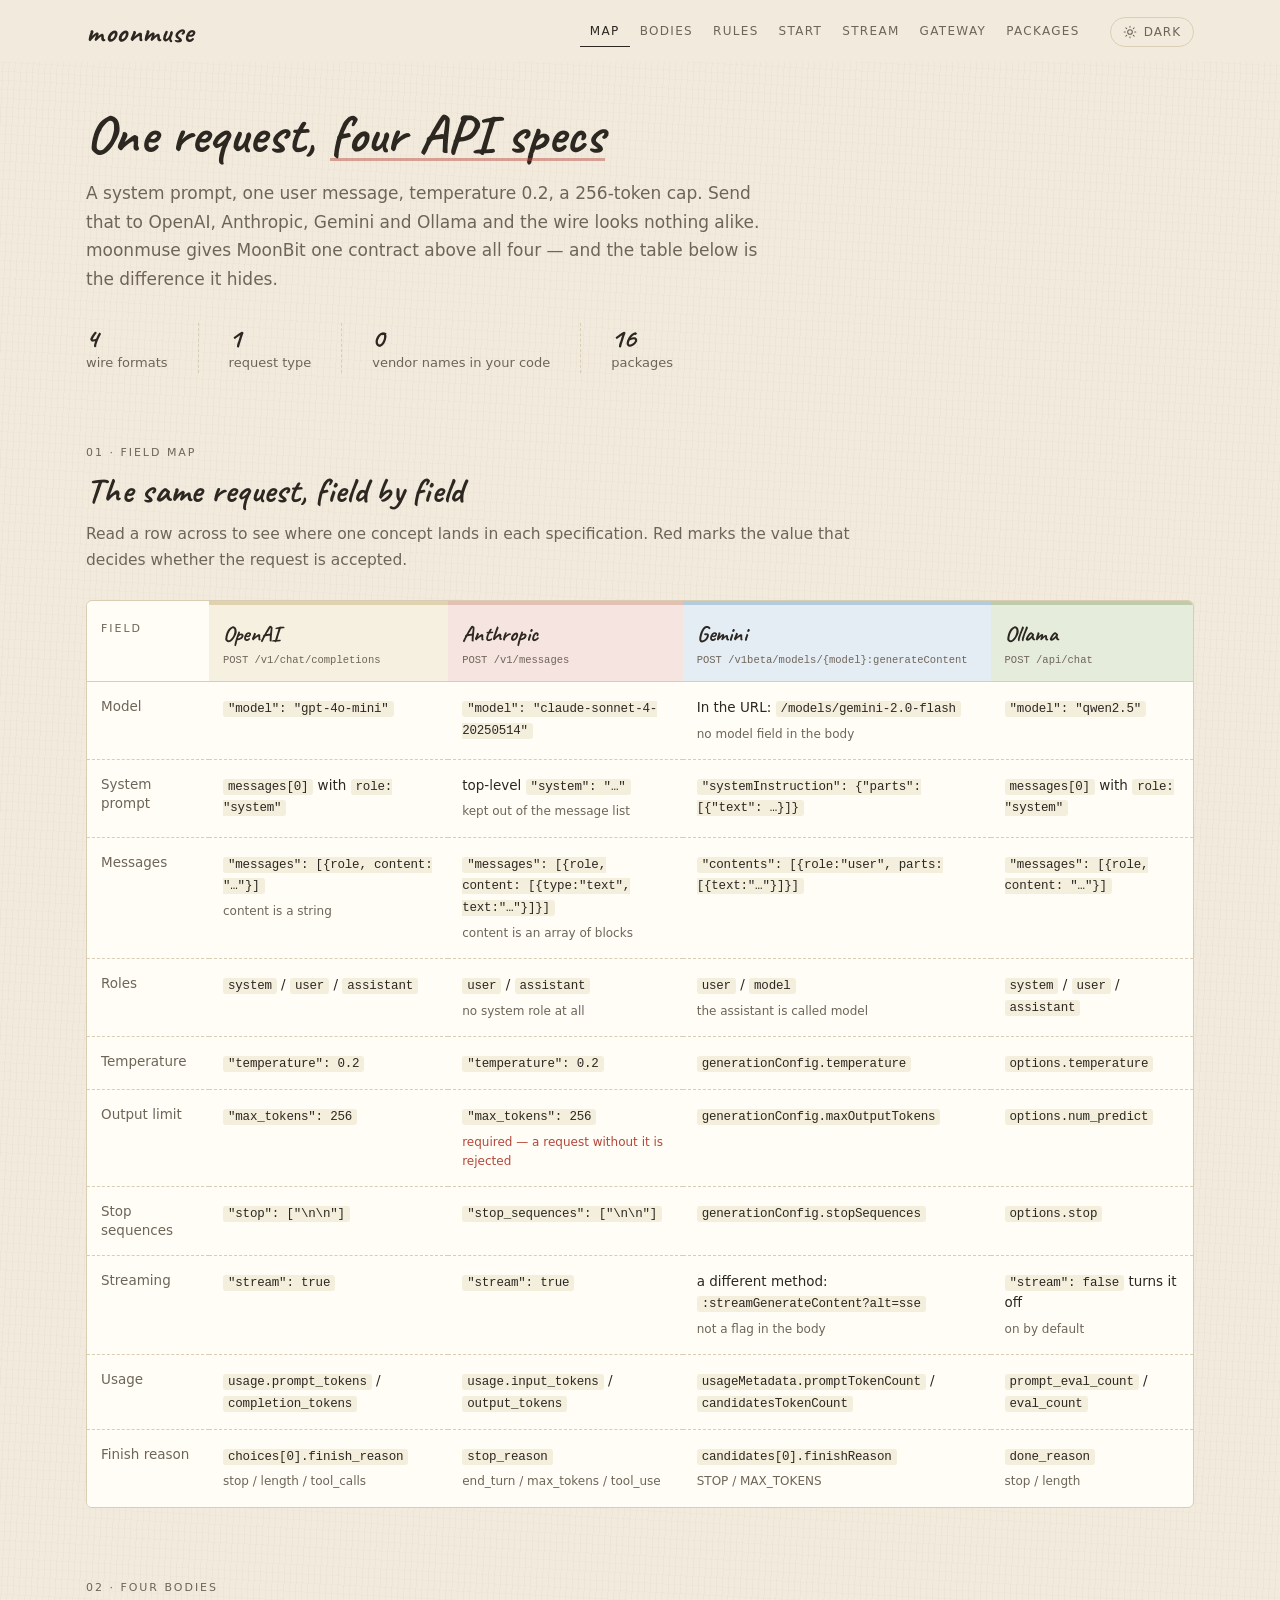
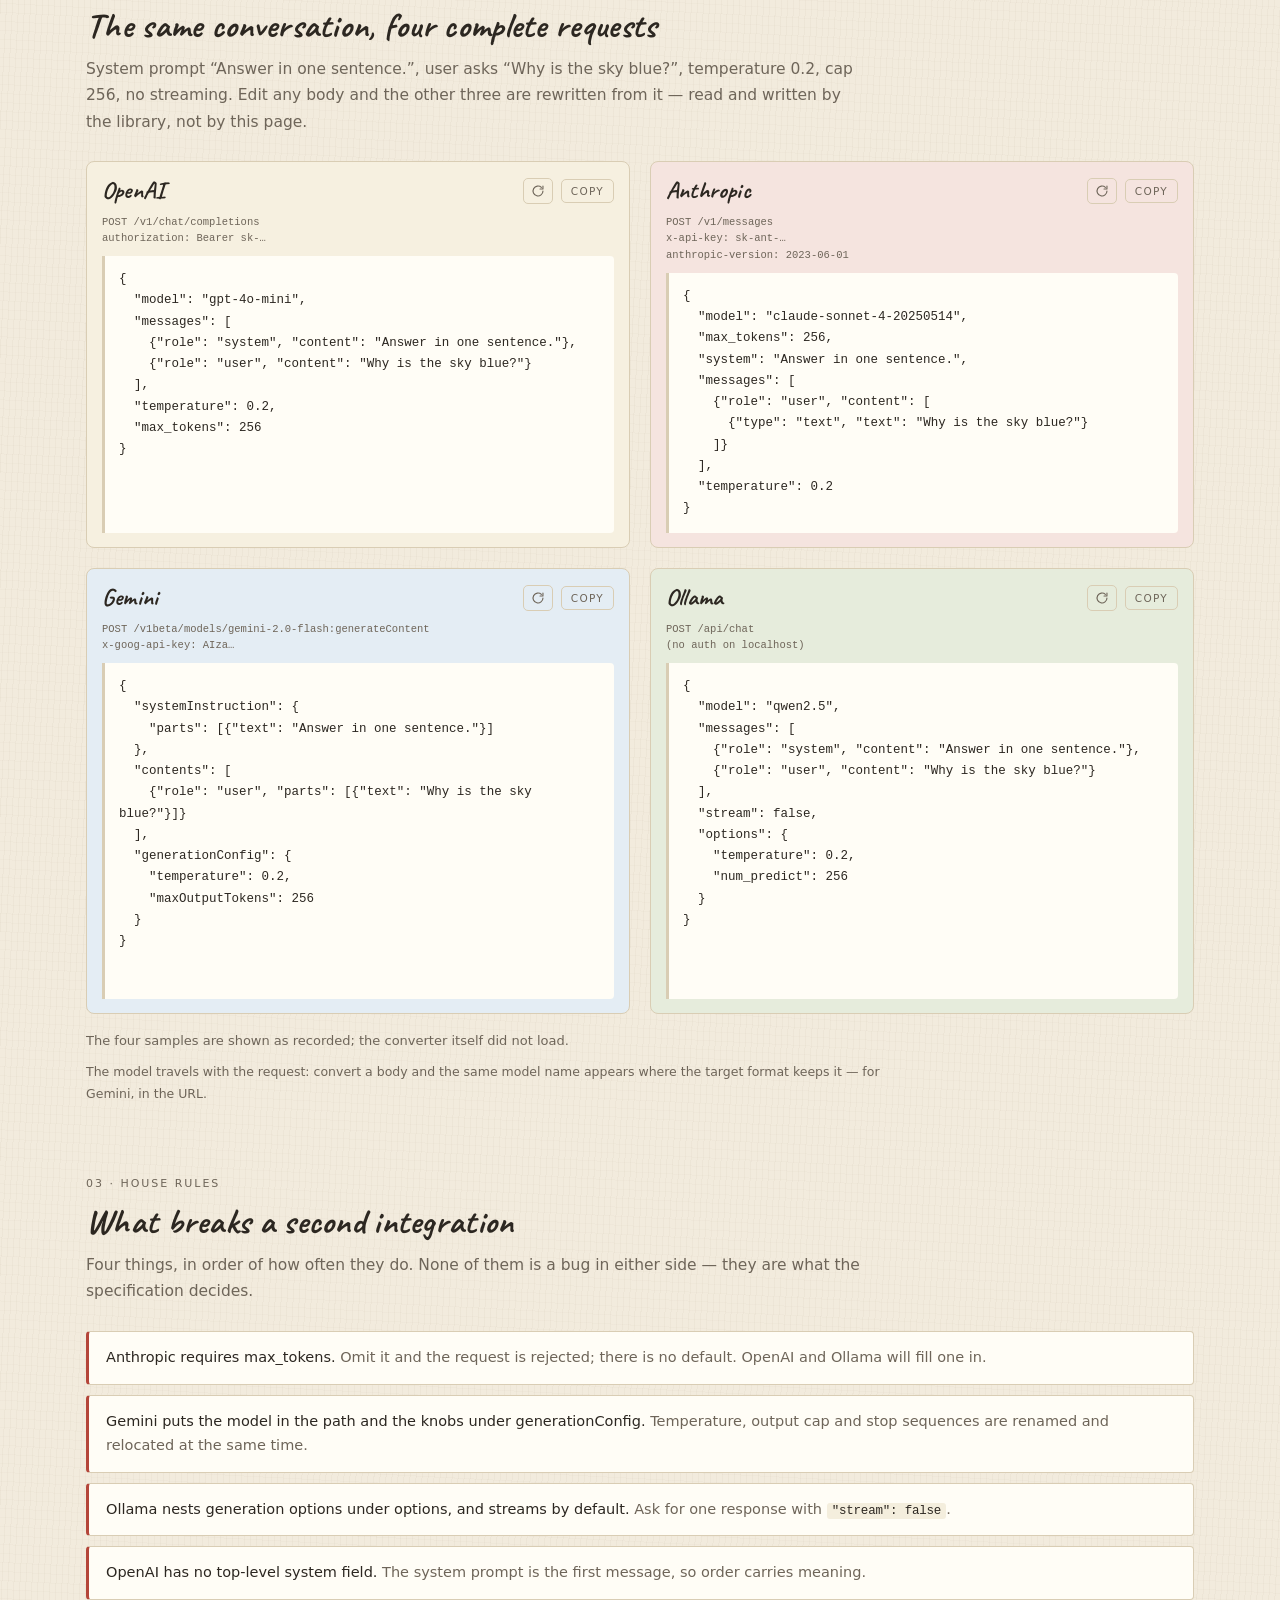
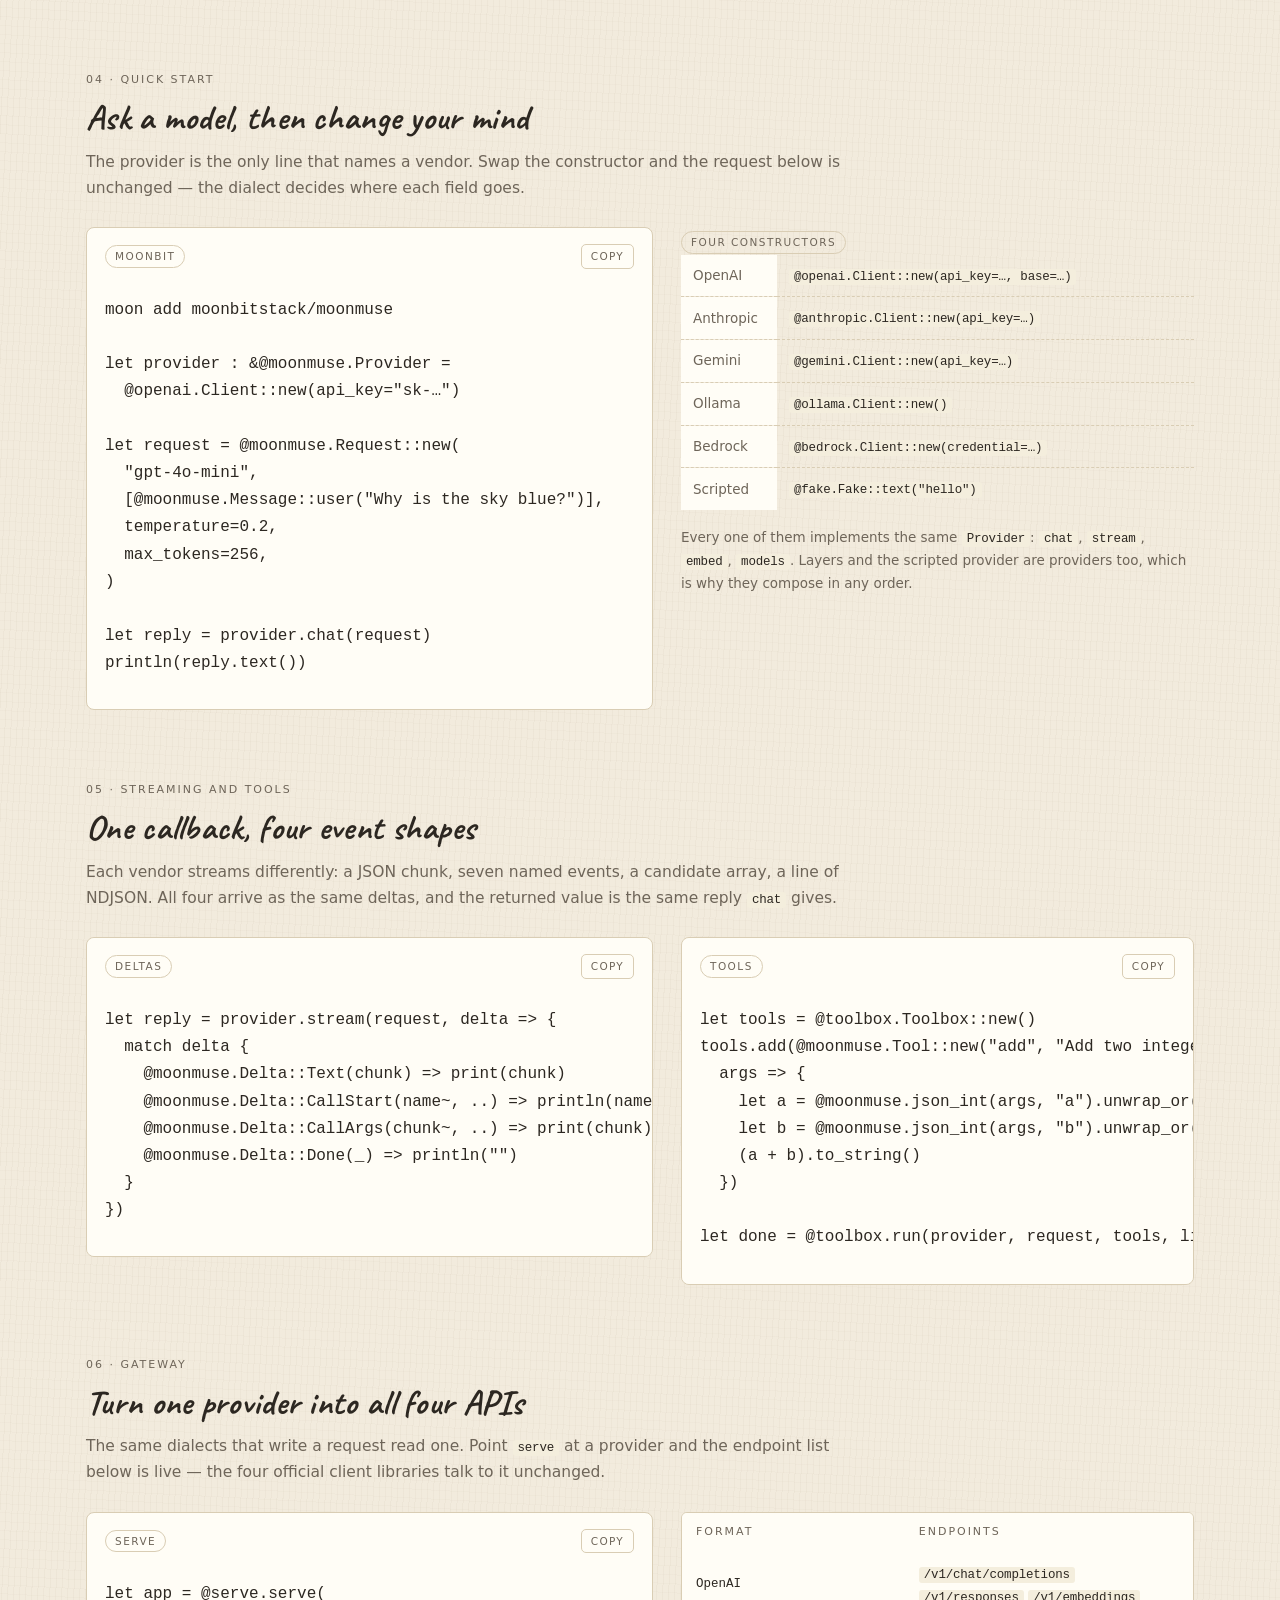
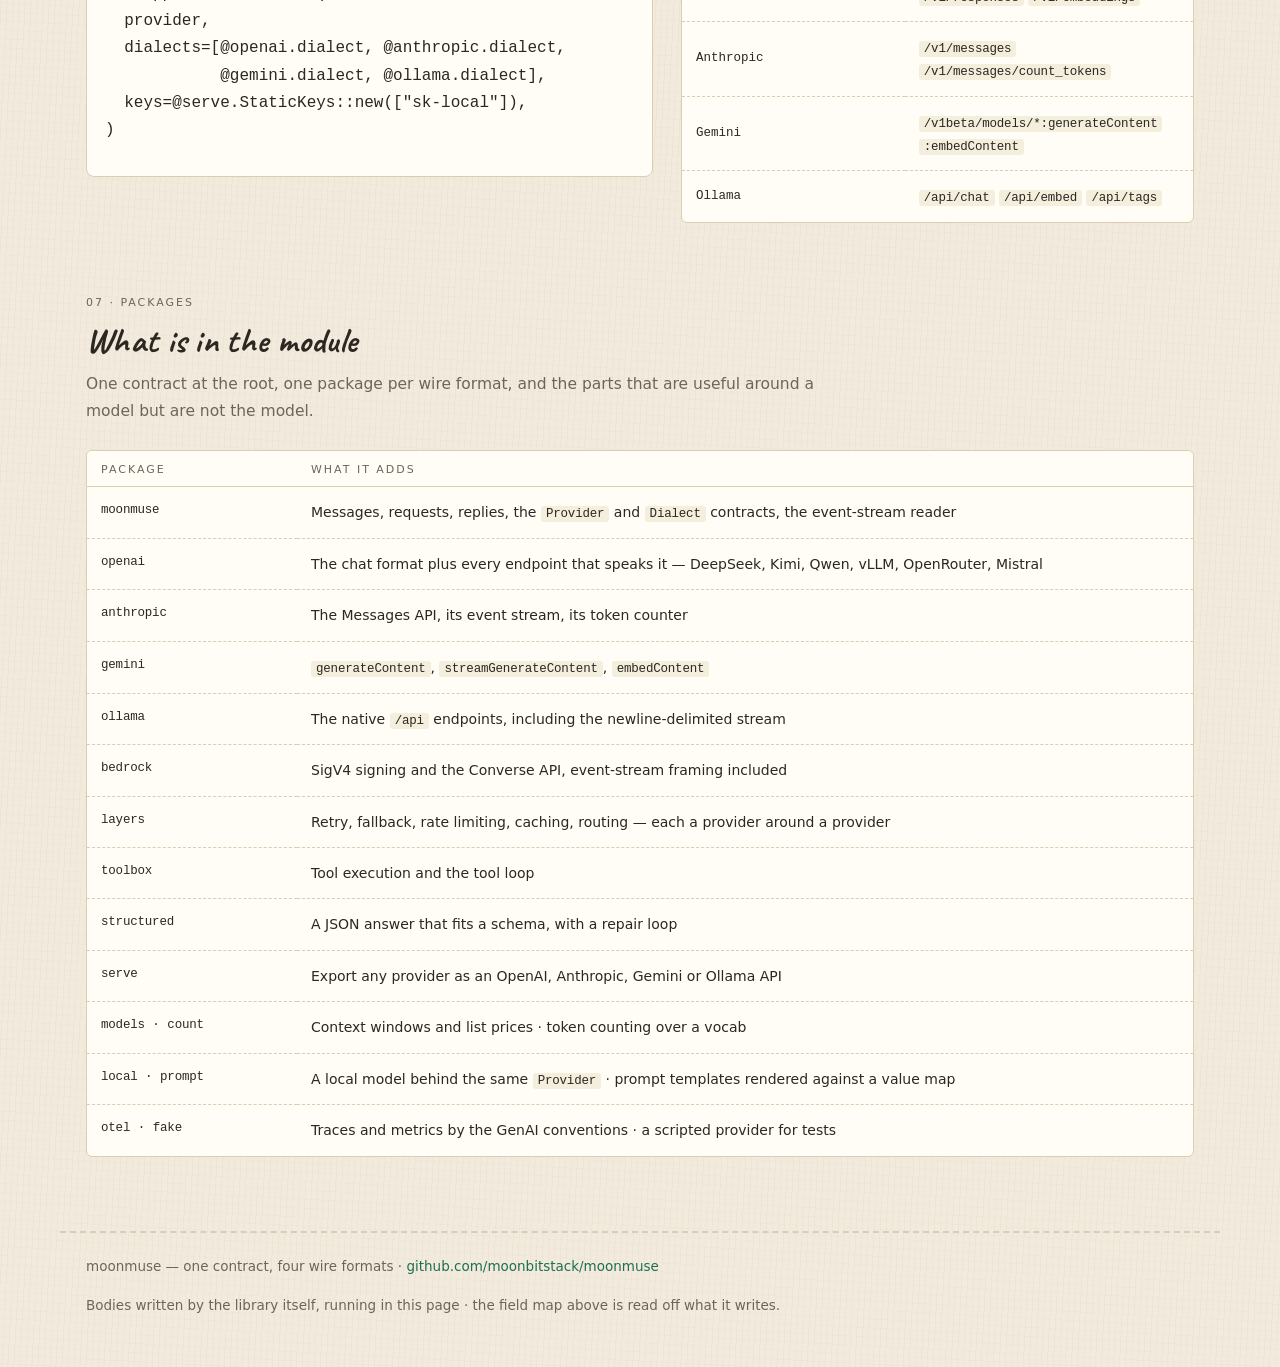
==== commit d009a5aa: "feat(site): convert the four formats in the page, with the library compiled in. The page showed four" ====
--- a/site/index.html
+++ b/site/index.html
@@ -166,20 +166,11 @@
 
   .bodies{display:grid;grid-template-columns:repeat(2,minmax(0,1fr));gap:20px}
   .bodies>*{min-width:0}
-  .card{position:relative;display:flex;flex-direction:column;background:var(--tint,var(--card));border:1px solid var(--line);border-radius:8px;padding:18px 16px}
-  .card-head{display:flex;align-items:baseline;justify-content:space-between;gap:12px}
-  .card h3{margin:0 0 3px;font:700 25px/1.2 var(--hand);letter-spacing:.2px}
-  .card .head{font:11px/1.6 var(--mono);color:var(--muted);margin:0 0 12px;word-break:break-word;white-space:pre-line}
-  pre{margin:0;background:var(--paper);padding:15px 16px;overflow-x:auto;overscroll-behavior-x:contain;font:13px/1.7 var(--mono);color:var(--ink);border-radius:4px;max-width:100%}
-  .card pre{flex:1;padding:13px 14px;font-size:12.5px;border-left:3px solid var(--line)}
-  /* Two bodies side by side are worth more than an unwrapped line: below the width where both
-     fit, a long line wraps rather than hiding behind a scrollbar. */
-  @media (max-width:1150px){
-    .card pre{white-space:pre-wrap;overflow-wrap:break-word}
-  }
-  .k{color:var(--jade)} .s{color:#A9702F} .n{color:var(--red)}
-  [data-theme="dark"] .s{color:#D2A05E}
-
+  .pane{display:flex;flex-direction:column;gap:9px;background:var(--tint,var(--card));border:1px solid var(--line);border-radius:8px;padding:15px 15px 14px}
+  .pane-head{display:flex;align-items:center;gap:8px}
+  .pane h3{margin:0;font:700 24px/1.15 var(--hand);letter-spacing:.2px}
+  .pane-head .spacer{flex:1}
+  .chip{font:500 9.5px/1 var(--text);letter-spacing:.14em;text-transform:uppercase;color:var(--jade);border:1px solid var(--jade);border-radius:999px;padding:4px 7px;opacity:.85}
   .copy{
     flex:none;cursor:pointer;background:transparent;border:1px solid var(--line);border-radius:5px;
     color:var(--muted);font:500 10.5px/1 var(--text);letter-spacing:.12em;text-transform:uppercase;padding:6px 9px;
@@ -187,6 +178,40 @@
   }
   .copy:hover{color:var(--ink);border-color:var(--ink)}
   .copy.done{color:var(--jade);border-color:var(--jade)}
+  .mini{
+    flex:none;cursor:pointer;background:transparent;border:1px solid var(--line);border-radius:5px;
+    color:var(--muted);font:400 13px/1 var(--text);padding:5px 7px;line-height:0;transition:color .15s,border-color .15s;
+  }
+  .mini svg{width:14px;height:14px;display:block}
+  .mini:hover{color:var(--jade);border-color:var(--jade)}
+  .pane-path{font:10.5px/1.6 var(--mono);color:var(--muted);margin:0;word-break:break-word;white-space:pre-line}
+  /* A highlighted copy sits behind a transparent textarea, so the JSON stays coloured while
+     remaining editable. Both boxes take the same font, padding and wrapping, which is what
+     keeps the two layers on top of each other. */
+  .pane-body{position:relative;flex:1;display:flex;min-height:0;background:var(--paper);border-left:3px solid var(--line);border-radius:0 4px 4px 0}
+  .pane-body .hl{
+    position:absolute;inset:0;margin:0;padding:13px 14px;overflow:hidden;pointer-events:none;
+    font:12.5px/1.7 var(--mono);color:var(--ink);white-space:pre-wrap;overflow-wrap:break-word;
+  }
+  .pane-body textarea{
+    position:relative;display:block;flex:1;width:100%;margin:0;padding:13px 14px;border:0;border-radius:0;
+    background:transparent;color:transparent;caret-color:var(--ink);
+    font:12.5px/1.7 var(--mono);white-space:pre-wrap;overflow-wrap:break-word;
+    resize:none;overflow:hidden;tab-size:2;
+  }
+  .pane-body textarea:focus{outline:none}
+  .pane-body:focus-within{box-shadow:0 0 0 2px var(--jade);border-radius:0 4px 4px 0}
+  .pane-body textarea::selection{background:rgba(31,111,79,.24);color:transparent}
+  [data-theme="dark"] .pane-body textarea::selection{background:rgba(111,201,162,.24)}
+  .pane-error{margin:0;font:12px/1.5 var(--mono);color:var(--red)}
+  .pane-status{margin:16px 0 0;display:flex;align-items:center;gap:14px;flex-wrap:wrap}
+  .pane-status p{margin:0;font-size:13px;color:var(--muted)}
+  .pane-note{margin:9px 0 0;font-size:12.5px;color:var(--muted);max-width:800px}
+  .reset{
+    cursor:pointer;background:transparent;border:1px solid var(--line);border-radius:5px;padding:6px 10px;
+    color:var(--muted);font:500 10.5px/1 var(--text);letter-spacing:.12em;text-transform:uppercase;
+  }
+  .reset:hover{color:var(--ink);border-color:var(--ink)}
 
   .rules{list-style:none;padding:0;margin:0;display:grid;gap:10px}
   .rules li{background:var(--paper);border:1px solid var(--line);border-left:3px solid var(--red);border-radius:4px;padding:14px 17px;font-size:14.5px;line-height:1.65;text-wrap:pretty}
@@ -392,9 +417,11 @@
   <section id="bodies">
     <p class="eyebrow">02 · Four bodies</p>
     <h2>The same conversation, four complete requests</h2>
-    <p class="sub">System prompt “Answer in one sentence.”, user asks “Why is the sky blue?”, temperature 0.2, cap 256, no streaming. Every one of the four can be sent as it stands.</p>
+    <p class="sub">System prompt “Answer in one sentence.”, user asks “Why is the sky blue?”, temperature 0.2, cap 256, no streaming. Edit any body and the other three are rewritten from it — read and written by the library, not by this page.</p>
     <noscript><p class="sub">The four bodies and the copy buttons are drawn by a small script; with scripting off, the field map above already holds every key they would show.</p></noscript>
     <div class="bodies" id="bodies-grid"></div>
+    <div class="pane-status"><p id="pane-status" role="status"></p></div>
+    <p class="pane-note">The model travels with the request: convert a body and the same model name appears where the target format keeps it — for Gemini, in the URL.</p>
   </section>
 
   <section id="rules">
@@ -539,7 +566,7 @@
 
 <footer class="wrap">
   <span>moonmuse — one contract, four wire formats · <a href="https://github.com/moonbitstack/moonmuse">github.com/moonbitstack/moonmuse</a></span>
-  <span>Table and bodies transcribed from what the four dialects put on the wire.</span>
+  <span>Bodies written by the library itself, running in this page · the field map above is read off what it writes.</span>
 </footer>
 
 <button class="totop" id="totop" type="button" aria-label="Back to top">
@@ -548,9 +575,10 @@
 </button>
 
 <script>
-const BODIES = [
+const FORMATS = [
   {
-    name:"OpenAI", tint:"--ivory", head:"POST /v1/chat/completions\nauthorization: Bearer sk-…",
+    id:"openai", name:"OpenAI", tint:"--ivory", base:"/v1", rel:"/chat/completions",
+    auth:"authorization: Bearer sk-…",
     json:`{
   "model": "gpt-4o-mini",
   "messages": [
@@ -562,7 +590,8 @@
 }`
   },
   {
-    name:"Anthropic", tint:"--blossom", head:"POST /v1/messages\nx-api-key: sk-ant-…\nanthropic-version: 2023-06-01",
+    id:"anthropic", name:"Anthropic", tint:"--blossom", base:"/v1", rel:"/messages",
+    auth:"x-api-key: sk-ant-…\nanthropic-version: 2023-06-01",
     json:`{
   "model": "claude-sonnet-4-20250514",
   "max_tokens": 256,
@@ -576,7 +605,9 @@
 }`
   },
   {
-    name:"Gemini", tint:"--sky", head:"POST /v1beta/models/gemini-2.0-flash:generateContent\nx-goog-api-key: AIza…",
+    id:"gemini", name:"Gemini", tint:"--sky", base:"/v1beta",
+    rel:"/models/gemini-2.0-flash:generateContent",
+    auth:"x-goog-api-key: AIza…",
     json:`{
   "systemInstruction": {
     "parts": [{"text": "Answer in one sentence."}]
@@ -591,7 +622,8 @@
 }`
   },
   {
-    name:"Ollama", tint:"--sage", head:"POST /api/chat\n(no auth on localhost)",
+    id:"ollama", name:"Ollama", tint:"--sage", base:"", rel:"/api/chat",
+    auth:"(no auth on localhost)",
     json:`{
   "model": "qwen2.5",
   "messages": [
@@ -606,6 +638,55 @@
 }`
   }
 ];
+
+/* A body written by `JSON.stringify(value, null, 2)` is correct and reads badly: a message with
+   one text block becomes eight lines. This lays a value out the way the samples in the source
+   are laid out — a short object stays on one line, a long one breaks — so the panes keep their
+   shape when a conversion rewrites them. */
+let charWidth = 0;
+
+/* How many characters a pane holds, measured from the pane itself: the same page is read on a
+   phone and on a wide monitor, and a body formatted for one wraps in the other. */
+function columns(pane){
+  if(!charWidth){
+    const probe = document.createElement("span");
+    probe.textContent = "0123456789";
+    probe.style.cssText = "position:absolute;visibility:hidden;font:12.5px/1.7 var(--mono);white-space:pre";
+    document.body.appendChild(probe);
+    charWidth = probe.getBoundingClientRect().width / 10 || 7.5;
+    probe.remove();
+  }
+  const width = pane.clientWidth - 28;
+  return Math.max(28, Math.floor(width / charWidth));
+}
+
+function quote(value){
+  return JSON.stringify(value);
+}
+
+function compact(value){
+  if(Array.isArray(value)) return "[" + value.map(compact).join(", ") + "]";
+  if(value && typeof value === "object"){
+    return "{" + Object.keys(value).map(key => quote(key) + ": " + compact(value[key])).join(", ") + "}";
+  }
+  return quote(value);
+}
+
+function layout(value, depth, line){
+  const pad = "  ".repeat(depth);
+  const flat = compact(value);
+  if(pad.length + flat.length <= line || !value || typeof value !== "object"){
+    return flat;
+  }
+  const step = "  ".repeat(depth + 1);
+  if(Array.isArray(value)){
+    return "[\n" + value.map(item => step + layout(item, depth + 1, line)).join(",\n") + "\n" + pad + "]";
+  }
+  const keys = Object.keys(value);
+  return "{\n" +
+    keys.map(key => step + quote(key) + ": " + layout(value[key], depth + 1, line)).join(",\n") +
+    "\n" + pad + "}";
+}
 
 function esc(t){return t.replace(/&/g,"&amp;").replace(/</g,"&lt;").replace(/>/g,"&gt;");}
 
@@ -679,23 +760,185 @@
 }
 
 const grid = document.getElementById("bodies-grid");
-BODIES.forEach(body => {
-  const card = document.createElement("article");
-  card.className = "card";
-  card.style.setProperty("--tint", "var(" + body.tint + ")");
+const status = document.getElementById("pane-status");
+const resetButton = document.createElement("button");
+resetButton.type = "button";
+resetButton.className = "reset";
+resetButton.hidden = true;
+resetButton.textContent = "Reset the samples";
+resetButton.addEventListener("click", () => reset());
+const views = [];
+let converter = null;
+let timer = 0;
+
+/* The box is as tall as its text: a min-height rather than a height, so a pane that shares a
+   row with a longer one still fills the space it is given. */
+function fit(area){
+  area.style.minHeight = "0px";
+  area.style.minHeight = area.scrollHeight + "px";
+}
+
+/* The highlighted layer and the textarea have to hold the same text and measure the same, or
+   the colours drift away from the characters underneath. */
+function setBody(view, text){
+  view.area.value = text;
+  view.hl.textContent = "";
+  view.hl.innerHTML = paint(text) + "\n";
+  fit(view.area);
+}
+
+function setPath(view, verb, rel){
+  if(rel) view.rel = rel;
+  const line = (verb || "POST") + " " + view.format.base + view.rel;
+  view.path.textContent = line + "\n" + view.format.auth;
+}
+
+function buildPane(format){
+  const pane = document.createElement("article");
+  pane.className = "pane";
+  pane.style.setProperty("--tint", "var(" + format.tint + ")");
+
   const head = document.createElement("div");
-  head.className = "card-head";
-  const h = document.createElement("h3");
-  h.textContent = body.name;
-  const pre = document.createElement("pre");
-  pre.innerHTML = paint(body.json);
-  head.append(h, copyButton(() => pre.textContent));
-  const endpoint = document.createElement("p");
-  endpoint.className = "head";
-  endpoint.textContent = body.head;
-  card.append(head, endpoint, pre);
-  grid.appendChild(card);
-});
+  head.className = "pane-head";
+  const name = document.createElement("h3");
+  name.textContent = format.name;
+  const chip = document.createElement("span");
+  chip.className = "chip";
+  chip.textContent = "source";
+  chip.hidden = true;
+  const spacer = document.createElement("span");
+  spacer.className = "spacer";
+
+  const body = document.createElement("div");
+  body.className = "pane-body";
+  const hl = document.createElement("pre");
+  hl.className = "hl";
+  hl.setAttribute("aria-hidden", "true");
+  const area = document.createElement("textarea");
+  area.spellcheck = false;
+  area.setAttribute("aria-label", format.name + " request body");
+  body.append(hl, area);
+
+  const path = document.createElement("p");
+  path.className = "pane-path";
+
+  const error = document.createElement("p");
+  error.className = "pane-error";
+  error.hidden = true;
+
+  const view = { pane, format, path, hl, area, error, chip, rel: format.rel };
+
+  const again = document.createElement("button");
+  again.type = "button";
+  again.className = "mini";
+  again.innerHTML = '<svg viewBox="0 0 24 24" fill="none" stroke="currentColor" stroke-width="1.9" stroke-linecap="round" stroke-linejoin="round" aria-hidden="true"><path d="M20.5 12a8.5 8.5 0 1 1-2.7-6.2"/><path d="M20.5 3.5v5h-5"/></svg>';
+  again.title = "Rewrite the other three bodies from this one";
+  again.setAttribute("aria-label", "Rewrite the other three bodies from " + format.name);
+  again.addEventListener("click", () => convertFrom(view));
+
+  head.append(name, chip, spacer, again, copyButton(() => area.value));
+  pane.append(head, path, body, error);
+
+  area.addEventListener("input", () => {
+    view.hl.innerHTML = paint(area.value) + "\n";
+    fit(area);
+    markSource(view);
+    clearTimeout(timer);
+    timer = setTimeout(() => convertFrom(view), 260);
+  });
+
+  return view;
+}
+
+function markSource(view){
+  views.forEach(other => {
+    other.chip.hidden = other !== view;
+    if(other !== view){
+      other.error.hidden = true;
+      other.error.textContent = "";
+    }
+  });
+}
+
+function say(text){
+  status.firstChild && status.firstChild.nodeType === 3
+    ? (status.firstChild.nodeValue = text)
+    : status.prepend(document.createTextNode(text));
+}
+
+function reset(){
+  views.forEach(view => {
+    setBody(view, view.format.json);
+    view.rel = view.format.rel;
+    setPath(view, "POST");
+    view.error.hidden = true;
+    view.chip.hidden = true;
+  });
+  say("Four samples, one per format. Edit a body — or press ↻ — and the other three are rewritten from it.");
+  resetButton.hidden = true;
+}
+
+/* One pane is the source; the other three are whatever the library makes of it. */
+function convertFrom(view){
+  markSource(view);
+  if(!converter){
+    view.error.textContent = "the converter is still loading";
+    view.error.hidden = false;
+    return;
+  }
+  let failed = null;
+  views.forEach(other => {
+    if(other === view) return;
+    let result;
+    try {
+      result = JSON.parse(converter.convert(view.format.id, other.format.id, view.rel, view.area.value));
+    } catch (error) {
+      failed = String(error);
+      return;
+    }
+    if(!result.ok){
+      failed = result.error;
+      return;
+    }
+    setBody(other, layout(result.body, 0, columns(other.hl)));
+    setPath(other, result.verb, result.path);
+    other.error.hidden = true;
+  });
+  if(failed){
+    view.error.textContent = failed;
+    view.error.hidden = false;
+    say("That body could not be read as " + view.format.name + ".");
+  } else {
+    view.error.hidden = true;
+    say("Rewritten from the " + view.format.name + " body.");
+    resetButton.hidden = false;
+  }
+}
+
+views.push(...FORMATS.map(format => {
+  const view = buildPane(format);
+  grid.appendChild(view.pane);
+  return view;
+}));
+reset();
+
+resetButton.addEventListener("click", () => reset());
+status.parentNode.appendChild(resetButton);
+
+/* The converter is the library compiled to JavaScript: the same dialect code, run in the page.
+   It is fetched only when the page is served over http, which is how it is published. */
+if(location.protocol === "http:" || location.protocol === "https:"){
+  import("./convert.js").then(module => {
+    converter = module;
+    if(!views.some(view => view.chip.hidden === false)){
+      say("Four samples, one per format. Edit a body — or press ↻ — and the other three are rewritten from it.");
+    }
+  }).catch(() => {
+    say("The four samples are shown as recorded; the converter itself did not load.");
+  });
+} else {
+  say("Open this page over http to convert: a module cannot be imported from a file.");
+}
 
 document.querySelectorAll(".code").forEach(code => {
   const pre = code.querySelector("pre");
